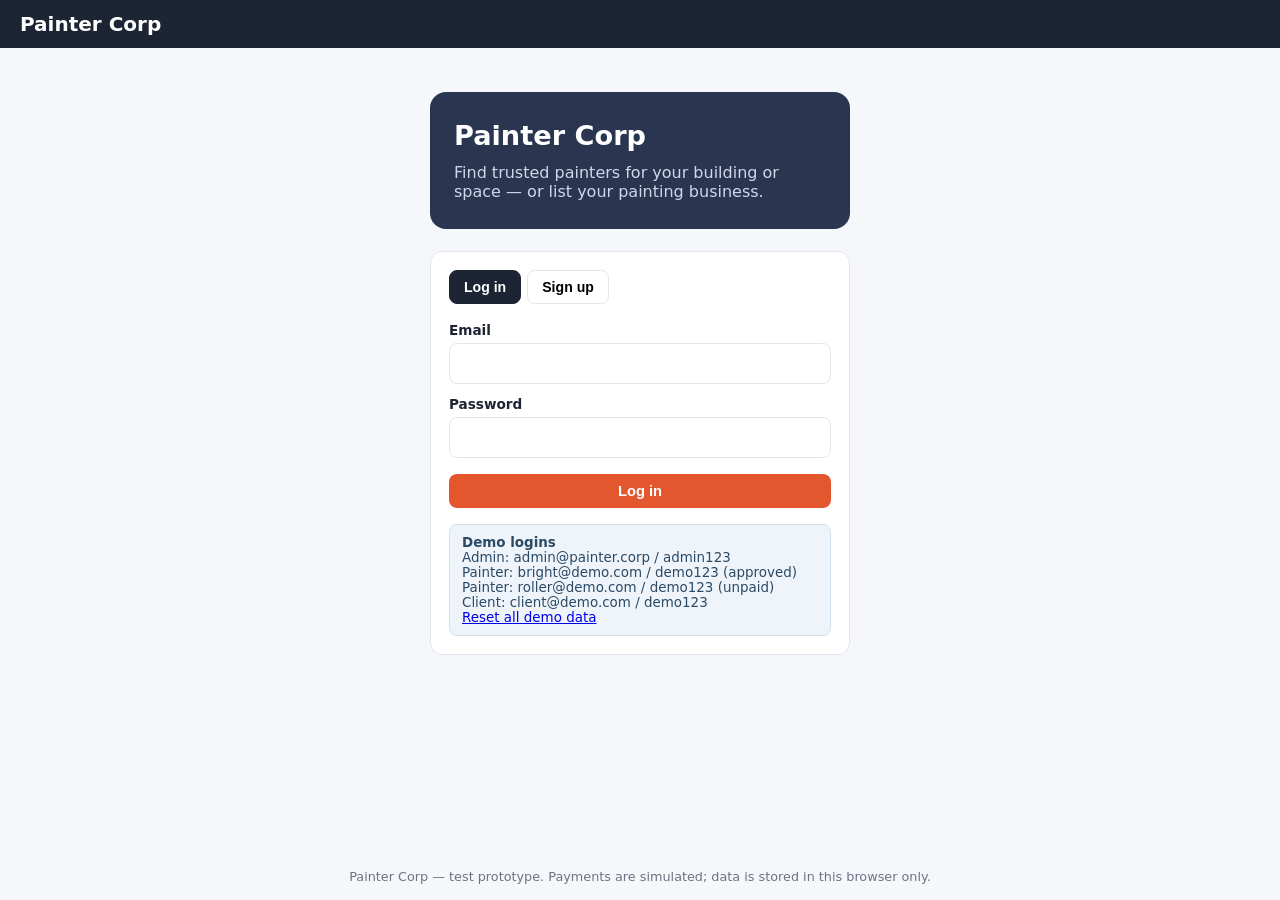
==== index.html @ 5ac4b5e0 "Added a demo project" ====
<!DOCTYPE html>
<html lang="en">
<head>
  <meta charset="UTF-8">
  <meta name="viewport" content="width=device-width, initial-scale=1">
  <link rel="stylesheet" href="https://cdnjs.cloudflare.com/ajax/libs/font-awesome/6.4.2/css/all.min.css" integrity="sha512-z3gLpd7yknf1YoNbCzqRKc4qyor8gaKU1qmn+CShxbuBusANI9QpRohGBreCFkKxLhei6S9CQXFEbbKuqLg0DA==" crossorigin="anonymous" referrerpolicy="no-referrer" />
  <title>Painter Corp</title>
  <style>
    :root {
  --bg: #f6f7fb;
  --card: #ffffff;
  --ink: #1d2433;
  --muted: #6b7385;
  --brand: #e4572e;
  --brand-dark: #c4431f;
  --accent: #2a6f97;
  --ok: #2e9d5b;
  --warn: #d9941a;
  --bad: #c93a3a;
  --line: #e3e6ee;
  --radius: 12px;
}
* { box-sizing: border-box; }
body {
  margin: 0;
  font-family: system-ui, -apple-system, "Segoe UI", Roboto, sans-serif;
  background: var(--bg);
  color: var(--ink);
  min-height: 100vh;
  display: flex;
  flex-direction: column;
}
.hidden { display: none !important; }

.topbar {
  background: var(--ink);
  color: #fff;
  display: flex;
  align-items: center;
  justify-content: space-between;
  padding: 12px 20px;
  flex-wrap: wrap;
  gap: 10px;
}
.brand { font-weight: 700; font-size: 1.25rem; cursor: pointer; }
nav { display: flex; gap: 8px; align-items: center; flex-wrap: wrap; }
nav button, nav span { font-size: .9rem; }
nav span { color: #c9cfdd; margin-right: 6px; }

main { flex: 1; width: 100%; max-width: 1100px; margin: 0 auto; padding: 24px 16px; }
.footer { text-align: center; color: var(--muted); font-size: .8rem; padding: 16px; }

h1, h2, h3 { margin: 0 0 12px; }
h1 { font-size: 1.7rem; }
p.lead { color: var(--muted); margin-top: 0; }

.btn {
  background: var(--brand);
  color: #fff;
  border: 0;
  padding: 9px 16px;
  border-radius: 8px;
  cursor: pointer;
  font-size: .92rem;
  font-weight: 600;
}
.btn:hover { background: var(--brand-dark); }
.btn.secondary { background: transparent; border: 1px solid var(--line); color: var(--ink); }
nav .btn.secondary { color: #fff; border-color: #4a5370; }
.btn.secondary:hover { background: rgba(120,130,160,.15); }
.btn.ok { background: var(--ok); }
.btn.bad { background: var(--bad); }
.btn.small { padding: 6px 11px; font-size: .82rem; }
.btn:disabled { opacity: .5; cursor: not-allowed; }

.card {
  background: var(--card);
  border: 1px solid var(--line);
  border-radius: var(--radius);
  padding: 18px;
  margin-bottom: 18px;
}
.grid { display: grid; grid-template-columns: repeat(auto-fill, minmax(260px, 1fr)); gap: 16px; }
.painter-card { padding: 0; overflow: hidden; display: flex; flex-direction: column; }
.painter-card .cover { height: 150px; background-color: #e4572e; background-size: cover; background-position: center; }
.painter-card .body { padding: 14px; display: flex; flex-direction: column; gap: 6px; flex: 1; }
.painter-card .name { font-weight: 700; font-size: 1.05rem; }

.badge {
  display: inline-block;
  padding: 2px 9px;
  border-radius: 999px;
  font-size: .75rem;
  font-weight: 600;
  background: #eceff6;
  color: var(--muted);
}
.badge.ok { background: #e1f4e8; color: var(--ok); }
.badge.warn { background: #fdf0d6; color: var(--warn); }
.badge.bad { background: #fbe3e3; color: var(--bad); }
.muted { color: var(--muted); font-size: .88rem; }

label { display: block; font-weight: 600; font-size: .85rem; margin: 12px 0 5px; }
input, select, textarea {
  width: 100%;
  padding: 10px 12px;
  border: 1px solid var(--line);
  border-radius: 8px;
  font: inherit;
  background: #fff;
}
textarea { min-height: 90px; resize: vertical; }
input:focus, select:focus, textarea:focus { outline: 2px solid #f1b9a6; border-color: var(--brand); }
.row { display: flex; gap: 12px; flex-wrap: wrap; }
.row > * { flex: 1; min-width: 160px; }

.auth-wrap { max-width: 420px; margin: 20px auto; }
.tabs { display: flex; gap: 6px; margin-bottom: 18px; flex-wrap: wrap; }
.tab { padding: 8px 14px; border-radius: 8px; border: 1px solid var(--line); background: #fff; cursor: pointer; font-weight: 600; font-size: .88rem; }
.tab.active { background: var(--ink); color: #fff; border-color: var(--ink); }

table { width: 100%; border-collapse: collapse; font-size: .9rem; }
th, td { text-align: left; padding: 10px 8px; border-bottom: 1px solid var(--line); vertical-align: middle; }
th { color: var(--muted); font-size: .78rem; text-transform: uppercase; letter-spacing: .04em; }
.table-wrap { overflow-x: auto; }

.stats { display: grid; grid-template-columns: repeat(auto-fit, minmax(170px, 1fr)); gap: 14px; margin-bottom: 18px; }
.stat { background: var(--card); border: 1px solid var(--line); border-radius: var(--radius); padding: 16px; }
.stat .num { font-size: 1.7rem; font-weight: 800; }
.stat .lbl { color: var(--muted); font-size: .82rem; }

.gallery { display: grid; grid-template-columns: repeat(auto-fill, minmax(150px, 1fr)); gap: 10px; }
.gallery .shot { position: relative; border-radius: 10px; overflow: hidden; border: 1px solid var(--line); background: #fff; }
.gallery img { width: 100%; height: 120px; object-fit: cover; display: block; }
.gallery .cap { padding: 6px 8px; font-size: .8rem; }
.gallery .del { position: absolute; top: 5px; right: 5px; }

.contact-box { background: #e9f6ee; border: 1px solid #bfe3cc; border-radius: 10px; padding: 14px; }
.locked-box { background: #fdf4e3; border: 1px dashed #e5b858; border-radius: 10px; padding: 14px; }

.pay-methods { display: flex; gap: 10px; margin: 8px 0; }
.pay-methods .tab { flex: 1; text-align: center; }

.modal { position: fixed; inset: 0; background: rgba(20,24,36,.55); display: flex; align-items: center; justify-content: center; padding: 16px; z-index: 50; overflow-y: auto; }
.modal-card { background: #fff; border-radius: 14px; padding: 22px; width: 100%; max-width: 520px; max-height: 92vh; overflow-y: auto; }
.toast { position: fixed; bottom: 22px; left: 50%; transform: translateX(-50%); background: var(--ink); color: #fff; padding: 11px 18px; border-radius: 10px; z-index: 99; font-size: .9rem; box-shadow: 0 6px 20px rgba(0,0,0,.25); }
.toast.error { background: var(--bad); }

.hint { background: #eef4fa; border: 1px solid #cfe0ef; color: #2a4a66; padding: 10px 12px; border-radius: 8px; font-size: .84rem; margin-top: 14px; }
.hero { background: #2a3550; color: #fff; border-radius: 16px; padding: 28px 24px; margin-bottom: 22px; }
.hero p { color: #d0d6ea; margin: 6px 0 0; }
.back { margin-bottom: 14px; }

@media (max-width: 600px) {
  h1 { font-size: 1.35rem; }
  .topbar { padding: 10px 12px; }
}
  </style>
</head>
<body>
  <header class="topbar">
    <div class="brand" id="brand">Painter Corp</div>
    <nav id="nav"></nav>
  </header>

  <main id="app"></main>

  <div id="toast" class="toast hidden"></div>
  <div id="modal" class="modal hidden">
    <div class="modal-card" id="modalCard"></div>
  </div>

  <footer class="footer">Painter Corp — test prototype. Payments are simulated; data is stored in this browser only.</footer>

  <script>
    (() => {
  'use strict';

  const DB_KEY = 'painterCorpDB_v1';
  const SESSION_KEY = 'painterCorpSession_v1';
  const $ = (s) => document.querySelector(s);
  const esc = (s) => String(s ?? '').replace(/[&<>"']/g, (c) => ({ '&': '&amp;', '<': '&lt;', '>': '&gt;', '"': '&quot;', "'": '&#39;' }[c]));
  const uid = () => Math.random().toString(36).slice(2, 10);
  const money = (n) => '$' + Number(n || 0).toFixed(2);
  const fmtDate = (t) => new Date(t).toLocaleString([], { dateStyle: 'medium', timeStyle: 'short' });

  function art(a, b, label) {
    const svg = `<svg xmlns='http://www.w3.org/2000/svg' width='600' height='400'><rect width='600' height='400' fill='${a}'/><rect x='170' y='150' width='260' height='170' fill='rgba(255,255,255,.88)'/><polygon points='150,150 300,70 450,150' fill='rgba(0,0,0,.3)'/><rect x='275' y='230' width='50' height='90' fill='${b}'/><text x='300' y='365' font-size='26' text-anchor='middle' fill='white' font-family='sans-serif'>${label}</text></svg>`;
    return 'data:image/svg+xml;utf8,' + encodeURIComponent(svg);
  }

  function seed() {
    const now = Date.now();
    const day = 86400000;
    const db = {
      settings: { painterFee: 30, bookingFee: 10 },
      users: [], works: [], payments: [], bookings: [],
    };
    db.users.push({ id: 'u_admin', role: 'admin', name: 'Owner', email: 'admin@painter.corp', password: 'admin123', phone: '' });
    db.users.push({ id: 'u_c1', role: 'client', name: 'Demo Client', email: 'client@demo.com', password: 'demo123', phone: '+000 700 100 200', joined: now - 6 * day });
    const painters = [
      { id: 'u_p1', name: 'Brightside Painters', email: 'bright@demo.com', phone: '+000 700 000 111', location: 'Downtown', specialties: 'Interior, Exterior', rate: 'From $15/hr', bio: 'Family-run team with 12 years of experience painting homes and small offices. Clean work, fair prices.', available: true, status: 'approved' },
      { id: 'u_p2', name: 'Color Masters Ltd', email: 'colors@demo.com', phone: '+000 700 000 222', location: 'North District', specialties: 'Commercial buildings, Exterior', rate: 'Quote per project', bio: 'We handle large commercial buildings, warehouses and apartment blocks with our own scaffolding crew.', available: true, status: 'approved' },
      { id: 'u_p3', name: 'Fresh Coat Studio', email: 'fresh@demo.com', phone: '+000 700 000 333', location: 'East Side', specialties: 'Interior, Decorative', rate: 'From $20/hr', bio: 'Decorative finishes, murals and accent walls.', available: false, status: 'pending' },
      { id: 'u_p4', name: 'Quick Roller', email: 'roller@demo.com', phone: '+000 700 000 444', location: 'West End', specialties: 'Fences, Gates', rate: 'From $10/hr', bio: 'Fast and affordable fence and gate painting.', available: true, status: 'unpaid' },
    ];
    painters.forEach((p, i) => db.users.push({ ...p, role: 'painter', password: 'demo123', joined: now - (10 - i) * day }));

    const mkWork = (pid, title, desc, a, b, ago) => db.works.push({ id: 'w_' + uid(), painterId: pid, title, desc, image: art(a, b, title), createdAt: now - ago * day });
    mkWork('u_p1', 'Family Home Exterior', 'Two-storey house, weather-proof finish.', '#e4572e', '#f2a65a', 4);
    mkWork('u_p1', 'Modern Living Room', 'Soft grey walls with a white ceiling.', '#5c6b8a', '#9fb1d1', 3);
    mkWork('u_p2', 'Apartment Block', '6-floor apartment building repaint.', '#2a6f97', '#61a5c2', 5);
    mkWork('u_p2', 'Warehouse Facade', 'Industrial coating, 1,200 m².', '#3d5a40', '#7fa37f', 2);
    mkWork('u_p3', 'Accent Wall Mural', 'Hand-painted botanical mural.', '#8e44ad', '#d2a4e8', 1);

    const pay = (type, payerId, painterId, amount, method, detail, ago) => {
      const p = { id: 'pay_' + uid(), type, payerId, painterId, amount, method, detail, ref: 'PC-' + uid().toUpperCase(), status: 'received', createdAt: now - ago * day };
      db.payments.push(p); return p;
    };
    ['u_p1', 'u_p2', 'u_p3'].forEach((id, i) => pay('painter_fee', id, id, 30, i % 2 ? 'mobile' : 'card', i % 2 ? 'Mobile money •••• 0222' : 'Visa •••• 4242', 8 - i));
    const bp = pay('booking', 'u_c1', 'u_p1', 10, 'card', 'Visa •••• 4242', 1);
    db.bookings.push({ id: 'b_' + uid(), clientId: 'u_c1', painterId: 'u_p1', jobType: 'Interior', location: 'Apartment 4B, Central Street', details: 'Two bedrooms and a hallway, about 90 m².', fee: 10, paymentId: bp.id, createdAt: now - day });
    return db;
  }

  let db = load();
  function load() {
    try {
      const raw = localStorage.getItem(DB_KEY);
      if (raw) return JSON.parse(raw);
    } catch (e) {}
    const fresh = seed();
    try { localStorage.setItem(DB_KEY, JSON.stringify(fresh)); } catch (e) {}
    return fresh;
  }
  function save() {
    try { localStorage.setItem(DB_KEY, JSON.stringify(db)); return true; }
    catch (e) { toast('Browser storage is full — try smaller or fewer images.', true); return false; }
  }
  const userById = (id) => db.users.find((u) => u.id === id);
  const sessionUser = () => userById(localStorage.getItem(SESSION_KEY));

  const S = { view: 'auth', param: null, authTab: 'login', ptab: 'overview', atab: 'overview', q: '', availOnly: false };

  function defaultView(u) {
    if (!u) return 'auth';
    return { admin: 'admin', painter: 'pdash', client: 'browse' }[u.role];
  }
  function go(view, param = null) {
    S.view = view; S.param = param; render(); window.scrollTo(0, 0);
  }

  let toastTimer;
  function toast(msg, isError = false) {
    const t = $('#toast');
    t.textContent = msg; t.classList.toggle('error', isError); t.classList.remove('hidden');
    clearTimeout(toastTimer); toastTimer = setTimeout(() => t.classList.add('hidden'), 3200);
  }
  function showModal(html) { $('#modalCard').innerHTML = html; $('#modal').classList.remove('hidden'); }
  function closeModal() { $('#modal').classList.add('hidden'); $('#modalCard').innerHTML = ''; payCtx = null; }

  function statusBadge(s) {
    const m = { approved: ['ok', 'Approved'], pending: ['warn', 'Pending approval'], unpaid: ['', 'Fee unpaid'], dismissed: ['bad', 'Dismissed'] };
    const [c, t] = m[s] || ['', s];
    return `<span class="badge ${c}">${t}</span>`;
  }
  const painterWorks = (pid) => db.works.filter((w) => w.painterId === pid).sort((a, b) => b.createdAt - a.createdAt);
  const hasBooked = (clientId, painterId) => db.bookings.some((b) => b.clientId === clientId && b.painterId === painterId);

  function viewAuth() {
    const login = `
      <form data-form="login">
        <label>Email</label><input name="email" type="email" required autocomplete="username">
        <label>Password</label><input name="password" type="password" required autocomplete="current-password">
        <p><button class="btn" style="width:100%">Log in</button></p>
      </form>`;
    const register = `
      <form data-form="register">
        <label>I want to…</label>
        <select name="role">
          <option value="client">Hire a painter</option>
          <option value="painter">List my painting business</option>
        </select>
        <label>Full name / business name</label><input name="name" required>
        <label>Email</label><input name="email" type="email" required>
        <label>Phone number</label><input name="phone" required placeholder="+000 700 000 000">
        <label>Password (min 6 characters)</label><input name="password" type="password" minlength="6" required>
        <p><button class="btn" style="width:100%">Create account</button></p>
      </form>`;
    return `
      <div class="auth-wrap">
        <div class="hero"><h1>Painter Corp</h1><p>Find trusted painters for your building or space — or list your painting business.</p></div>
        <div class="card">
          <div class="tabs">
            <button class="tab ${S.authTab === 'login' ? 'active' : ''}" data-act="auth-tab" data-v="login">Log in</button>
            <button class="tab ${S.authTab === 'register' ? 'active' : ''}" data-act="auth-tab" data-v="register">Sign up</button>
          </div>
          ${S.authTab === 'login' ? login : register}
          <div class="hint">
            <strong>Demo logins</strong><br>
            Admin: admin@painter.corp / admin123<br>
            Painter: bright@demo.com / demo123 (approved)<br>
            Painter: roller@demo.com / demo123 (unpaid)<br>
            Client: client@demo.com / demo123<br>
            <a href="#" data-act="reset">Reset all demo data</a>
          </div>
        </div>
      </div>`;
  }

  function painterCard(p) {
    const works = painterWorks(p.id);
    const cover = works[0] ? `style="background-image:url('${works[0].image}')"` : '';
    return `
      <div class="card painter-card">
        <div class="cover" ${cover}></div>
        <div class="body">
          <div class="name">${esc(p.name)}</div>
          <div class="muted"><i class="fa-solid fa-location-dot"></i> ${esc(p.location || 'Location not set')}</div>
          <div class="muted"><i class="fa-solid fa-paint-brush"></i> ${esc(p.specialties || '—')}</div>
          <div><span class="badge ${p.available ? 'ok' : 'warn'}">${p.available ? 'Available' : 'Busy'}</span> <span class="muted">${esc(p.rate || '')}</span></div>
          <div class="muted">${works.length} project${works.length === 1 ? '' : 's'} posted</div>
          <div style="margin-top:auto"><button class="btn small" data-act="open-painter" data-id="${p.id}">View work & hire</button></div>
        </div>
      </div>`;
  }

  function gridHTML() {
    const q = S.q.trim().toLowerCase();
    const list = db.users.filter((u) => u.role === 'painter' && u.status === 'approved')
      .filter((u) => !S.availOnly || u.available)
      .filter((u) => !q || [u.name, u.location, u.specialties].join(' ').toLowerCase().includes(q));
    return list.length ? list.map(painterCard).join('') : '<p class="muted">No painters match your search.</p>';
  }
  function renderGrid() { const g = $('#grid'); if (g) g.innerHTML = gridHTML(); }

  function viewBrowse() {
    return `
      <div class="hero"><h1>Find a painter</h1><p>Browse approved painters, check their past work, and hire the right one.</p></div>
      <div class="card row" style="align-items:end">
        <div><label style="margin-top:0">Search</label><input id="q" placeholder="Name, location or specialty" value="${esc(S.q)}"></div>
        <div style="flex:0 0 auto"><label style="margin-top:0"><input type="checkbox" id="availOnly" style="width:auto" ${S.availOnly ? 'checked' : ''}> Available only</label></div>
      </div>
      <div class="grid" id="grid">${gridHTML()}</div>`;
  }

  function viewPainter(id) {
    const me = sessionUser();
    const p = userById(id);
    if (!p) return '<p>Painter not found.</p>';
    const works = painterWorks(id);
    const unlocked = me.role === 'admin' || me.id === id || hasBooked(me.id, id);
    const fee = db.settings.bookingFee;

    let contactBlock;
    if (unlocked) {
      contactBlock = `
        <div class="contact-box"><strong><i class="fa-solid fa-circle-check"></i> Contact details</strong><br>
          📞 ${esc(p.phone)}<br>✉️ ${esc(p.email)}<br><i class="fa-solid fa-location-dot"></i> ${esc(p.location || '—')}</div>`;
    } else {
      contactBlock = `
        <div class="locked-box">🔒 Contact details are hidden. Tell us about your job and pay the ${money(fee)} service fee to unlock ${esc(p.name)}'s phone and email.</div>
        <form data-form="hire" data-id="${p.id}">
          <label>Type of job</label>
          <select name="jobType"><option>Interior</option><option>Exterior</option><option>Commercial building</option><option>Fence / gate</option><option>Other</option></select>
          <label>Building / place location</label><input name="location" required placeholder="Address or area">
          <label>Details</label><textarea name="details" required placeholder="Size, number of rooms, preferred dates…"></textarea>
          <p><button class="btn">Pay ${money(fee)} & unlock contact</button></p>
        </form>`;
    }

    const gallery = works.length
      ? `<div class="gallery">${works.map((w) => `
          <div class="shot"><img src="${w.image}" alt="${esc(w.title)}" data-act="zoom" data-id="${w.id}" style="cursor:zoom-in"><div class="cap"><strong>${esc(w.title)}</strong></div></div>`).join('')}</div>`
      : '<p class="muted">No work posted yet.</p>';

    return `
      <button class="btn secondary small back" data-act="back">← Back</button>
      <div class="card">
        <div style="display:flex;justify-content:space-between;gap:10px;flex-wrap:wrap">
          <div><h1>${esc(p.name)}</h1>
            <div class="muted"><i class="fa-solid fa-location-dot"></i> ${esc(p.location || '—')} · <i class="fa-solid fa-paint-brush"></i> ${esc(p.specialties || '—')} · ${esc(p.rate || '')}</div></div>
          <div>${statusBadge(p.status)} <span class="badge ${p.available ? 'ok' : 'warn'}">${p.available ? 'Available' : 'Busy'}</span></div>
        </div>
        <p>${esc(p.bio || '')}</p>
      </div>
      <div class="card"><h2>Past work</h2>${gallery}</div>
      <div class="card"><h2>Hire ${esc(p.name)}</h2>${contactBlock}</div>`;
  }

  function viewBookings() {
    const me = sessionUser();
    const mine = db.bookings.filter((b) => b.clientId === me.id).sort((a, b) => b.createdAt - a.createdAt);
    const rows = mine.map((b) => {
      const p = userById(b.painterId);
      return `<div class="card">
        <strong>${esc(p?.name || 'Painter')}</strong> <span class="muted">· ${fmtDate(b.createdAt)} · paid ${money(b.fee)}</span>
        <p class="muted" style="margin:6px 0">${esc(b.jobType)} — ${esc(b.location)}<br>${esc(b.details)}</p>
        <div class="contact-box"><i class="fa-solid fa-phone"></i> ${esc(p?.phone)} · <i class="fa-solid fa-envelope"></i> ${esc(p?.email)}</div>
      </div>`;
    }).join('');
    return `<h1>My bookings</h1><p class="lead">Painters you've paid to contact.</p>${rows || '<p class="muted">No bookings yet.</p>'}`;
  }

  function viewPainterDash() {
    const me = sessionUser();
    const tabs = [['overview', 'Overview & profile'], ['portfolio', 'My work'], ['leads', 'Job requests']];
    let body = '';

    if (S.ptab === 'overview') {
      let statusBox = '';
      if (me.status === 'unpaid') {
        statusBox = `<div class="locked-box"><strong>Get listed on Painter Corp</strong><br>Pay the one-time listing fee of <strong>${money(db.settings.painterFee)}</strong> (card or mobile money) to apply for a place. The admin will then review and approve your profile.<p><button class="btn" data-act="pay-listing">Pay ${money(db.settings.painterFee)} listing fee</button></p></div>`;
      } else if (me.status === 'pending') {
        statusBox = `<div class="locked-box"><i class="fa-solid fa-clock"></i> Fee received. Waiting for the admin to approve your profile. You can already prepare your profile and portfolio.</div>`;
      } else if (me.status === 'approved') {
        statusBox = `<div class="contact-box"><i class="fa-solid fa-circle-check"></i> You're live! Clients can find you and see your work.</div>`;
      } else {
        statusBox = `<div class="locked-box" style="background:#fbe3e3;border-color:#e8a5a5"><i class="fa-solid fa-times-circle"></i> The admin has dismissed your listing. Please contact Painter Corp support.</div>`;
      }
      body = `
        <div class="card"><h2>Status ${statusBadge(me.status)}</h2>${statusBox}</div>
        <div class="card"><h2>Profile</h2>
          <form data-form="profile">
            <div class="row">
              <div><label>Business name</label><input name="name" value="${esc(me.name)}" required></div>
              <div><label>Phone</label><input name="phone" value="${esc(me.phone)}" required></div>
            </div>
            <div class="row">
              <div><label>Location / area served</label><input name="location" value="${esc(me.location || '')}"></div>
              <div><label>Rate</label><input name="rate" value="${esc(me.rate || '')}" placeholder="e.g. From $15/hr"></div>
            </div>
            <label>Specialties</label><input name="specialties" value="${esc(me.specialties || '')}" placeholder="Interior, Exterior, Commercial…">
            <label>About you</label><textarea name="bio">${esc(me.bio || '')}</textarea>
            <label><input type="checkbox" name="available" style="width:auto" ${me.available ? 'checked' : ''}> I'm currently available for new jobs</label>
            <p><button class="btn">Save profile</button></p>
          </form>
        </div>`;
    } else if (S.ptab === 'portfolio') {
      const canPost = me.status === 'pending' || me.status === 'approved';
      const works = painterWorks(me.id);
      body = `
        <div class="card"><h2>Post new work</h2>
          ${canPost ? `
          <form data-form="work">
            <label>Title</label><input name="title" required placeholder="e.g. Hotel lobby repaint">
            <label>Description</label><textarea name="desc"></textarea>
            <label>Picture</label><input name="image" type="file" accept="image/*" required>
            <p><button class="btn">Post work</button></p>
          </form>` : '<p class="muted">Pay the listing fee first to post your work.</p>'}
        </div>
        <div class="card"><h2>My posted work (${works.length})</h2>
          ${works.length ? `<div class="gallery">${works.map((w) => `
            <div class="shot"><img src="${w.image}" alt=""><button class="btn bad small del" data-act="del-work" data-id="${w.id}">✕</button><div class="cap"><strong>${esc(w.title)}</strong></div></div>`).join('')}</div>` : '<p class="muted">Nothing posted yet.</p>'}
        </div>`;
    } else {
      const leads = db.bookings.filter((b) => b.painterId === me.id).sort((a, b) => b.createdAt - a.createdAt);
      body = `<div class="card"><h2>Job requests</h2>
        ${leads.length ? leads.map((b) => {
          const c = userById(b.clientId);
          return `<div style="border-bottom:1px solid var(--line);padding:10px 0">
            <strong>${esc(c?.name || 'Client')}</strong> <span class="muted">· ${fmtDate(b.createdAt)}</span><br>
            <span class="badge">${esc(b.jobType)}</span> ${esc(b.location)}<br>
            <span class="muted">${esc(b.details)}</span><br>
            <i class="fa-solid fa-phone"></i> ${esc(c?.phone || '—')} · <i class="fa-solid fa-envelope"></i> ${esc(c?.email || '—')}</div>`;
        }).join('') : '<p class="muted">No requests yet. Clients who pay to contact you will appear here.</p>'}
      </div>`;
    }

    return `
      <h1>Painter dashboard</h1>
      <div class="tabs">${tabs.map(([k, l]) => `<button class="tab ${S.ptab === k ? 'active' : ''}" data-act="ptab" data-v="${k}">${l}</button>`).join('')}</div>
      ${body}`;
  }

  function viewAdmin() {
    const tabs = [['overview', 'Overview'], ['painters', 'Painters'], ['clients', 'Clients'], ['payments', 'Payments'], ['bookings', 'Bookings'], ['settings', 'Settings']];
    const painters = db.users.filter((u) => u.role === 'painter');
    const clients = db.users.filter((u) => u.role === 'client');
    const total = (type) => db.payments.filter((p) => !type || p.type === type).reduce((s, p) => s + p.amount, 0);
    let body = '';

    if (S.atab === 'overview') {
      const pending = painters.filter((p) => p.status === 'pending');
      body = `
        <div class="stats">
          <div class="stat"><div class="num">${money(total())}</div><div class="lbl">Total money received</div></div>
          <div class="stat"><div class="num">${money(total('painter_fee'))}</div><div class="lbl">Painter listing fees</div></div>
          <div class="stat"><div class="num">${money(total('booking'))}</div><div class="lbl">Client booking fees</div></div>
          <div class="stat"><div class="num">${painters.length}</div><div class="lbl">Painters (${painters.filter((p) => p.status === 'approved').length} approved)</div></div>
          <div class="stat"><div class="num">${clients.length}</div><div class="lbl">Clients</div></div>
          <div class="stat"><div class="num">${db.bookings.length}</div><div class="lbl">Bookings</div></div>
        </div>
        <div class="card"><h2>Waiting for approval (${pending.length})</h2>
          ${pending.length ? pending.map((p) => `<div style="display:flex;justify-content:space-between;align-items:center;gap:10px;padding:8px 0;border-bottom:1px solid var(--line);flex-wrap:wrap">
            <div><strong>${esc(p.name)}</strong> <span class="muted">${esc(p.email)}</span></div>
            <div><button class="btn small secondary" data-act="open-painter" data-id="${p.id}">View</button>
            <button class="btn small ok" data-act="approve" data-id="${p.id}">Approve</button>
            <button class="btn small bad" data-act="dismiss" data-id="${p.id}">Dismiss</button></div></div>`).join('') : '<p class="muted">Nobody is waiting.</p>'}
        </div>`;
    } else if (S.atab === 'painters') {
      body = `<div class="card table-wrap"><h2>Painters</h2><table>
        <tr><th>Name</th><th>Contact</th><th>Fee paid</th><th>Status</th><th>Works</th><th>Actions</th></tr>
        ${painters.map((p) => {
          const paid = db.payments.some((x) => x.type === 'painter_fee' && x.painterId === p.id);
          const acts = [`<button class="btn small secondary" data-act="open-painter" data-id="${p.id}">View</button>`];
          if (p.status !== 'approved' && paid) acts.push(`<button class="btn small ok" data-act="approve" data-id="${p.id}">${p.status === 'dismissed' ? 'Reinstate' : 'Approve'}</button>`);
          if (p.status !== 'dismissed') acts.push(`<button class="btn small bad" data-act="dismiss" data-id="${p.id}">Dismiss</button>`);
          return `<tr><td><strong>${esc(p.name)}</strong></td><td>${esc(p.email)}<br><span class="muted">${esc(p.phone)}</span></td>
            <td>${paid ? '<span class="badge ok">Paid</span>' : '<span class="badge">Not paid</span>'}</td>
            <td>${statusBadge(p.status)}</td><td>${painterWorks(p.id).length}</td><td>${acts.join(' ')}</td></tr>`;
        }).join('')}
      </table></div>`;
    } else if (S.atab === 'clients') {
      body = `<div class="card table-wrap"><h2>Clients</h2><table>
        <tr><th>Name</th><th>Email</th><th>Phone</th><th>Joined</th><th>Bookings</th><th>Spent</th></tr>
        ${clients.map((c) => `<tr><td>${esc(c.name)}</td><td>${esc(c.email)}</td><td>${esc(c.phone)}</td><td>${c.joined ? fmtDate(c.joined) : '—'}</td>
          <td>${db.bookings.filter((b) => b.clientId === c.id).length}</td>
          <td>${money(db.payments.filter((p) => p.payerId === c.id).reduce((s, p) => s + p.amount, 0))}</td></tr>`).join('') || '<tr><td colspan="6" class="muted">No clients yet.</td></tr>'}
      </table></div>`;
    } else if (S.atab === 'payments') {
      const list = [...db.payments].sort((a, b) => b.createdAt - a.createdAt);
      body = `<div class="card table-wrap"><h2>Payments received — ${money(total())}</h2><table>
        <tr><th>Date</th><th>Type</th><th>Paid by</th><th>For painter</th><th>Amount</th><th>Method</th><th>Ref</th></tr>
        ${list.map((p) => `<tr><td>${fmtDate(p.createdAt)}</td>
          <td><span class="badge ${p.type === 'painter_fee' ? 'warn' : 'ok'}">${p.type === 'painter_fee' ? 'Listing fee' : 'Booking fee'}</span></td>
          <td>${esc(userById(p.payerId)?.name || '—')}</td><td>${esc(userById(p.painterId)?.name || '—')}</td>
          <td><strong>${money(p.amount)}</strong></td><td>${esc(p.detail)}</td><td class="muted">${esc(p.ref)}</td></tr>`).join('')}
      </table></div>`;
    } else if (S.atab === 'bookings') {
      const list = [...db.bookings].sort((a, b) => b.createdAt - a.createdAt);
      body = `<div class="card table-wrap"><h2>Bookings</h2><table>
        <tr><th>Date</th><th>Client</th><th>Painter</th><th>Job</th><th>Fee</th></tr>
        ${list.map((b) => `<tr><td>${fmtDate(b.createdAt)}</td><td>${esc(userById(b.clientId)?.name)}</td><td>${esc(userById(b.painterId)?.name)}</td>
          <td>${esc(b.jobType)} — ${esc(b.location)}</td><td>${money(b.fee)}</td></tr>`).join('') || '<tr><td colspan="5" class="muted">No bookings yet.</td></tr>'}
      </table></div>`;
    } else {
      body = `<div class="card"><h2>Settings</h2>
        <form data-form="settings">
          <div class="row">
            <div><label>Painter listing fee ($)</label><input name="painterFee" type="number" min="0" step="0.01" value="${db.settings.painterFee}"></div>
            <div><label>Client booking fee ($)</label><input name="bookingFee" type="number" min="0" step="0.01" value="${db.settings.bookingFee}"></div>
          </div>
          <p><button class="btn">Save settings</button> <button type="button" class="btn secondary" data-act="reset">Reset demo data</button></p>
        </form></div>`;
    }

    return `<h1>Admin panel</h1>
      <div class="tabs">${tabs.map(([k, l]) => `<button class="tab ${S.atab === k ? 'active' : ''}" data-act="atab" data-v="${k}">${l}</button>`).join('')}</div>
      ${body}`;
  }

  function renderNav(u) {
    const nav = $('#nav');
    if (!u) { nav.innerHTML = ''; return; }
    let links = '';
    if (u.role === 'client') links = `<button class="btn secondary small" data-act="go" data-v="browse">Find painters</button><button class="btn secondary small" data-act="go" data-v="bookings">My bookings</button>`;
    if (u.role === 'painter') links = `<button class="btn secondary small" data-act="go" data-v="pdash">Dashboard</button>`;
    if (u.role === 'admin') links = `<button class="btn secondary small" data-act="go" data-v="admin">Admin panel</button><button class="btn secondary small" data-act="go" data-v="browse">Browse as client</button>`;
    nav.innerHTML = `<span>${esc(u.name)} · ${u.role}</span>${links}<button class="btn secondary small" data-act="logout">Log out</button>`;
  }

  function render() {
    const u = sessionUser();
    if (!u) S.view = 'auth';
    else if (S.view === 'auth') S.view = defaultView(u);

    const allowed = { client: ['browse', 'painter', 'bookings'], painter: ['pdash', 'painter'], admin: ['admin', 'browse', 'painter'] };
    if (u && !allowed[u.role].includes(S.view)) S.view = defaultView(u);

    renderNav(u);
    let html = '';
    switch (S.view) {
      case 'auth': html = viewAuth(); break;
      case 'browse': html = viewBrowse(); break;
      case 'painter': html = viewPainter(S.param); break;
      case 'bookings': html = viewBookings(); break;
      case 'pdash': html = viewPainterDash(); break;
      case 'admin': html = viewAdmin(); break;
    }
    $('#app').innerHTML = html;
  }

  let payCtx = null;
  const luhn = (n) => { let s = 0, alt = false; for (let i = n.length - 1; i >= 0; i--) { let d = +n[i]; if (alt) { d *= 2; if (d > 9) d -= 9; } s += d; alt = !alt; } return s % 10 === 0; };

  function openPay(ctx) { payCtx = { ...ctx, method: 'card' }; renderPay(); }
  function renderPay() {
    const c = payCtx; if (!c) return;
    showModal(`
      <h2>Pay ${money(c.amount)}</h2>
      <p class="muted">${esc(c.title)}<br>Payment goes to Painter Corp (admin).</p>
      <div class="pay-methods">
        <button type="button" class="tab ${c.method === 'card' ? 'active' : ''}" data-act="pay-method" data-v="card">💳 Credit / debit card</button>
        <button type="button" class="tab ${c.method === 'mobile' ? 'active' : ''}" data-act="pay-method" data-v="mobile">📱 Mobile money</button>
      </div>
      <form data-form="pay">
        ${c.method === 'card' ? `
          <label>Name on card</label><input name="cardName" required autocomplete="off">
          <label>Card number</label><input name="cardNo" id="cc" inputmode="numeric" placeholder="4242 4242 4242 4242" required autocomplete="off">
          <div class="row">
            <div><label>Expiry (MM/YY)</label><input name="exp" id="exp" placeholder="12/29" required autocomplete="off"></div>
            <div><label>CVV</label><input name="cvv" inputmode="numeric" maxlength="4" placeholder="123" required autocomplete="off"></div>
          </div>
          <div class="hint">Test mode: use card 4242 4242 4242 4242, any future expiry, any 3-digit CVV. Card details are never saved.</div>`
        : `
          <label>Provider</label>
          <select name="provider"><option>MTN Mobile Money</option><option>Airtel Money</option><option>M-Pesa</option><option>Other mobile money</option></select>
          <label>Mobile money number</label><input name="momoNo" inputmode="tel" placeholder="0700 000 000" required>
          <div class="hint">Test mode: no real request is sent. In production, a prompt would appear on this phone to approve the payment.</div>`}
        <p style="display:flex;gap:8px;margin-top:16px"><button class="btn" id="payBtn" style="flex:1">Pay ${money(c.amount)}</button>
        <button type="button" class="btn secondary" data-act="close-modal">Cancel</button></p>
      </form>`);
  }

  function finishPay(f) {
    const c = payCtx; const d = Object.fromEntries(new FormData(f));
    let detail;
    if (c.method === 'card') {
      const num = (d.cardNo || '').replace(/\s+/g, '');
      if (!/^\d{13,19}$/.test(num) || !luhn(num)) return toast('Card number is not valid.', true);
      const m = (d.exp || '').match(/^(\d{2})\/(\d{2})$/);
      if (!m || +m[1] < 1 || +m[1] > 12) return toast('Expiry must look like MM/YY.', true);
      const expDate = new Date(2000 + +m[2], +m[1], 1);
      if (expDate <= new Date()) return toast('This card has expired.', true);
      if (!/^\d{3,4}$/.test(d.cvv || '')) return toast('CVV must be 3 or 4 digits.', true);
      const brand = num[0] === '4' ? 'Visa' : num[0] === '5' ? 'Mastercard' : 'Card';
      detail = `${brand} •••• ${num.slice(-4)}`;
    } else {
      const ph = (d.momoNo || '').replace(/[^\d]/g, '');
      if (ph.length < 9) return toast('Enter a valid mobile money number.', true);
      detail = `${d.provider} •••• ${ph.slice(-4)}`;
    }
    const btn = $('#payBtn'); btn.disabled = true; btn.textContent = 'Processing…';
    setTimeout(() => {
      const payment = { id: 'pay_' + uid(), type: c.type, payerId: sessionUser().id, painterId: c.painterId, amount: c.amount, method: c.method, detail, ref: 'PC-' + uid().toUpperCase(), status: 'received', createdAt: Date.now() };
      db.payments.push(payment);
      const done = c.onSuccess;
      closeModal();
      done(payment);
      save();
      render();
    }, 900);
  }

  const actions = {
    'auth-tab': (el) => { S.authTab = el.dataset.v; render(); },
    'go': (el) => go(el.dataset.v),
    'back': () => go(defaultView(sessionUser())),
    'logout': () => { localStorage.removeItem(SESSION_KEY); S.view = 'auth'; S.authTab = 'login'; render(); },
    'open-painter': (el) => go('painter', el.dataset.id),
    'ptab': (el) => { S.ptab = el.dataset.v; render(); },
    'atab': (el) => { S.atab = el.dataset.v; render(); },
    'approve': (el) => { const p = userById(el.dataset.id); p.status = 'approved'; save(); toast(`${p.name} approved.`); render(); },
    'dismiss': (el) => { const p = userById(el.dataset.id); if (!confirm(`Dismiss ${p.name}? They will be hidden from clients.`)) return; p.status = 'dismissed'; save(); toast(`${p.name} dismissed.`); render(); },
    'del-work': (el) => { if (!confirm('Delete this work?')) return; db.works = db.works.filter((w) => w.id !== el.dataset.id); save(); render(); },
    'zoom': (el) => { const w = db.works.find((x) => x.id === el.dataset.id); showModal(`<img src="${w.image}" style="width:100%;border-radius:10px"><h3 style="margin-top:12px">${esc(w.title)}</h3><p class="muted">${esc(w.desc)}</p><button class="btn secondary" data-act="close-modal">Close</button>`); },
    'close-modal': () => closeModal(),
    'pay-method': (el) => { payCtx.method = el.dataset.v; renderPay(); },
    'reset': (el, e) => { e.preventDefault(); if (!confirm('Reset ALL demo data in this browser?')) return; localStorage.removeItem(SESSION_KEY); db = seed(); save(); S.view = 'auth'; render(); toast('Demo data reset.'); },
    'pay-listing': () => {
      const me = sessionUser();
      openPay({
        title: 'Painter Corp listing fee', amount: db.settings.painterFee, type: 'painter_fee', painterId: me.id,
        onSuccess: () => { me.status = 'pending'; toast('Payment received! Waiting for admin approval.'); },
      });
    },
  };

  const forms = {
    login: (f) => {
      const d = Object.fromEntries(new FormData(f));
      const u = db.users.find((x) => x.email.toLowerCase() === d.email.trim().toLowerCase() && x.password === d.password);
      if (!u) return toast('Wrong email or password.', true);
      localStorage.setItem(SESSION_KEY, u.id);
      S.view = defaultView(u); S.ptab = 'overview'; S.atab = 'overview';
      render(); toast(`Welcome, ${u.name}!`);
    },
    register: (f) => {
      const d = Object.fromEntries(new FormData(f));
      if (db.users.some((x) => x.email.toLowerCase() === d.email.trim().toLowerCase())) return toast('That email is already registered.', true);
      const u = { id: 'u_' + uid(), role: d.role, name: d.name.trim(), email: d.email.trim(), phone: d.phone.trim(), password: d.password, joined: Date.now() };
      if (u.role === 'painter') Object.assign(u, { status: 'unpaid', available: true, location: '', specialties: '', rate: '', bio: '' });
      db.users.push(u); save();
      localStorage.setItem(SESSION_KEY, u.id);
      S.view = defaultView(u); S.ptab = 'overview';
      render(); toast('Account created!');
    },
    profile: (f) => {
      const me = sessionUser(); const d = new FormData(f);
      ['name', 'phone', 'location', 'rate', 'specialties', 'bio'].forEach((k) => { me[k] = String(d.get(k) || '').trim(); });
      me.available = d.get('available') === 'on';
      save(); toast('Profile saved.'); render();
    },
    work: async (f) => {
      const me = sessionUser(); const file = f.image.files[0];
      if (!file) return toast('Choose a picture.', true);
      try {
        const image = await resizeImage(file);
        db.works.push({ id: 'w_' + uid(), painterId: me.id, title: f.title.value.trim(), desc: f.desc.value.trim(), image, createdAt: Date.now() });
        if (save()) { toast('Work posted.'); render(); } else { db.works.pop(); }
      } catch (e) { toast('Could not read that image.', true); }
    },
    hire: (f) => {
      const me = sessionUser(); const painterId = f.dataset.id; const d = Object.fromEntries(new FormData(f));
      openPay({
        title: `Service fee to unlock ${userById(painterId).name}'s contact details`, amount: db.settings.bookingFee, type: 'booking', painterId,
        onSuccess: (payment) => {
          db.bookings.push({ id: 'b_' + uid(), clientId: me.id, painterId, jobType: d.jobType, location: d.location.trim(), details: d.details.trim(), fee: payment.amount, paymentId: payment.id, createdAt: Date.now() });
          toast('Payment received — contact details unlocked!');
        },
      });
    },
    pay: (f) => finishPay(f),
    settings: (f) => {
      const d = Object.fromEntries(new FormData(f));
      db.settings.painterFee = Math.max(0, +d.painterFee || 0);
      db.settings.bookingFee = Math.max(0, +d.bookingFee || 0);
      save(); toast('Settings saved.'); render();
    },
  };

  function resizeImage(file, max = 900) {
    return new Promise((resolve, reject) => {
      const r = new FileReader();
      r.onload = () => {
        const img = new Image();
        img.onload = () => {
          const k = Math.min(1, max / Math.max(img.width, img.height));
          const c = document.createElement('canvas');
          c.width = Math.round(img.width * k); c.height = Math.round(img.height * k);
          c.getContext('2d').drawImage(img, 0, 0, c.width, c.height);
          resolve(c.toDataURL('image/jpeg', 0.72));
        };
        img.onerror = reject; img.src = r.result;
      };
      r.onerror = reject; r.readAsDataURL(file);
    });
  }

  document.addEventListener('click', (e) => {
    if (e.target === $('#modal')) return closeModal();
    const el = e.target.closest('[data-act]');
    if (el && actions[el.dataset.act]) actions[el.dataset.act](el, e);
  });
  document.addEventListener('submit', (e) => {
    const f = e.target.closest('form[data-form]');
    if (!f) return;
    e.preventDefault();
    forms[f.dataset.form]?.(f);
  });
  document.addEventListener('input', (e) => {
    const t = e.target;
    if (t.id === 'q') { S.q = t.value; renderGrid(); }
    if (t.id === 'cc') { t.value = t.value.replace(/\D/g, '').slice(0, 19).replace(/(.{4})/g, '$1 ').trim(); }
    if (t.id === 'exp') {
      let v = t.value.replace(/\D/g, '').slice(0, 4);
      if (v.length > 2) v = v.slice(0, 2) + '/' + v.slice(2);
      t.value = v;
    }
  });
  document.addEventListener('change', (e) => {
    if (e.target.id === 'availOnly') { S.availOnly = e.target.checked; renderGrid(); }
  });
  $('#brand').addEventListener('click', () => { const u = sessionUser(); if (u) go(defaultView(u)); });

  render();
})();
  </script>
</body>
</html>
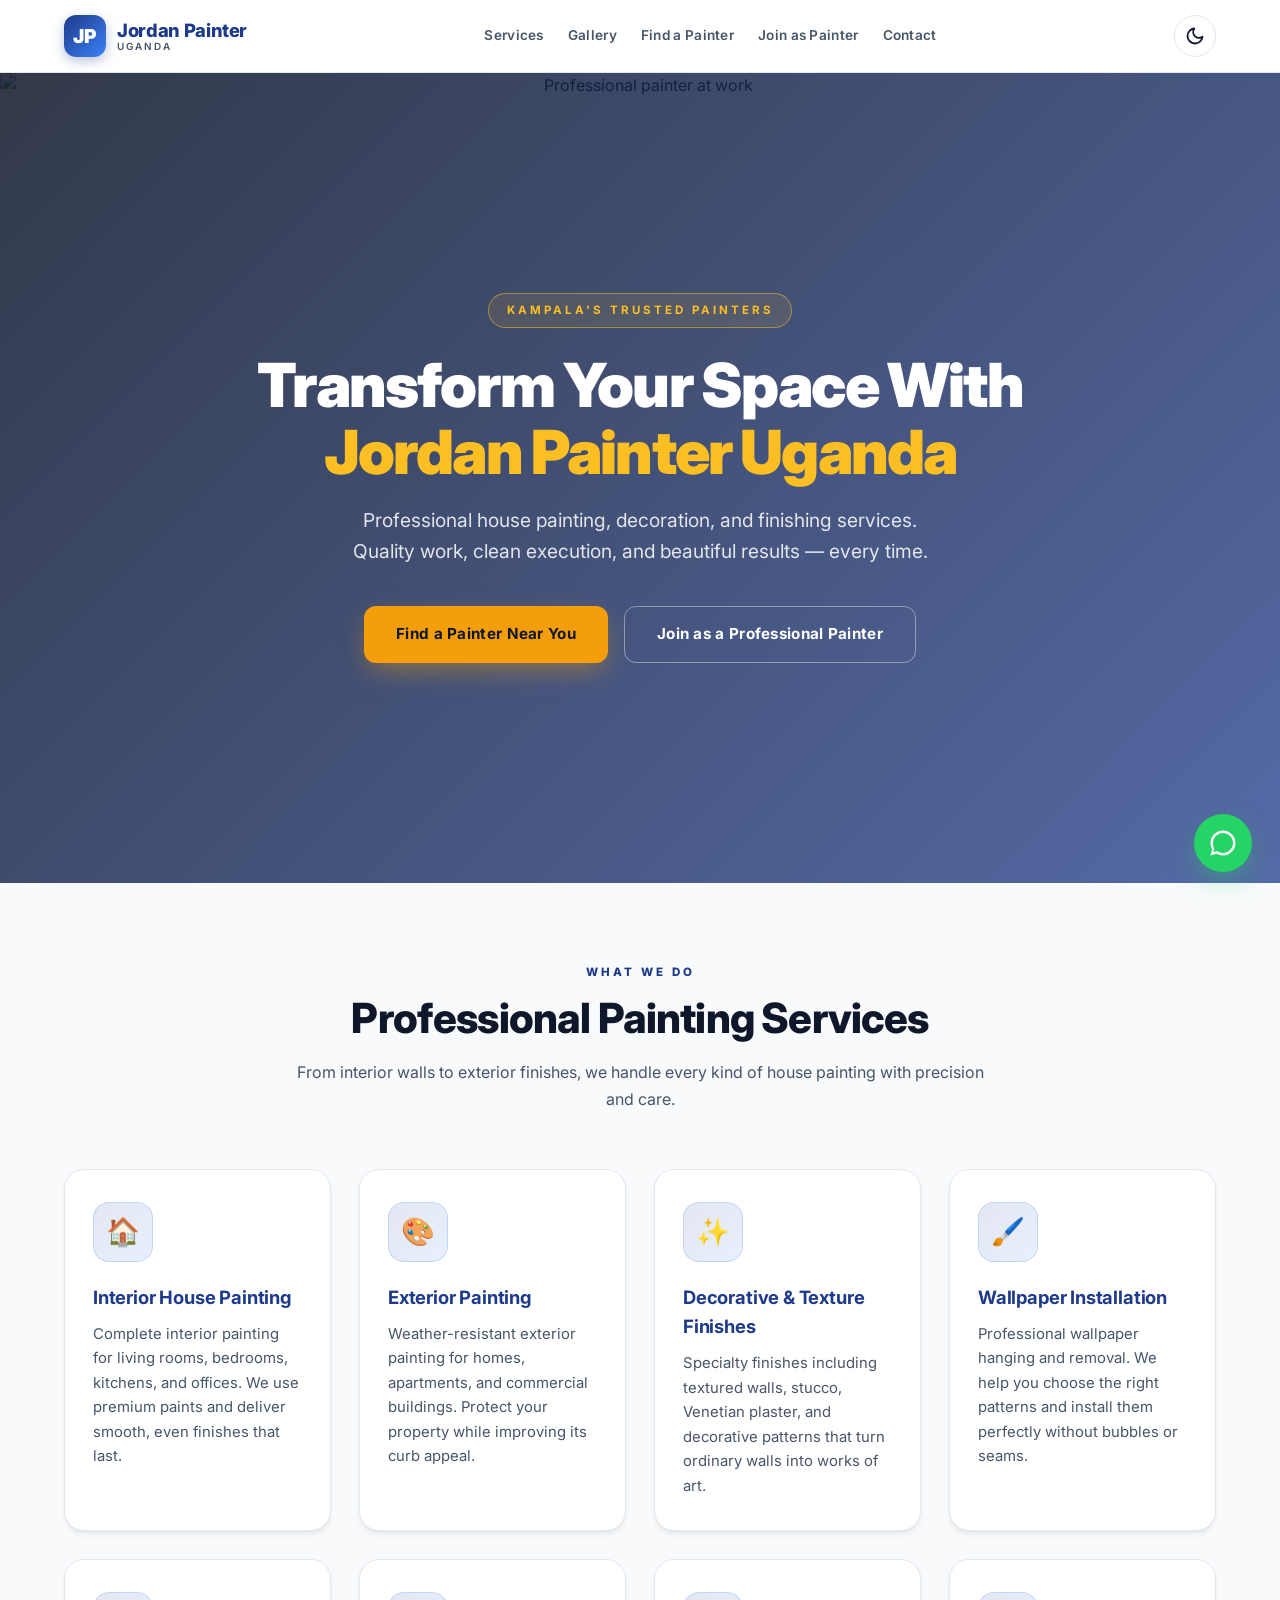
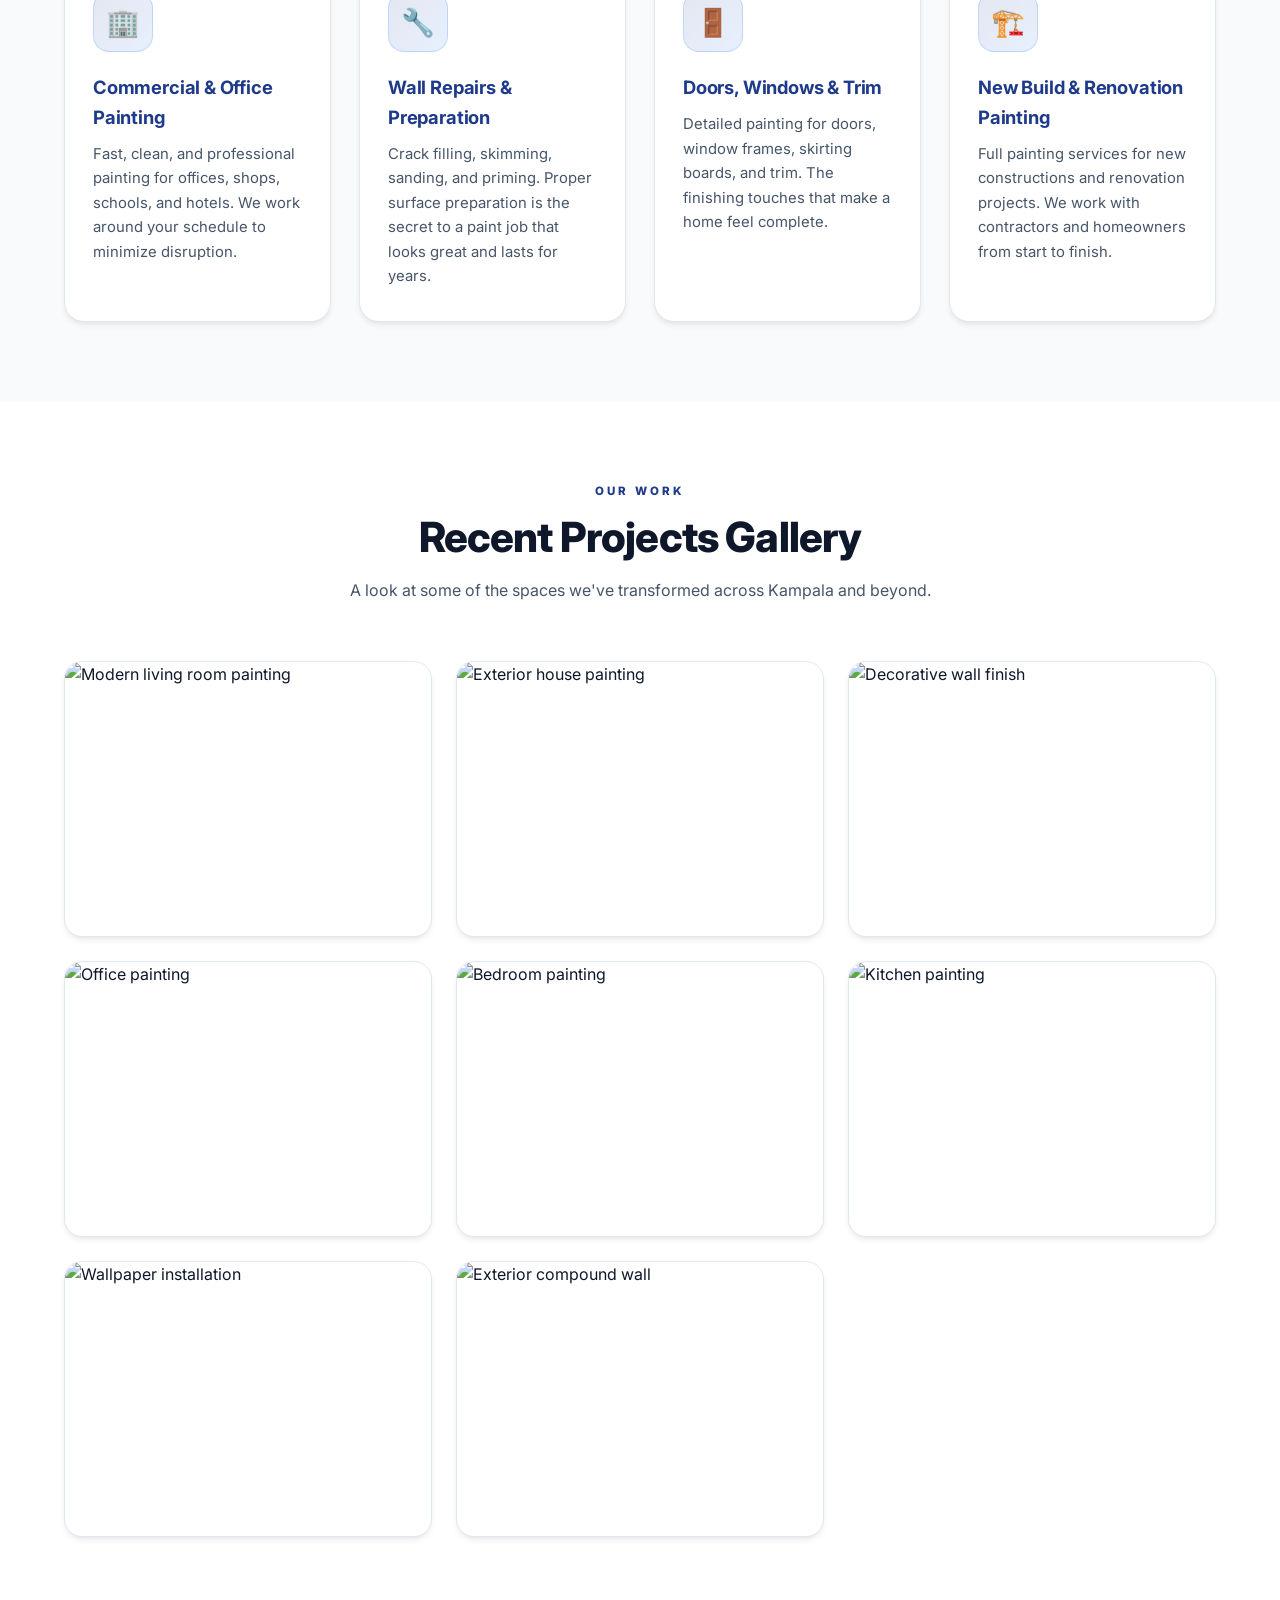
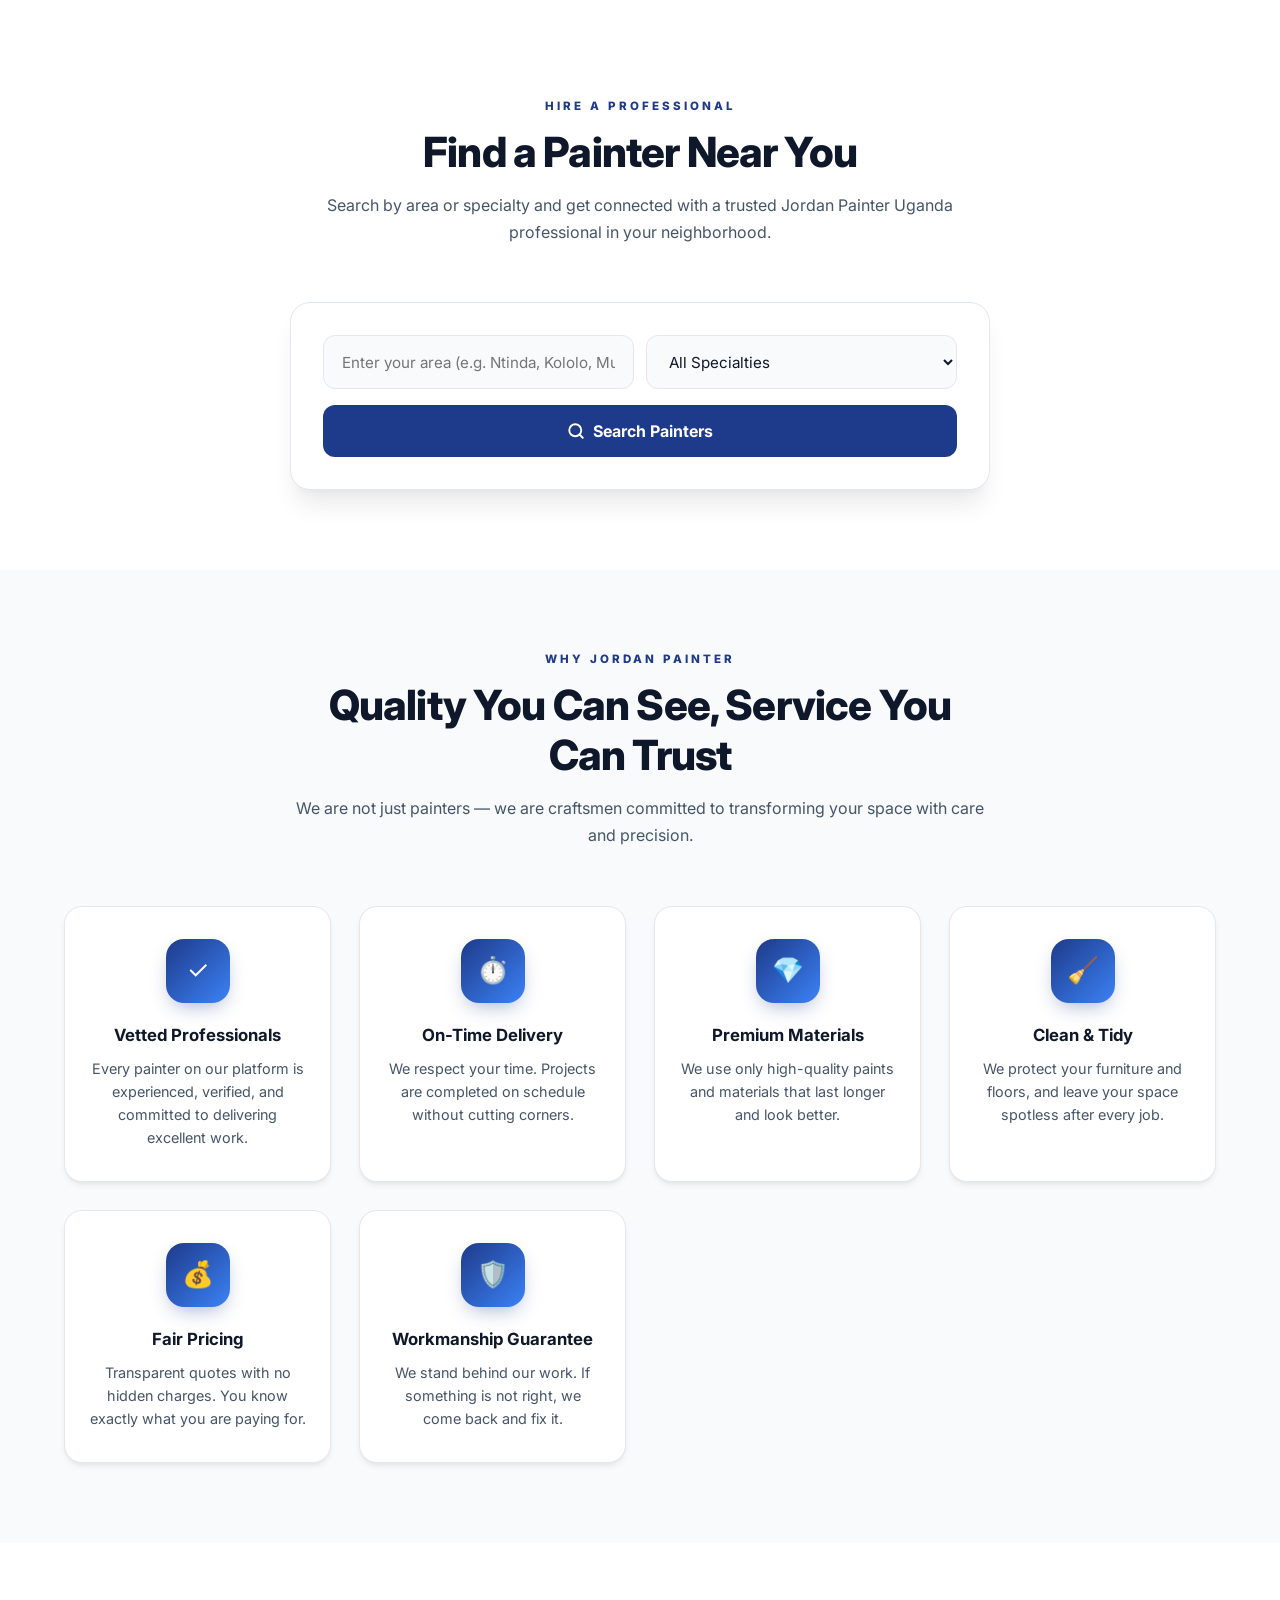
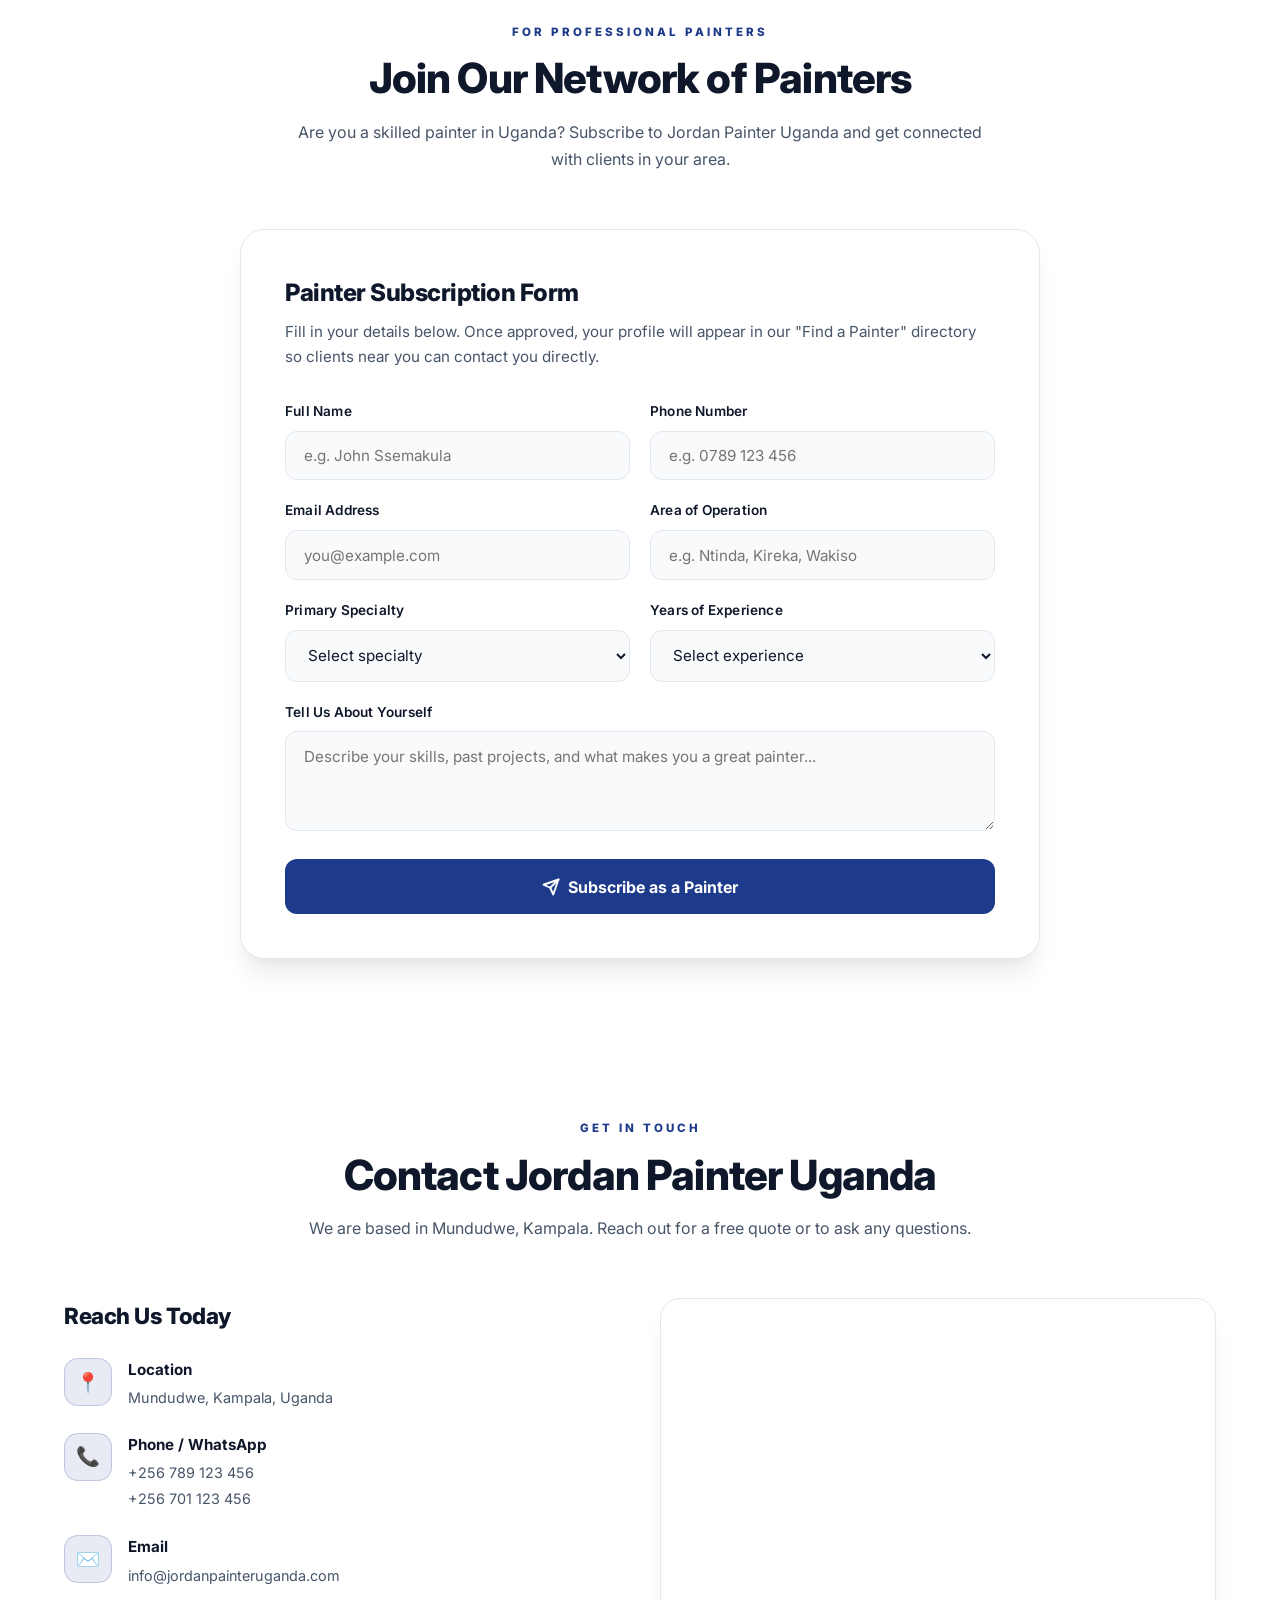
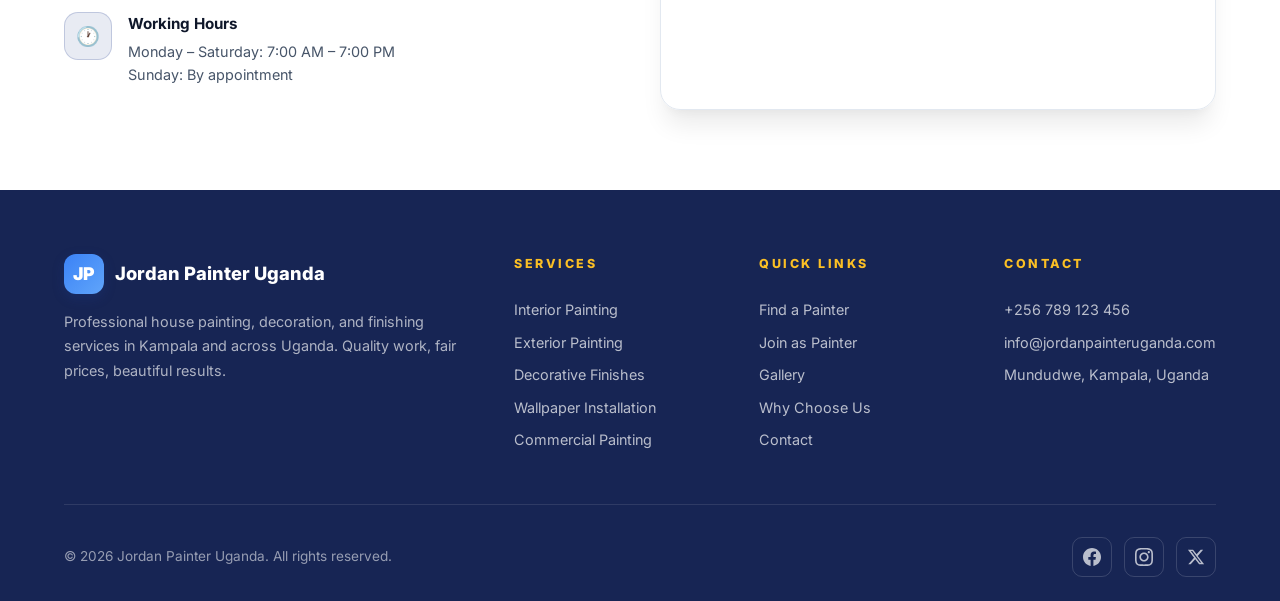
==== commit fa619063: "new commits" ====
--- a/index.html
+++ b/index.html
@@ -2,770 +2,1827 @@
 <html lang="en">
 <head>
   <meta charset="UTF-8">
-  <meta name="viewport" content="width=device-width, initial-scale=1">
-  <link rel="stylesheet" href="https://cdnjs.cloudflare.com/ajax/libs/font-awesome/6.4.2/css/all.min.css" integrity="sha512-z3gLpd7yknf1YoNbCzqRKc4qyor8gaKU1qmn+CShxbuBusANI9QpRohGBreCFkKxLhei6S9CQXFEbbKuqLg0DA==" crossorigin="anonymous" referrerpolicy="no-referrer" />
-  <title>Painter Corp</title>
+  <meta name="viewport" content="width=device-width, initial-scale=1.0">
+  <title>Jordan Painter Uganda | Professional Painting Services</title>
+  <meta name="description" content="Jordan Painter Uganda — Professional house painting, decoration, and finishing services in Kampala. Find trusted painters near you.">
+  <link rel="preconnect" href="https://fonts.googleapis.com">
+  <link rel="preconnect" href="https://fonts.gstatic.com" crossorigin>
+  <link href="https://fonts.googleapis.com/css2?family=Inter:wght@300;400;500;600;700;800;900&display=swap" rel="stylesheet">
   <style>
+    /* ============================================================
+       RESET & BASE
+       ============================================================ */
+    *, *::before, *::after {
+      margin: 0;
+      padding: 0;
+      box-sizing: border-box;
+    }
+
     :root {
-  --bg: #f6f7fb;
-  --card: #ffffff;
-  --ink: #1d2433;
-  --muted: #6b7385;
-  --brand: #e4572e;
-  --brand-dark: #c4431f;
-  --accent: #2a6f97;
-  --ok: #2e9d5b;
-  --warn: #d9941a;
-  --bad: #c93a3a;
-  --line: #e3e6ee;
-  --radius: 12px;
-}
-* { box-sizing: border-box; }
-body {
-  margin: 0;
-  font-family: system-ui, -apple-system, "Segoe UI", Roboto, sans-serif;
-  background: var(--bg);
-  color: var(--ink);
-  min-height: 100vh;
-  display: flex;
-  flex-direction: column;
-}
-.hidden { display: none !important; }
-
-.topbar {
-  background: var(--ink);
-  color: #fff;
-  display: flex;
-  align-items: center;
-  justify-content: space-between;
-  padding: 12px 20px;
-  flex-wrap: wrap;
-  gap: 10px;
-}
-.brand { font-weight: 700; font-size: 1.25rem; cursor: pointer; }
-nav { display: flex; gap: 8px; align-items: center; flex-wrap: wrap; }
-nav button, nav span { font-size: .9rem; }
-nav span { color: #c9cfdd; margin-right: 6px; }
-
-main { flex: 1; width: 100%; max-width: 1100px; margin: 0 auto; padding: 24px 16px; }
-.footer { text-align: center; color: var(--muted); font-size: .8rem; padding: 16px; }
-
-h1, h2, h3 { margin: 0 0 12px; }
-h1 { font-size: 1.7rem; }
-p.lead { color: var(--muted); margin-top: 0; }
-
-.btn {
-  background: var(--brand);
-  color: #fff;
-  border: 0;
-  padding: 9px 16px;
-  border-radius: 8px;
-  cursor: pointer;
-  font-size: .92rem;
-  font-weight: 600;
-}
-.btn:hover { background: var(--brand-dark); }
-.btn.secondary { background: transparent; border: 1px solid var(--line); color: var(--ink); }
-nav .btn.secondary { color: #fff; border-color: #4a5370; }
-.btn.secondary:hover { background: rgba(120,130,160,.15); }
-.btn.ok { background: var(--ok); }
-.btn.bad { background: var(--bad); }
-.btn.small { padding: 6px 11px; font-size: .82rem; }
-.btn:disabled { opacity: .5; cursor: not-allowed; }
-
-.card {
-  background: var(--card);
-  border: 1px solid var(--line);
-  border-radius: var(--radius);
-  padding: 18px;
-  margin-bottom: 18px;
-}
-.grid { display: grid; grid-template-columns: repeat(auto-fill, minmax(260px, 1fr)); gap: 16px; }
-.painter-card { padding: 0; overflow: hidden; display: flex; flex-direction: column; }
-.painter-card .cover { height: 150px; background-color: #e4572e; background-size: cover; background-position: center; }
-.painter-card .body { padding: 14px; display: flex; flex-direction: column; gap: 6px; flex: 1; }
-.painter-card .name { font-weight: 700; font-size: 1.05rem; }
-
-.badge {
-  display: inline-block;
-  padding: 2px 9px;
-  border-radius: 999px;
-  font-size: .75rem;
-  font-weight: 600;
-  background: #eceff6;
-  color: var(--muted);
-}
-.badge.ok { background: #e1f4e8; color: var(--ok); }
-.badge.warn { background: #fdf0d6; color: var(--warn); }
-.badge.bad { background: #fbe3e3; color: var(--bad); }
-.muted { color: var(--muted); font-size: .88rem; }
-
-label { display: block; font-weight: 600; font-size: .85rem; margin: 12px 0 5px; }
-input, select, textarea {
-  width: 100%;
-  padding: 10px 12px;
-  border: 1px solid var(--line);
-  border-radius: 8px;
-  font: inherit;
-  background: #fff;
-}
-textarea { min-height: 90px; resize: vertical; }
-input:focus, select:focus, textarea:focus { outline: 2px solid #f1b9a6; border-color: var(--brand); }
-.row { display: flex; gap: 12px; flex-wrap: wrap; }
-.row > * { flex: 1; min-width: 160px; }
-
-.auth-wrap { max-width: 420px; margin: 20px auto; }
-.tabs { display: flex; gap: 6px; margin-bottom: 18px; flex-wrap: wrap; }
-.tab { padding: 8px 14px; border-radius: 8px; border: 1px solid var(--line); background: #fff; cursor: pointer; font-weight: 600; font-size: .88rem; }
-.tab.active { background: var(--ink); color: #fff; border-color: var(--ink); }
-
-table { width: 100%; border-collapse: collapse; font-size: .9rem; }
-th, td { text-align: left; padding: 10px 8px; border-bottom: 1px solid var(--line); vertical-align: middle; }
-th { color: var(--muted); font-size: .78rem; text-transform: uppercase; letter-spacing: .04em; }
-.table-wrap { overflow-x: auto; }
-
-.stats { display: grid; grid-template-columns: repeat(auto-fit, minmax(170px, 1fr)); gap: 14px; margin-bottom: 18px; }
-.stat { background: var(--card); border: 1px solid var(--line); border-radius: var(--radius); padding: 16px; }
-.stat .num { font-size: 1.7rem; font-weight: 800; }
-.stat .lbl { color: var(--muted); font-size: .82rem; }
-
-.gallery { display: grid; grid-template-columns: repeat(auto-fill, minmax(150px, 1fr)); gap: 10px; }
-.gallery .shot { position: relative; border-radius: 10px; overflow: hidden; border: 1px solid var(--line); background: #fff; }
-.gallery img { width: 100%; height: 120px; object-fit: cover; display: block; }
-.gallery .cap { padding: 6px 8px; font-size: .8rem; }
-.gallery .del { position: absolute; top: 5px; right: 5px; }
-
-.contact-box { background: #e9f6ee; border: 1px solid #bfe3cc; border-radius: 10px; padding: 14px; }
-.locked-box { background: #fdf4e3; border: 1px dashed #e5b858; border-radius: 10px; padding: 14px; }
-
-.pay-methods { display: flex; gap: 10px; margin: 8px 0; }
-.pay-methods .tab { flex: 1; text-align: center; }
-
-.modal { position: fixed; inset: 0; background: rgba(20,24,36,.55); display: flex; align-items: center; justify-content: center; padding: 16px; z-index: 50; overflow-y: auto; }
-.modal-card { background: #fff; border-radius: 14px; padding: 22px; width: 100%; max-width: 520px; max-height: 92vh; overflow-y: auto; }
-.toast { position: fixed; bottom: 22px; left: 50%; transform: translateX(-50%); background: var(--ink); color: #fff; padding: 11px 18px; border-radius: 10px; z-index: 99; font-size: .9rem; box-shadow: 0 6px 20px rgba(0,0,0,.25); }
-.toast.error { background: var(--bad); }
-
-.hint { background: #eef4fa; border: 1px solid #cfe0ef; color: #2a4a66; padding: 10px 12px; border-radius: 8px; font-size: .84rem; margin-top: 14px; }
-.hero { background: #2a3550; color: #fff; border-radius: 16px; padding: 28px 24px; margin-bottom: 22px; }
-.hero p { color: #d0d6ea; margin: 6px 0 0; }
-.back { margin-bottom: 14px; }
-
-@media (max-width: 600px) {
-  h1 { font-size: 1.35rem; }
-  .topbar { padding: 10px 12px; }
-}
+      /* Light Mode Colors */
+      --bg: #f8fafc;
+      --bg-alt: #ffffff;
+      --bg-card: #ffffff;
+      --text: #0f172a;
+      --text-muted: #475569;
+      --text-light: #94a3b8;
+      --border: #e2e8f0;
+      --primary: #1e3a8a;
+      --primary-light: #3b82f6;
+      --primary-dark: #172554;
+      --accent: #f59e0b;
+      --accent-light: #fbbf24;
+      --shadow: 0 4px 6px -1px rgba(0, 0, 0, 0.07), 0 2px 4px -2px rgba(0, 0, 0, 0.05);
+      --shadow-lg: 0 20px 25px -5px rgba(0, 0, 0, 0.08), 0 8px 10px -6px rgba(0, 0, 0, 0.04);
+      --nav-bg: rgba(255, 255, 255, 0.92);
+      --hero-overlay: linear-gradient(135deg, rgba(15, 23, 42, 0.85) 0%, rgba(30, 58, 138, 0.75) 100%);
+    }
+
+    body.dark-mode {
+      --bg: #0a0e17;
+      --bg-alt: #111827;
+      --bg-card: #1a2234;
+      --text: #f1f5f9;
+      --text-muted: #94a3b8;
+      --text-light: #64748b;
+      --border: #1e293b;
+      --primary: #3b82f6;
+      --primary-light: #60a5fa;
+      --primary-dark: #1e3a8a;
+      --accent: #fbbf24;
+      --accent-light: #fcd34d;
+      --shadow: 0 4px 6px -1px rgba(0, 0, 0, 0.4), 0 2px 4px -2px rgba(0, 0, 0, 0.3);
+      --shadow-lg: 0 20px 25px -5px rgba(0, 0, 0, 0.5), 0 8px 10px -6px rgba(0, 0, 0, 0.4);
+      --nav-bg: rgba(10, 14, 23, 0.92);
+      --hero-overlay: linear-gradient(135deg, rgba(10, 14, 23, 0.9) 0%, rgba(30, 58, 138, 0.8) 100%);
+    }
+
+    html {
+      scroll-behavior: smooth;
+    }
+
+    body {
+      font-family: 'Inter', -apple-system, BlinkMacSystemFont, 'Segoe UI', sans-serif;
+      background: var(--bg);
+      color: var(--text);
+      line-height: 1.6;
+      transition: background 0.4s ease, color 0.4s ease;
+      -webkit-font-smoothing: antialiased;
+      overflow-x: hidden;
+    }
+
+    img {
+      max-width: 100%;
+      display: block;
+    }
+
+    a {
+      text-decoration: none;
+      color: inherit;
+    }
+
+    button {
+      font-family: inherit;
+      cursor: pointer;
+      border: none;
+      background: none;
+    }
+
+    input, select, textarea {
+      font-family: inherit;
+    }
+
+    .container {
+      width: 100%;
+      max-width: 1200px;
+      margin: 0 auto;
+      padding: 0 1.5rem;
+    }
+
+    /* ============================================================
+       NAVBAR
+       ============================================================ */
+    .navbar {
+      position: sticky;
+      top: 0;
+      z-index: 1000;
+      background: var(--nav-bg);
+      backdrop-filter: saturate(180%) blur(14px);
+      -webkit-backdrop-filter: saturate(180%) blur(14px);
+      border-bottom: 1px solid var(--border);
+      transition: background 0.4s ease, border-color 0.4s ease;
+    }
+
+    .nav-inner {
+      display: flex;
+      align-items: center;
+      justify-content: space-between;
+      height: 72px;
+      gap: 1rem;
+    }
+
+    .brand {
+      display: flex;
+      align-items: center;
+      gap: 0.7rem;
+      font-weight: 800;
+      font-size: 1.15rem;
+      color: var(--primary);
+      letter-spacing: -0.02em;
+    }
+
+    .brand-icon {
+      width: 42px;
+      height: 42px;
+      border-radius: 12px;
+      background: linear-gradient(135deg, var(--primary), var(--primary-light));
+      display: flex;
+      align-items: center;
+      justify-content: center;
+      color: #fff;
+      font-size: 1.2rem;
+      font-weight: 900;
+      box-shadow: 0 4px 12px rgba(30, 58, 138, 0.3);
+      flex-shrink: 0;
+    }
+
+    .brand-text {
+      display: flex;
+      flex-direction: column;
+      line-height: 1.15;
+    }
+
+    .brand-text small {
+      font-size: 0.62rem;
+      letter-spacing: 2px;
+      color: var(--text-muted);
+      font-weight: 600;
+      text-transform: uppercase;
+    }
+
+    .nav-menu {
+      display: flex;
+      align-items: center;
+      gap: 1.5rem;
+    }
+
+    .nav-menu a {
+      font-size: 0.85rem;
+      font-weight: 600;
+      color: var(--text-muted);
+      transition: color 0.25s ease;
+      position: relative;
+      letter-spacing: 0.3px;
+    }
+
+    .nav-menu a::after {
+      content: "";
+      position: absolute;
+      left: 0;
+      bottom: -6px;
+      width: 0;
+      height: 2px;
+      background: var(--primary);
+      transition: width 0.3s ease;
+    }
+
+    .nav-menu a:hover {
+      color: var(--primary);
+    }
+
+    .nav-menu a:hover::after {
+      width: 100%;
+    }
+
+    .nav-actions {
+      display: flex;
+      align-items: center;
+      gap: 0.6rem;
+    }
+
+    .theme-toggle {
+      width: 42px;
+      height: 42px;
+      border-radius: 50%;
+      border: 1.5px solid var(--border);
+      background: var(--bg-alt);
+      color: var(--text);
+      display: inline-flex;
+      align-items: center;
+      justify-content: center;
+      position: relative;
+      overflow: hidden;
+      transition: all 0.3s ease;
+    }
+
+    .theme-toggle:hover {
+      border-color: var(--primary);
+      background: var(--bg);
+      transform: rotate(15deg) scale(1.05);
+    }
+
+    .theme-toggle svg {
+      position: absolute;
+      transition: transform 0.4s ease, opacity 0.4s ease;
+      width: 20px;
+      height: 20px;
+    }
+
+    .icon-sun {
+      opacity: 0;
+      transform: translateY(20px) rotate(-45deg);
+    }
+
+    .icon-moon {
+      opacity: 1;
+      transform: translateY(0) rotate(0);
+    }
+
+    body.dark-mode .icon-sun {
+      opacity: 1;
+      transform: translateY(0) rotate(0);
+    }
+
+    body.dark-mode .icon-moon {
+      opacity: 0;
+      transform: translateY(-20px) rotate(45deg);
+    }
+
+    .menu-btn {
+      display: none;
+      width: 42px;
+      height: 42px;
+      border-radius: 10px;
+      border: 1.5px solid var(--border);
+      background: var(--bg-alt);
+      color: var(--text);
+      align-items: center;
+      justify-content: center;
+    }
+
+    /* ============================================================
+       HERO
+       ============================================================ */
+    .hero {
+      position: relative;
+      min-height: 90vh;
+      display: flex;
+      align-items: center;
+      justify-content: center;
+      text-align: center;
+      padding: 4rem 1.5rem;
+      overflow: hidden;
+    }
+
+    .hero-bg {
+      position: absolute;
+      inset: 0;
+      z-index: 0;
+    }
+
+    .hero-bg img {
+      width: 100%;
+      height: 100%;
+      object-fit: cover;
+    }
+
+    .hero-overlay {
+      position: absolute;
+      inset: 0;
+      background: var(--hero-overlay);
+      z-index: 1;
+    }
+
+    .hero-content {
+      position: relative;
+      z-index: 2;
+      max-width: 820px;
+      color: #ffffff;
+    }
+
+    .hero-badge {
+      display: inline-block;
+      font-size: 0.72rem;
+      font-weight: 700;
+      letter-spacing: 3px;
+      text-transform: uppercase;
+      color: var(--accent-light);
+      padding: 0.45rem 1.1rem;
+      border: 1px solid rgba(251, 191, 36, 0.5);
+      border-radius: 100px;
+      background: rgba(251, 191, 36, 0.1);
+      margin-bottom: 1.5rem;
+    }
+
+    .hero h1 {
+      font-size: clamp(2.2rem, 6vw, 3.8rem);
+      font-weight: 900;
+      letter-spacing: -0.03em;
+      line-height: 1.1;
+      margin-bottom: 1.2rem;
+    }
+
+    .hero h1 span {
+      color: var(--accent-light);
+    }
+
+    .hero p {
+      font-size: clamp(1rem, 2vw, 1.2rem);
+      color: rgba(255, 255, 255, 0.85);
+      margin-bottom: 2.5rem;
+      max-width: 600px;
+      margin-left: auto;
+      margin-right: auto;
+    }
+
+    .hero-buttons {
+      display: flex;
+      flex-wrap: wrap;
+      gap: 1rem;
+      justify-content: center;
+    }
+
+    .btn {
+      display: inline-flex;
+      align-items: center;
+      justify-content: center;
+      gap: 0.5rem;
+      padding: 0.95rem 2rem;
+      border-radius: 12px;
+      font-weight: 700;
+      font-size: 0.95rem;
+      letter-spacing: 0.3px;
+      transition: all 0.3s ease;
+      cursor: pointer;
+    }
+
+    .btn-primary {
+      background: var(--accent);
+      color: #0f172a;
+      box-shadow: 0 10px 28px -6px rgba(245, 158, 11, 0.5);
+    }
+
+    .btn-primary:hover {
+      background: var(--accent-light);
+      transform: translateY(-3px);
+      box-shadow: 0 14px 32px -6px rgba(245, 158, 11, 0.6);
+    }
+
+    .btn-outline {
+      background: transparent;
+      color: #ffffff;
+      border: 1.5px solid rgba(255, 255, 255, 0.4);
+    }
+
+    .btn-outline:hover {
+      background: rgba(255, 255, 255, 0.1);
+      border-color: #ffffff;
+      transform: translateY(-3px);
+    }
+
+    /* ============================================================
+       SECTION SHELL
+       ============================================================ */
+    section {
+      padding: 5rem 0;
+    }
+
+    .section-head {
+      text-align: center;
+      max-width: 700px;
+      margin: 0 auto 3.5rem;
+    }
+
+    .section-kicker {
+      font-size: 0.72rem;
+      font-weight: 800;
+      letter-spacing: 3px;
+      text-transform: uppercase;
+      color: var(--primary);
+      margin-bottom: 0.8rem;
+    }
+
+    .section-title {
+      font-size: clamp(1.8rem, 4vw, 2.6rem);
+      font-weight: 800;
+      letter-spacing: -0.02em;
+      color: var(--text);
+      margin-bottom: 0.9rem;
+      line-height: 1.2;
+    }
+
+    .section-sub {
+      color: var(--text-muted);
+      font-size: 1rem;
+      line-height: 1.7;
+    }
+
+    /* ============================================================
+       SERVICES
+       ============================================================ */
+    .services-grid {
+      display: grid;
+      grid-template-columns: repeat(auto-fit, minmax(260px, 1fr));
+      gap: 1.75rem;
+    }
+
+    .service-card {
+      background: var(--bg-card);
+      border: 1px solid var(--border);
+      border-radius: 20px;
+      padding: 2rem 1.75rem;
+      transition: all 0.35s ease;
+      display: flex;
+      flex-direction: column;
+      height: 100%;
+      box-shadow: var(--shadow);
+    }
+
+    .service-card:hover {
+      transform: translateY(-6px);
+      border-color: var(--primary);
+      box-shadow: var(--shadow-lg);
+    }
+
+    .service-icon {
+      width: 60px;
+      height: 60px;
+      border-radius: 16px;
+      background: linear-gradient(135deg, rgba(30, 58, 138, 0.12), rgba(59, 130, 246, 0.12));
+      border: 1px solid rgba(59, 130, 246, 0.2);
+      display: flex;
+      align-items: center;
+      justify-content: center;
+      font-size: 1.7rem;
+      margin-bottom: 1.3rem;
+      flex-shrink: 0;
+    }
+
+    .service-card h3 {
+      font-size: 1.15rem;
+      font-weight: 700;
+      color: var(--primary);
+      margin-bottom: 0.6rem;
+      letter-spacing: -0.01em;
+    }
+
+    .service-card p {
+      color: var(--text-muted);
+      font-size: 0.93rem;
+      line-height: 1.65;
+      flex-grow: 1;
+    }
+
+    /* ============================================================
+       GALLERY
+       ============================================================ */
+    .gallery-grid {
+      display: grid;
+      grid-template-columns: repeat(auto-fit, minmax(280px, 1fr));
+      gap: 1.5rem;
+    }
+
+    .gallery-item {
+      position: relative;
+      border-radius: 18px;
+      overflow: hidden;
+      aspect-ratio: 4 / 3;
+      background: var(--bg-card);
+      border: 1px solid var(--border);
+      transition: all 0.35s ease;
+      cursor: pointer;
+      box-shadow: var(--shadow);
+    }
+
+    .gallery-item:hover {
+      transform: translateY(-6px);
+      box-shadow: var(--shadow-lg);
+      border-color: var(--primary);
+    }
+
+    .gallery-item img {
+      width: 100%;
+      height: 100%;
+      object-fit: cover;
+      transition: transform 0.5s ease;
+    }
+
+    .gallery-item:hover img {
+      transform: scale(1.08);
+    }
+
+    .gallery-overlay {
+      position: absolute;
+      inset: 0;
+      background: linear-gradient(180deg, transparent 40%, rgba(15, 23, 42, 0.9) 100%);
+      display: flex;
+      align-items: flex-end;
+      padding: 1.5rem;
+      opacity: 0;
+      transition: opacity 0.35s ease;
+    }
+
+    .gallery-item:hover .gallery-overlay {
+      opacity: 1;
+    }
+
+    .gallery-overlay h4 {
+      color: #ffffff;
+      font-size: 1.05rem;
+      font-weight: 700;
+    }
+
+    .gallery-overlay p {
+      color: rgba(255, 255, 255, 0.8);
+      font-size: 0.82rem;
+      margin-top: 0.2rem;
+    }
+
+    /* ============================================================
+       FIND A PAINTER / SEARCH
+       ============================================================ */
+    .search-section {
+      background: var(--bg-alt);
+    }
+
+    .search-box {
+      max-width: 700px;
+      margin: 0 auto;
+      background: var(--bg-card);
+      border: 1px solid var(--border);
+      border-radius: 20px;
+      padding: 2rem;
+      box-shadow: var(--shadow-lg);
+    }
+
+    .search-row {
+      display: flex;
+      flex-wrap: wrap;
+      gap: 0.75rem;
+      margin-bottom: 1rem;
+    }
+
+    .search-row input,
+    .search-row select {
+      flex: 1 1 180px;
+      padding: 0.95rem 1.1rem;
+      border: 1.5px solid var(--border);
+      border-radius: 12px;
+      background: var(--bg);
+      color: var(--text);
+      font-size: 0.95rem;
+      transition: border-color 0.25s ease, box-shadow 0.25s ease;
+      outline: none;
+    }
+
+    .search-row input:focus,
+    .search-row select:focus {
+      border-color: var(--primary);
+      box-shadow: 0 0 0 4px rgba(59, 130, 246, 0.15);
+    }
+
+    .search-btn {
+      width: 100%;
+      padding: 1rem;
+      background: var(--primary);
+      color: #ffffff;
+      border-radius: 12px;
+      font-weight: 700;
+      font-size: 1rem;
+      transition: background 0.3s ease, transform 0.2s ease;
+      display: inline-flex;
+      align-items: center;
+      justify-content: center;
+      gap: 0.5rem;
+    }
+
+    .search-btn:hover {
+      background: var(--primary-light);
+      transform: translateY(-2px);
+    }
+
+    .search-results {
+      margin-top: 1.5rem;
+      display: none;
+    }
+
+    .search-results.show {
+      display: block;
+    }
+
+    .result-item {
+      display: flex;
+      align-items: center;
+      gap: 1rem;
+      padding: 1rem;
+      border: 1px solid var(--border);
+      border-radius: 14px;
+      margin-bottom: 0.75rem;
+      background: var(--bg);
+      transition: all 0.25s ease;
+    }
+
+    .result-item:hover {
+      border-color: var(--primary);
+      transform: translateX(4px);
+    }
+
+    .result-avatar {
+      width: 52px;
+      height: 52px;
+      border-radius: 50%;
+      background: linear-gradient(135deg, var(--primary), var(--primary-light));
+      display: flex;
+      align-items: center;
+      justify-content: center;
+      color: #fff;
+      font-weight: 800;
+      font-size: 1.1rem;
+      flex-shrink: 0;
+    }
+
+    .result-info {
+      flex-grow: 1;
+      min-width: 0;
+    }
+
+    .result-info h4 {
+      font-size: 0.98rem;
+      font-weight: 700;
+      color: var(--text);
+      margin-bottom: 0.15rem;
+    }
+
+    .result-info p {
+      font-size: 0.82rem;
+      color: var(--text-muted);
+    }
+
+    .result-contact {
+      padding: 0.55rem 1.1rem;
+      background: var(--primary);
+      color: #ffffff;
+      border-radius: 10px;
+      font-size: 0.82rem;
+      font-weight: 700;
+      transition: background 0.25s ease;
+      white-space: nowrap;
+    }
+
+    .result-contact:hover {
+      background: var(--primary-light);
+    }
+
+    .no-results {
+      text-align: center;
+      padding: 1.5rem;
+      color: var(--text-muted);
+      font-size: 0.93rem;
+    }
+
+    /* ============================================================
+       JOIN AS PAINTER (SUBSCRIPTION)
+       ============================================================ */
+    .join-section {
+      background: var(--bg-alt);
+    }
+
+    .join-card {
+      max-width: 800px;
+      margin: 0 auto;
+      background: var(--bg-card);
+      border: 1px solid var(--border);
+      border-radius: 24px;
+      padding: clamp(1.75rem, 4vw, 2.75rem);
+      box-shadow: var(--shadow-lg);
+    }
+
+    .join-card h3 {
+      font-size: 1.5rem;
+      font-weight: 800;
+      color: var(--text);
+      margin-bottom: 0.5rem;
+      letter-spacing: -0.02em;
+    }
+
+    .join-card > p {
+      color: var(--text-muted);
+      font-size: 0.95rem;
+      margin-bottom: 2rem;
+    }
+
+    .form-grid {
+      display: grid;
+      grid-template-columns: 1fr 1fr;
+      gap: 1.25rem;
+    }
+
+    .form-group {
+      display: flex;
+      flex-direction: column;
+      gap: 0.5rem;
+    }
+
+    .form-group.full-width {
+      grid-column: 1 / -1;
+    }
+
+    .form-group label {
+      font-size: 0.85rem;
+      font-weight: 600;
+      color: var(--text);
+      letter-spacing: 0.2px;
+    }
+
+    .form-group input,
+    .form-group select,
+    .form-group textarea {
+      width: 100%;
+      padding: 0.9rem 1.1rem;
+      border: 1.5px solid var(--border);
+      border-radius: 12px;
+      background: var(--bg);
+      color: var(--text);
+      font-size: 0.95rem;
+      transition: border-color 0.25s ease, box-shadow 0.25s ease;
+      outline: none;
+    }
+
+    .form-group input:focus,
+    .form-group select:focus,
+    .form-group textarea:focus {
+      border-color: var(--primary);
+      box-shadow: 0 0 0 4px rgba(59, 130, 246, 0.15);
+    }
+
+    .form-group textarea {
+      resize: vertical;
+      min-height: 100px;
+    }
+
+    .form-submit {
+      grid-column: 1 / -1;
+      padding: 1.1rem;
+      background: var(--primary);
+      color: #ffffff;
+      border-radius: 12px;
+      font-weight: 700;
+      font-size: 1rem;
+      transition: all 0.3s ease;
+      margin-top: 0.5rem;
+      display: inline-flex;
+      align-items: center;
+      justify-content: center;
+      gap: 0.5rem;
+    }
+
+    .form-submit:hover {
+      background: var(--primary-light);
+      transform: translateY(-2px);
+      box-shadow: 0 12px 28px -8px rgba(30, 58, 138, 0.5);
+    }
+
+    .form-submit:disabled {
+      opacity: 0.6;
+      cursor: not-allowed;
+      transform: none;
+    }
+
+    /* ============================================================
+       WHY CHOOSE US
+       ============================================================ */
+    .features-grid {
+      display: grid;
+      grid-template-columns: repeat(auto-fit, minmax(240px, 1fr));
+      gap: 1.75rem;
+    }
+
+    .feature-item {
+      text-align: center;
+      padding: 2rem 1.5rem;
+      background: var(--bg-card);
+      border: 1px solid var(--border);
+      border-radius: 18px;
+      transition: all 0.35s ease;
+      box-shadow: var(--shadow);
+    }
+
+    .feature-item:hover {
+      transform: translateY(-5px);
+      border-color: var(--primary);
+      box-shadow: var(--shadow-lg);
+    }
+
+    .feature-icon {
+      width: 64px;
+      height: 64px;
+      margin: 0 auto 1.2rem;
+      border-radius: 18px;
+      background: linear-gradient(135deg, var(--primary), var(--primary-light));
+      display: flex;
+      align-items: center;
+      justify-content: center;
+      font-size: 1.6rem;
+      color: #ffffff;
+      box-shadow: 0 8px 20px -6px rgba(30, 58, 138, 0.4);
+    }
+
+    .feature-item h3 {
+      font-size: 1.05rem;
+      font-weight: 700;
+      color: var(--text);
+      margin-bottom: 0.5rem;
+    }
+
+    .feature-item p {
+      color: var(--text-muted);
+      font-size: 0.9rem;
+      line-height: 1.6;
+    }
+
+    /* ============================================================
+       CONTACT / LOCATION
+       ============================================================ */
+    .contact-section {
+      background: var(--bg-alt);
+    }
+
+    .contact-grid {
+      display: grid;
+      grid-template-columns: 1fr 1fr;
+      gap: 2.5rem;
+      align-items: start;
+    }
+
+    .contact-info h3 {
+      font-size: 1.4rem;
+      font-weight: 800;
+      color: var(--text);
+      margin-bottom: 1.5rem;
+      letter-spacing: -0.02em;
+    }
+
+    .contact-item {
+      display: flex;
+      gap: 1rem;
+      margin-bottom: 1.5rem;
+      align-items: flex-start;
+    }
+
+    .contact-icon {
+      width: 48px;
+      height: 48px;
+      border-radius: 14px;
+      background: rgba(30, 58, 138, 0.1);
+      border: 1px solid rgba(30, 58, 138, 0.2);
+      display: flex;
+      align-items: center;
+      justify-content: center;
+      color: var(--primary);
+      font-size: 1.2rem;
+      flex-shrink: 0;
+    }
+
+    body.dark-mode .contact-icon {
+      background: rgba(59, 130, 246, 0.15);
+      border-color: rgba(59, 130, 246, 0.3);
+      color: var(--primary-light);
+    }
+
+    .contact-item h4 {
+      font-size: 0.95rem;
+      font-weight: 700;
+      color: var(--text);
+      margin-bottom: 0.2rem;
+    }
+
+    .contact-item p,
+    .contact-item a {
+      color: var(--text-muted);
+      font-size: 0.9rem;
+      transition: color 0.25s ease;
+    }
+
+    .contact-item a:hover {
+      color: var(--primary);
+    }
+
+    .map-wrapper {
+      border-radius: 20px;
+      overflow: hidden;
+      border: 1px solid var(--border);
+      box-shadow: var(--shadow-lg);
+      height: 100%;
+      min-height: 340px;
+    }
+
+    .map-wrapper iframe {
+      width: 100%;
+      height: 100%;
+      min-height: 340px;
+      border: none;
+      display: block;
+    }
+
+    /* ============================================================
+       FOOTER
+       ============================================================ */
+    .footer {
+      background: var(--primary-dark);
+      color: rgba(255, 255, 255, 0.85);
+      padding: 4rem 0 1.5rem;
+    }
+
+    body.dark-mode .footer {
+      background: #050810;
+    }
+
+    .footer-grid {
+      display: grid;
+      grid-template-columns: 2fr 1fr 1fr 1fr;
+      gap: 2.5rem;
+      margin-bottom: 3rem;
+    }
+
+    .footer-brand {
+      display: flex;
+      align-items: center;
+      gap: 0.7rem;
+      font-weight: 800;
+      font-size: 1.15rem;
+      color: #ffffff;
+      margin-bottom: 1rem;
+    }
+
+    .footer-brand .brand-icon {
+      width: 40px;
+      height: 40px;
+      font-size: 1.1rem;
+    }
+
+    .footer-col p {
+      font-size: 0.9rem;
+      line-height: 1.7;
+      color: rgba(255, 255, 255, 0.65);
+      margin-bottom: 1rem;
+    }
+
+    .footer-col h5 {
+      font-size: 0.78rem;
+      letter-spacing: 2.5px;
+      text-transform: uppercase;
+      color: var(--accent-light);
+      margin-bottom: 1.2rem;
+      font-weight: 800;
+    }
+
+    .footer-col a {
+      display: block;
+      color: rgba(255, 255, 255, 0.7);
+      font-size: 0.9rem;
+      padding: 0.3rem 0;
+      transition: color 0.2s ease, padding 0.2s ease;
+    }
+
+    .footer-col a:hover {
+      color: #ffffff;
+      padding-left: 0.3rem;
+    }
+
+    .footer-bottom {
+      display: flex;
+      flex-wrap: wrap;
+      justify-content: space-between;
+      align-items: center;
+      gap: 1rem;
+      padding-top: 2rem;
+      border-top: 1px solid rgba(255, 255, 255, 0.1);
+      font-size: 0.85rem;
+      color: rgba(255, 255, 255, 0.55);
+    }
+
+    .footer-socials {
+      display: flex;
+      gap: 0.75rem;
+    }
+
+    .footer-socials a {
+      width: 40px;
+      height: 40px;
+      border-radius: 10px;
+      border: 1px solid rgba(255, 255, 255, 0.15);
+      display: inline-flex;
+      align-items: center;
+      justify-content: center;
+      color: rgba(255, 255, 255, 0.7);
+      transition: all 0.25s ease;
+    }
+
+    .footer-socials a:hover {
+      color: #ffffff;
+      border-color: var(--accent-light);
+      background: rgba(251, 191, 36, 0.15);
+      transform: translateY(-2px);
+    }
+
+    /* ============================================================
+       FLOATING WHATSAPP
+       ============================================================ */
+    .whatsapp-float {
+      position: fixed;
+      bottom: 1.75rem;
+      right: 1.75rem;
+      z-index: 1500;
+      width: 58px;
+      height: 58px;
+      border-radius: 50%;
+      background: #25d366;
+      display: flex;
+      align-items: center;
+      justify-content: center;
+      color: #ffffff;
+      box-shadow: 0 10px 28px -6px rgba(37, 211, 102, 0.55);
+      transition: transform 0.25s ease, box-shadow 0.25s ease;
+    }
+
+    .whatsapp-float:hover {
+      transform: translateY(-4px) scale(1.05);
+      box-shadow: 0 16px 36px -8px rgba(37, 211, 102, 0.7);
+    }
+
+    .whatsapp-float svg {
+      width: 30px;
+      height: 30px;
+    }
+
+    /* ============================================================
+       RESPONSIVE
+       ============================================================ */
+    @media (max-width: 900px) {
+      .nav-menu {
+        position: absolute;
+        top: 100%;
+        left: 0;
+        right: 0;
+        flex-direction: column;
+        align-items: stretch;
+        gap: 0;
+        background: var(--nav-bg);
+        backdrop-filter: blur(14px);
+        border-bottom: 1px solid var(--border);
+        max-height: 0;
+        overflow: hidden;
+        transition: max-height 0.35s ease;
+      }
+
+      .nav-menu.open {
+        max-height: 500px;
+      }
+
+      .nav-menu a {
+        padding: 1rem 1.5rem;
+        border-bottom: 1px solid var(--border);
+        font-size: 0.9rem;
+      }
+
+      .nav-menu a::after {
+        display: none;
+      }
+
+      .menu-btn {
+        display: inline-flex;
+      }
+
+      .form-grid {
+        grid-template-columns: 1fr;
+      }
+
+      .contact-grid {
+        grid-template-columns: 1fr;
+      }
+
+      .footer-grid {
+        grid-template-columns: 1fr 1fr;
+        gap: 2rem;
+      }
+    }
+
+    @media (max-width: 600px) {
+      .container {
+        padding: 0 1.1rem;
+      }
+
+      .nav-inner {
+        height: 64px;
+      }
+
+      .brand {
+        font-size: 1rem;
+      }
+
+      .brand-icon {
+        width: 36px;
+        height: 36px;
+        font-size: 1rem;
+      }
+
+      section {
+        padding: 3.5rem 0;
+      }
+
+      .hero {
+        min-height: 85vh;
+        padding: 3rem 1.1rem;
+      }
+
+      .hero-buttons {
+        flex-direction: column;
+      }
+
+      .hero-buttons .btn {
+        width: 100%;
+      }
+
+      .search-box {
+        padding: 1.5rem;
+      }
+
+      .search-row {
+        flex-direction: column;
+      }
+
+      .search-row input,
+      .search-row select {
+        flex: 1 1 auto;
+        width: 100%;
+      }
+
+      .result-item {
+        flex-wrap: wrap;
+      }
+
+      .result-contact {
+        width: 100%;
+        text-align: center;
+      }
+
+      .footer-grid {
+        grid-template-columns: 1fr;
+      }
+
+      .footer-bottom {
+        flex-direction: column;
+        text-align: center;
+      }
+
+      .whatsapp-float {
+        bottom: 1.1rem;
+        right: 1.1rem;
+        width: 52px;
+        height: 52px;
+      }
+
+      .whatsapp-float svg {
+        width: 26px;
+        height: 26px;
+      }
+    }
   </style>
 </head>
 <body>
-  <header class="topbar">
-    <div class="brand" id="brand">Painter Corp</div>
-    <nav id="nav"></nav>
+
+  <!-- ============================================================
+       NAVBAR
+       ============================================================ -->
+  <header class="navbar">
+    <div class="container nav-inner">
+      <a href="#" class="brand">
+        <div class="brand-icon">JP</div>
+        <div class="brand-text">
+          Jordan Painter
+          <small>Uganda</small>
+        </div>
+      </a>
+
+      <nav class="nav-menu" id="navMenu">
+        <a href="#services">Services</a>
+        <a href="#gallery">Gallery</a>
+        <a href="#find">Find a Painter</a>
+        <a href="#join">Join as Painter</a>
+        <a href="#contact">Contact</a>
+      </nav>
+
+      <div class="nav-actions">
+        <button class="theme-toggle" id="themeToggle" aria-label="Toggle dark/light mode">
+          <svg class="icon-sun" viewBox="0 0 24 24" fill="none" stroke="currentColor" stroke-width="2.2" stroke-linecap="round">
+            <circle cx="12" cy="12" r="4"/>
+            <path d="M12 2v2M12 20v2M4.93 4.93l1.41 1.41M17.66 17.66l1.41 1.41M2 12h2M20 12h2M4.93 19.07l1.41-1.41M17.66 6.34l1.41-1.41"/>
+          </svg>
+          <svg class="icon-moon" viewBox="0 0 24 24" fill="none" stroke="currentColor" stroke-width="2.2" stroke-linecap="round" stroke-linejoin="round">
+            <path d="M21 12.79A9 9 0 1111.21 3 7 7 0 0021 12.79z"/>
+          </svg>
+        </button>
+        <button class="menu-btn" id="menuBtn" aria-label="Open menu">
+          <svg width="20" height="20" viewBox="0 0 24 24" fill="none" stroke="currentColor" stroke-width="2" stroke-linecap="round">
+            <line x1="3" y1="6" x2="21" y2="6"/>
+            <line x1="3" y1="12" x2="21" y2="12"/>
+            <line x1="3" y1="18" x2="21" y2="18"/>
+          </svg>
+        </button>
+      </div>
+    </div>
   </header>
 
-  <main id="app"></main>
-
-  <div id="toast" class="toast hidden"></div>
-  <div id="modal" class="modal hidden">
-    <div class="modal-card" id="modalCard"></div>
-  </div>
-
-  <footer class="footer">Painter Corp — test prototype. Payments are simulated; data is stored in this browser only.</footer>
-
+  <!-- ============================================================
+       HERO
+       ============================================================ -->
+  <section class="hero">
+    <div class="hero-bg">
+      <img src="https://images.unsplash.com/photo-1589939705384-5185137a7f0f?auto=format&fit=crop&w=1920&q=80" alt="Professional painter at work">
+    </div>
+    <div class="hero-overlay"></div>
+    <div class="hero-content">
+      <span class="hero-badge">Kampala's Trusted Painters</span>
+      <h1>Transform Your Space With <span>Jordan Painter Uganda</span></h1>
+      <p>Professional house painting, decoration, and finishing services. Quality work, clean execution, and beautiful results — every time.</p>
+      <div class="hero-buttons">
+        <a href="#find" class="btn btn-primary">
+          Find a Painter Near You
+        </a>
+        <a href="#join" class="btn btn-outline">
+          Join as a Professional Painter
+        </a>
+      </div>
+    </div>
+  </section>
+
+  <!-- ============================================================
+       SERVICES
+       ============================================================ -->
+  <section id="services">
+    <div class="container">
+      <div class="section-head">
+        <div class="section-kicker">What We Do</div>
+        <h2 class="section-title">Professional Painting Services</h2>
+        <p class="section-sub">From interior walls to exterior finishes, we handle every kind of house painting with precision and care.</p>
+      </div>
+
+      <div class="services-grid">
+        <div class="service-card">
+          <div class="service-icon">🏠</div>
+          <h3>Interior House Painting</h3>
+          <p>Complete interior painting for living rooms, bedrooms, kitchens, and offices. We use premium paints and deliver smooth, even finishes that last.</p>
+        </div>
+        <div class="service-card">
+          <div class="service-icon">🎨</div>
+          <h3>Exterior Painting</h3>
+          <p>Weather-resistant exterior painting for homes, apartments, and commercial buildings. Protect your property while improving its curb appeal.</p>
+        </div>
+        <div class="service-card">
+          <div class="service-icon">✨</div>
+          <h3>Decorative & Texture Finishes</h3>
+          <p>Specialty finishes including textured walls, stucco, Venetian plaster, and decorative patterns that turn ordinary walls into works of art.</p>
+        </div>
+        <div class="service-card">
+          <div class="service-icon">🖌️</div>
+          <h3>Wallpaper Installation</h3>
+          <p>Professional wallpaper hanging and removal. We help you choose the right patterns and install them perfectly without bubbles or seams.</p>
+        </div>
+        <div class="service-card">
+          <div class="service-icon">🏢</div>
+          <h3>Commercial & Office Painting</h3>
+          <p>Fast, clean, and professional painting for offices, shops, schools, and hotels. We work around your schedule to minimize disruption.</p>
+        </div>
+        <div class="service-card">
+          <div class="service-icon">🔧</div>
+          <h3>Wall Repairs & Preparation</h3>
+          <p>Crack filling, skimming, sanding, and priming. Proper surface preparation is the secret to a paint job that looks great and lasts for years.</p>
+        </div>
+        <div class="service-card">
+          <div class="service-icon">🚪</div>
+          <h3>Doors, Windows & Trim</h3>
+          <p>Detailed painting for doors, window frames, skirting boards, and trim. The finishing touches that make a home feel complete.</p>
+        </div>
+        <div class="service-card">
+          <div class="service-icon">🏗️</div>
+          <h3>New Build & Renovation Painting</h3>
+          <p>Full painting services for new constructions and renovation projects. We work with contractors and homeowners from start to finish.</p>
+        </div>
+      </div>
+    </div>
+  </section>
+
+  <!-- ============================================================
+       GALLERY
+       ============================================================ -->
+  <section id="gallery" style="background: var(--bg-alt);">
+    <div class="container">
+      <div class="section-head">
+        <div class="section-kicker">Our Work</div>
+        <h2 class="section-title">Recent Projects Gallery</h2>
+        <p class="section-sub">A look at some of the spaces we've transformed across Kampala and beyond.</p>
+      </div>
+
+      <div class="gallery-grid">
+        <div class="gallery-item">
+          <img src="https://images.unsplash.com/photo-1562259949-e8e7689d7828?auto=format&fit=crop&w=800&q=80" alt="Modern living room painting">
+          <div class="gallery-overlay">
+            <div>
+              <h4>Modern Living Room</h4>
+              <p>Interior Painting — Kololo</p>
+            </div>
+          </div>
+        </div>
+        <div class="gallery-item">
+          <img src="https://images.unsplash.com/photo-1595814433015-e6f5ce69614e?auto=format&fit=crop&w=800&q=80" alt="Exterior house painting">
+          <div class="gallery-overlay">
+            <div>
+              <h4>Residential Exterior</h4>
+              <p>Exterior Painting — Muyenga</p>
+            </div>
+          </div>
+        </div>
+        <div class="gallery-item">
+          <img src="https://images.unsplash.com/photo-1615529182904-14819c35db37?auto=format&fit=crop&w=800&q=80" alt="Decorative wall finish">
+          <div class="gallery-overlay">
+            <div>
+              <h4>Decorative Texture Wall</h4>
+              <p>Specialty Finish — Naguru</p>
+            </div>
+          </div>
+        </div>
+        <div class="gallery-item">
+          <img src="https://images.unsplash.com/photo-1600607687939-ce8a6c25118c?auto=format&fit=crop&w=800&q=80" alt="Office painting">
+          <div class="gallery-overlay">
+            <div>
+              <h4>Corporate Office Space</h4>
+              <p>Commercial Painting — Nakasero</p>
+            </div>
+          </div>
+        </div>
+        <div class="gallery-item">
+          <img src="https://images.unsplash.com/photo-1616486338812-3dadae4b4ace?auto=format&fit=crop&w=800&q=80" alt="Bedroom painting">
+          <div class="gallery-overlay">
+            <div>
+              <h4>Master Bedroom</h4>
+              <p>Interior Painting — Ntinda</p>
+            </div>
+          </div>
+        </div>
+        <div class="gallery-item">
+          <img src="https://images.unsplash.com/photo-1600585154340-be6161a56a0c?auto=format&fit=crop&w=800&q=80" alt="Kitchen painting">
+          <div class="gallery-overlay">
+            <div>
+              <h4>Modern Kitchen</h4>
+              <p>Interior Painting — Bugolobi</p>
+            </div>
+          </div>
+        </div>
+        <div class="gallery-item">
+          <img src="https://images.unsplash.com/photo-1600566753086-00f18fb6b3ea?auto=format&fit=crop&w=800&q=80" alt="Wallpaper installation">
+          <div class="gallery-overlay">
+            <div>
+              <h4>Wallpaper Feature Wall</h4>
+              <p>Wallpaper Installation — Munyonyo</p>
+            </div>
+          </div>
+        </div>
+        <div class="gallery-item">
+          <img src="https://images.unsplash.com/photo-1600210492486-724fe5c67fb0?auto=format&fit=crop&w=800&q=80" alt="Exterior compound wall">
+          <div class="gallery-overlay">
+            <div>
+              <h4>Compound Perimeter Wall</h4>
+              <p>Exterior Painting — Najjera</p>
+            </div>
+          </div>
+        </div>
+      </div>
+    </div>
+  </section>
+
+  <!-- ============================================================
+       FIND A PAINTER (SEARCH)
+       ============================================================ -->
+  <section id="find" class="search-section">
+    <div class="container">
+      <div class="section-head">
+        <div class="section-kicker">Hire a Professional</div>
+        <h2 class="section-title">Find a Painter Near You</h2>
+        <p class="section-sub">Search by area or specialty and get connected with a trusted Jordan Painter Uganda professional in your neighborhood.</p>
+      </div>
+
+      <div class="search-box">
+        <div class="search-row">
+          <input type="text" id="searchArea" placeholder="Enter your area (e.g. Ntinda, Kololo, Muyenga)">
+          <select id="searchSpecialty">
+            <option value="">All Specialties</option>
+            <option value="Interior Painting">Interior Painting</option>
+            <option value="Exterior Painting">Exterior Painting</option>
+            <option value="Decorative Finishes">Decorative Finishes</option>
+            <option value="Wallpaper Installation">Wallpaper Installation</option>
+            <option value="Commercial Painting">Commercial Painting</option>
+            <option value="Wall Repairs">Wall Repairs</option>
+          </select>
+        </div>
+        <button class="search-btn" id="searchBtn">
+          <svg width="18" height="18" viewBox="0 0 24 24" fill="none" stroke="currentColor" stroke-width="2.5" stroke-linecap="round">
+            <circle cx="11" cy="11" r="8"/>
+            <line x1="21" y1="21" x2="16.65" y2="16.65"/>
+          </svg>
+          Search Painters
+        </button>
+
+        <div class="search-results" id="searchResults"></div>
+      </div>
+    </div>
+  </section>
+
+  <!-- ============================================================
+       WHY CHOOSE US
+       ============================================================ -->
+  <section id="why">
+    <div class="container">
+      <div class="section-head">
+        <div class="section-kicker">Why Jordan Painter</div>
+        <h2 class="section-title">Quality You Can See, Service You Can Trust</h2>
+        <p class="section-sub">We are not just painters — we are craftsmen committed to transforming your space with care and precision.</p>
+      </div>
+
+      <div class="features-grid">
+        <div class="feature-item">
+          <div class="feature-icon">✓</div>
+          <h3>Vetted Professionals</h3>
+          <p>Every painter on our platform is experienced, verified, and committed to delivering excellent work.</p>
+        </div>
+        <div class="feature-item">
+          <div class="feature-icon">⏱️</div>
+          <h3>On-Time Delivery</h3>
+          <p>We respect your time. Projects are completed on schedule without cutting corners.</p>
+        </div>
+        <div class="feature-item">
+          <div class="feature-icon">💎</div>
+          <h3>Premium Materials</h3>
+          <p>We use only high-quality paints and materials that last longer and look better.</p>
+        </div>
+        <div class="feature-item">
+          <div class="feature-icon">🧹</div>
+          <h3>Clean & Tidy</h3>
+          <p>We protect your furniture and floors, and leave your space spotless after every job.</p>
+        </div>
+        <div class="feature-item">
+          <div class="feature-icon">💰</div>
+          <h3>Fair Pricing</h3>
+          <p>Transparent quotes with no hidden charges. You know exactly what you are paying for.</p>
+        </div>
+        <div class="feature-item">
+          <div class="feature-icon">🛡️</div>
+          <h3>Workmanship Guarantee</h3>
+          <p>We stand behind our work. If something is not right, we come back and fix it.</p>
+        </div>
+      </div>
+    </div>
+  </section>
+
+  <!-- ============================================================
+       JOIN AS PAINTER (SUBSCRIPTION FORM)
+       ============================================================ -->
+  <section id="join" class="join-section">
+    <div class="container">
+      <div class="section-head">
+        <div class="section-kicker">For Professional Painters</div>
+        <h2 class="section-title">Join Our Network of Painters</h2>
+        <p class="section-sub">Are you a skilled painter in Uganda? Subscribe to Jordan Painter Uganda and get connected with clients in your area.</p>
+      </div>
+
+      <div class="join-card">
+        <h3>Painter Subscription Form</h3>
+        <p>Fill in your details below. Once approved, your profile will appear in our "Find a Painter" directory so clients near you can contact you directly.</p>
+
+        <form id="painterForm" action="https://formspree.io/f/mnpngrzg" method="POST">
+          <div class="form-grid">
+            <div class="form-group">
+              <label for="painterName">Full Name</label>
+              <input type="text" id="painterName" name="name" placeholder="e.g. John Ssemakula" required>
+            </div>
+
+            <div class="form-group">
+              <label for="painterPhone">Phone Number</label>
+              <input type="tel" id="painterPhone" name="phone" placeholder="e.g. 0789 123 456" required>
+            </div>
+
+            <div class="form-group">
+              <label for="painterEmail">Email Address</label>
+              <input type="email" id="painterEmail" name="email" placeholder="you@example.com" required>
+            </div>
+
+            <div class="form-group">
+              <label for="painterArea">Area of Operation</label>
+              <input type="text" id="painterArea" name="area" placeholder="e.g. Ntinda, Kireka, Wakiso" required>
+            </div>
+
+            <div class="form-group">
+              <label for="painterSpecialty">Primary Specialty</label>
+              <select id="painterSpecialty" name="specialty" required>
+                <option value="">Select specialty</option>
+                <option>Interior Painting</option>
+                <option>Exterior Painting</option>
+                <option>Decorative Finishes</option>
+                <option>Wallpaper Installation</option>
+                <option>Commercial Painting</option>
+                <option>Wall Repairs</option>
+              </select>
+            </div>
+
+            <div class="form-group">
+              <label for="painterExperience">Years of Experience</label>
+              <select id="painterExperience" name="experience" required>
+                <option value="">Select experience</option>
+                <option>1–2 years</option>
+                <option>3–5 years</option>
+                <option>6–10 years</option>
+                <option>10+ years</option>
+              </select>
+            </div>
+
+            <div class="form-group full-width">
+              <label for="painterAbout">Tell Us About Yourself</label>
+              <textarea id="painterAbout" name="about" placeholder="Describe your skills, past projects, and what makes you a great painter..." required></textarea>
+            </div>
+
+            <button type="submit" class="form-submit" id="painterSubmit">
+              <svg width="18" height="18" viewBox="0 0 24 24" fill="none" stroke="currentColor" stroke-width="2.5" stroke-linecap="round" stroke-linejoin="round">
+                <line x1="22" y1="2" x2="11" y2="13"/>
+                <polygon points="22 2 15 22 11 13 2 9 22 2"/>
+              </svg>
+              <span>Subscribe as a Painter</span>
+            </button>
+          </div>
+        </form>
+      </div>
+    </div>
+  </section>
+
+  <!-- ============================================================
+       CONTACT / LOCATION
+       ============================================================ -->
+  <section id="contact" class="contact-section">
+    <div class="container">
+      <div class="section-head">
+        <div class="section-kicker">Get in Touch</div>
+        <h2 class="section-title">Contact Jordan Painter Uganda</h2>
+        <p class="section-sub">We are based in Mundudwe, Kampala. Reach out for a free quote or to ask any questions.</p>
+      </div>
+
+      <div class="contact-grid">
+        <div class="contact-info">
+          <h3>Reach Us Today</h3>
+
+          <div class="contact-item">
+            <div class="contact-icon">📍</div>
+            <div>
+              <h4>Location</h4>
+              <p>Mundudwe, Kampala, Uganda</p>
+            </div>
+          </div>
+
+          <div class="contact-item">
+            <div class="contact-icon">📞</div>
+            <div>
+              <h4>Phone / WhatsApp</h4>
+              <a href="tel:+256789123456">+256 789 123 456</a><br>
+              <a href="tel:+256701123456">+256 701 123 456</a>
+            </div>
+          </div>
+
+          <div class="contact-item">
+            <div class="contact-icon">✉️</div>
+            <div>
+              <h4>Email</h4>
+              <a href="mailto:info@jordanpainteruganda.com">info@jordanpainteruganda.com</a>
+            </div>
+          </div>
+
+          <div class="contact-item">
+            <div class="contact-icon">🕐</div>
+            <div>
+              <h4>Working Hours</h4>
+              <p>Monday – Saturday: 7:00 AM – 7:00 PM<br>Sunday: By appointment</p>
+            </div>
+          </div>
+        </div>
+
+        <div class="map-wrapper">
+          <iframe src="https://www.google.com/maps/embed?pb=!1m18!1m12!1m3!1d3989.7576!2d32.5825!3d0.3476!2m3!1f0!2f0!3f0!3m2!1i1024!2i768!4f13.1!3m3!1m2!1s0x0%3A0x0!2zMMKwMjAnNTEuNCJOIDMywrAzNCc1Ny4wIkU!5e0!3m2!1sen!2sug!4v1234567890" allowfullscreen="" loading="lazy" referrerpolicy="no-referrer-when-downgrade" title="Jordan Painter Uganda Location"></iframe>
+        </div>
+      </div>
+    </div>
+  </section>
+
+  <!-- ============================================================
+       FOOTER
+       ============================================================ -->
+  <footer class="footer">
+    <div class="container">
+      <div class="footer-grid">
+        <div class="footer-col">
+          <div class="footer-brand">
+            <div class="brand-icon" style="background: linear-gradient(135deg, #3b82f6, #60a5fa);">JP</div>
+            <span>Jordan Painter Uganda</span>
+          </div>
+          <p>Professional house painting, decoration, and finishing services in Kampala and across Uganda. Quality work, fair prices, beautiful results.</p>
+        </div>
+
+        <div class="footer-col">
+          <h5>Services</h5>
+          <a href="#services">Interior Painting</a>
+          <a href="#services">Exterior Painting</a>
+          <a href="#services">Decorative Finishes</a>
+          <a href="#services">Wallpaper Installation</a>
+          <a href="#services">Commercial Painting</a>
+        </div>
+
+        <div class="footer-col">
+          <h5>Quick Links</h5>
+          <a href="#find">Find a Painter</a>
+          <a href="#join">Join as Painter</a>
+          <a href="#gallery">Gallery</a>
+          <a href="#why">Why Choose Us</a>
+          <a href="#contact">Contact</a>
+        </div>
+
+        <div class="footer-col">
+          <h5>Contact</h5>
+          <a href="tel:+256789123456">+256 789 123 456</a>
+          <a href="mailto:info@jordanpainteruganda.com">info@jordanpainteruganda.com</a>
+          <a href="#contact">Mundudwe, Kampala, Uganda</a>
+        </div>
+      </div>
+
+      <div class="footer-bottom">
+        <span>© 2026 Jordan Painter Uganda. All rights reserved.</span>
+        <div class="footer-socials">
+          <a href="#" aria-label="Facebook">
+            <svg width="18" height="18" viewBox="0 0 24 24" fill="currentColor"><path d="M24 12.073c0-6.627-5.373-12-12-12s-12 5.373-12 12c0 5.99 4.388 10.954 10.125 11.854v-8.385H7.078v-3.47h3.047V9.43c0-3.007 1.792-4.669 4.533-4.669 1.312 0 2.686.235 2.686.235v2.953H15.83c-1.491 0-1.956.925-1.956 1.874v2.25h3.328l-.532 3.47h-2.796v8.385C19.612 23.027 24 18.062 24 12.073z"/></svg>
+          </a>
+          <a href="#" aria-label="Instagram">
+            <svg width="18" height="18" viewBox="0 0 24 24" fill="currentColor"><path d="M12 2.163c3.204 0 3.584.012 4.85.07 3.252.148 4.771 1.691 4.919 4.919.058 1.265.069 1.645.069 4.849 0 3.205-.012 3.584-.069 4.849-.149 3.225-1.664 4.771-4.919 4.919-1.266.058-1.644.07-4.85.07-3.204 0-3.584-.012-4.849-.07-3.26-.149-4.771-1.699-4.919-4.92-.058-1.265-.07-1.644-.07-4.849 0-3.204.013-3.583.07-4.849.149-3.227 1.664-4.771 4.919-4.919 1.266-.057 1.645-.069 4.849-.069zm0-2.163c-3.259 0-3.667.014-4.947.072-4.358.2-6.78 2.618-6.98 6.98-.059 1.281-.073 1.689-.073 4.948 0 3.259.014 3.668.072 4.948.2 4.358 2.618 6.78 6.98 6.98 1.281.058 1.689.072 4.948.072 3.259 0 3.668-.014 4.948-.072 4.354-.2 6.782-2.618 6.979-6.98.059-1.28.073-1.689.073-4.948 0-3.259-.014-3.667-.072-4.947-.196-4.354-2.617-6.78-6.979-6.98-1.281-.059-1.69-.073-4.949-.073zm0 5.838c-3.403 0-6.162 2.759-6.162 6.162s2.759 6.163 6.162 6.163 6.162-2.759 6.162-6.163c0-3.403-2.759-6.162-6.162-6.162zm0 10.162c-2.209 0-4-1.79-4-4 0-2.209 1.791-4 4-4s4 1.791 4 4c0 2.21-1.791 4-4 4zm6.406-11.845c-.796 0-1.441.645-1.441 1.44s.645 1.44 1.441 1.44c.795 0 1.439-.645 1.439-1.44s-.644-1.44-1.439-1.44z"/></svg>
+          </a>
+          <a href="#" aria-label="Twitter">
+            <svg width="18" height="18" viewBox="0 0 24 24" fill="currentColor"><path d="M18.244 2.25h3.308l-7.227 8.26 8.502 11.24H16.17l-5.214-6.817L4.99 21.75H1.68l7.73-8.835L1.254 2.25H8.08l4.713 6.231zm-1.161 17.52h1.833L7.084 4.126H5.117z"/></svg>
+          </a>
+        </div>
+      </div>
+    </div>
+  </footer>
+
+  <!-- ============================================================
+       FLOATING WHATSAPP BUTTON
+       ============================================================ -->
+  <a href="https://wa.me/256789123456" class="whatsapp-float" target="_blank" rel="noopener" aria-label="Chat on WhatsApp">
+    <svg viewBox="0 0 24 24" fill="currentColor">
+      <path d="M12 2C6.48 2 2 6.48 2 12c0 1.85.5 3.58 1.36 5.07L2 22l5.06-1.33A9.94 9.94 0 0012 22c5.52 0 10-4.48 10-10S17.52 2 12 2zm0 18c-1.68 0-3.24-.5-4.55-1.36l-.32-.2-3.01.79.8-2.93-.21-.32A7.93 7.93 0 014 12c0-4.41 3.59-8 8-8s8 3.59 8 8-3.59 8-8 8z"/>
+    </svg>
+  </a>
+
+  <!-- ============================================================
+       JAVASCRIPT
+       ============================================================ -->
   <script>
-    (() => {
-  'use strict';
-
-  const DB_KEY = 'painterCorpDB_v1';
-  const SESSION_KEY = 'painterCorpSession_v1';
-  const $ = (s) => document.querySelector(s);
-  const esc = (s) => String(s ?? '').replace(/[&<>"']/g, (c) => ({ '&': '&amp;', '<': '&lt;', '>': '&gt;', '"': '&quot;', "'": '&#39;' }[c]));
-  const uid = () => Math.random().toString(36).slice(2, 10);
-  const money = (n) => '$' + Number(n || 0).toFixed(2);
-  const fmtDate = (t) => new Date(t).toLocaleString([], { dateStyle: 'medium', timeStyle: 'short' });
-
-  function art(a, b, label) {
-    const svg = `<svg xmlns='http://www.w3.org/2000/svg' width='600' height='400'><rect width='600' height='400' fill='${a}'/><rect x='170' y='150' width='260' height='170' fill='rgba(255,255,255,.88)'/><polygon points='150,150 300,70 450,150' fill='rgba(0,0,0,.3)'/><rect x='275' y='230' width='50' height='90' fill='${b}'/><text x='300' y='365' font-size='26' text-anchor='middle' fill='white' font-family='sans-serif'>${label}</text></svg>`;
-    return 'data:image/svg+xml;utf8,' + encodeURIComponent(svg);
-  }
-
-  function seed() {
-    const now = Date.now();
-    const day = 86400000;
-    const db = {
-      settings: { painterFee: 30, bookingFee: 10 },
-      users: [], works: [], payments: [], bookings: [],
-    };
-    db.users.push({ id: 'u_admin', role: 'admin', name: 'Owner', email: 'admin@painter.corp', password: 'admin123', phone: '' });
-    db.users.push({ id: 'u_c1', role: 'client', name: 'Demo Client', email: 'client@demo.com', password: 'demo123', phone: '+000 700 100 200', joined: now - 6 * day });
+    /* ============================================================
+       THEME TOGGLE (Dark / Light Mode)
+       ============================================================ */
+    (function initTheme() {
+      const saved = localStorage.getItem('jp-theme');
+      const prefersLight = window.matchMedia && window.matchMedia('(prefers-color-scheme: light)').matches;
+      if (saved === 'dark-mode' || (!saved && !prefersLight)) {
+        document.body.classList.add('dark-mode');
+      }
+    })();
+
+    const themeToggle = document.getElementById('themeToggle');
+    themeToggle.addEventListener('click', () => {
+      document.body.classList.toggle('dark-mode');
+      const isDark = document.body.classList.contains('dark-mode');
+      localStorage.setItem('jp-theme', isDark ? 'dark-mode' : 'light-mode');
+    });
+
+    /* ============================================================
+       MOBILE MENU TOGGLE
+       ============================================================ */
+    const menuBtn = document.getElementById('menuBtn');
+    const navMenu = document.getElementById('navMenu');
+
+    menuBtn.addEventListener('click', () => {
+      navMenu.classList.toggle('open');
+    });
+
+    document.querySelectorAll('#navMenu a').forEach(link => {
+      link.addEventListener('click', () => {
+        navMenu.classList.remove('open');
+      });
+    });
+
+    /* ============================================================
+       PAINTER DIRECTORY DATA (Demo)
+       ============================================================ */
     const painters = [
-      { id: 'u_p1', name: 'Brightside Painters', email: 'bright@demo.com', phone: '+000 700 000 111', location: 'Downtown', specialties: 'Interior, Exterior', rate: 'From $15/hr', bio: 'Family-run team with 12 years of experience painting homes and small offices. Clean work, fair prices.', available: true, status: 'approved' },
-      { id: 'u_p2', name: 'Color Masters Ltd', email: 'colors@demo.com', phone: '+000 700 000 222', location: 'North District', specialties: 'Commercial buildings, Exterior', rate: 'Quote per project', bio: 'We handle large commercial buildings, warehouses and apartment blocks with our own scaffolding crew.', available: true, status: 'approved' },
-      { id: 'u_p3', name: 'Fresh Coat Studio', email: 'fresh@demo.com', phone: '+000 700 000 333', location: 'East Side', specialties: 'Interior, Decorative', rate: 'From $20/hr', bio: 'Decorative finishes, murals and accent walls.', available: false, status: 'pending' },
-      { id: 'u_p4', name: 'Quick Roller', email: 'roller@demo.com', phone: '+000 700 000 444', location: 'West End', specialties: 'Fences, Gates', rate: 'From $10/hr', bio: 'Fast and affordable fence and gate painting.', available: true, status: 'unpaid' },
+      { name: 'John Ssemakula', area: 'Ntinda', specialty: 'Interior Painting', phone: '+256789111222' },
+      { name: 'Moses Kigongo', area: 'Kololo', specialty: 'Exterior Painting', phone: '+256789222333' },
+      { name: 'Sarah Nakato', area: 'Muyenga', specialty: 'Decorative Finishes', phone: '+256789333444' },
+      { name: 'David Ochieng', area: 'Bugolobi', specialty: 'Wallpaper Installation', phone: '+256789444555' },
+      { name: 'Grace Auma', area: 'Najjera', specialty: 'Commercial Painting', phone: '+256789555666' },
+      { name: 'Peter Mubiru', area: 'Nakasero', specialty: 'Wall Repairs', phone: '+256789666777' },
+      { name: 'Ronald Ssekandi', area: 'Mundudwe', specialty: 'Interior Painting', phone: '+256789777888' },
+      { name: 'Josephine Nalubega', area: 'Kireka', specialty: 'Exterior Painting', phone: '+256789888999' },
+      { name: 'Ibrahim Kakooza', area: 'Ntinda', specialty: 'Decorative Finishes', phone: '+256789999000' },
+      { name: 'Alice Nabirye', area: 'Wakiso', specialty: 'Wallpaper Installation', phone: '+256789000111' }
     ];
-    painters.forEach((p, i) => db.users.push({ ...p, role: 'painter', password: 'demo123', joined: now - (10 - i) * day }));
-
-    const mkWork = (pid, title, desc, a, b, ago) => db.works.push({ id: 'w_' + uid(), painterId: pid, title, desc, image: art(a, b, title), createdAt: now - ago * day });
-    mkWork('u_p1', 'Family Home Exterior', 'Two-storey house, weather-proof finish.', '#e4572e', '#f2a65a', 4);
-    mkWork('u_p1', 'Modern Living Room', 'Soft grey walls with a white ceiling.', '#5c6b8a', '#9fb1d1', 3);
-    mkWork('u_p2', 'Apartment Block', '6-floor apartment building repaint.', '#2a6f97', '#61a5c2', 5);
-    mkWork('u_p2', 'Warehouse Facade', 'Industrial coating, 1,200 m².', '#3d5a40', '#7fa37f', 2);
-    mkWork('u_p3', 'Accent Wall Mural', 'Hand-painted botanical mural.', '#8e44ad', '#d2a4e8', 1);
-
-    const pay = (type, payerId, painterId, amount, method, detail, ago) => {
-      const p = { id: 'pay_' + uid(), type, payerId, painterId, amount, method, detail, ref: 'PC-' + uid().toUpperCase(), status: 'received', createdAt: now - ago * day };
-      db.payments.push(p); return p;
-    };
-    ['u_p1', 'u_p2', 'u_p3'].forEach((id, i) => pay('painter_fee', id, id, 30, i % 2 ? 'mobile' : 'card', i % 2 ? 'Mobile money •••• 0222' : 'Visa •••• 4242', 8 - i));
-    const bp = pay('booking', 'u_c1', 'u_p1', 10, 'card', 'Visa •••• 4242', 1);
-    db.bookings.push({ id: 'b_' + uid(), clientId: 'u_c1', painterId: 'u_p1', jobType: 'Interior', location: 'Apartment 4B, Central Street', details: 'Two bedrooms and a hallway, about 90 m².', fee: 10, paymentId: bp.id, createdAt: now - day });
-    return db;
-  }
-
-  let db = load();
-  function load() {
-    try {
-      const raw = localStorage.getItem(DB_KEY);
-      if (raw) return JSON.parse(raw);
-    } catch (e) {}
-    const fresh = seed();
-    try { localStorage.setItem(DB_KEY, JSON.stringify(fresh)); } catch (e) {}
-    return fresh;
-  }
-  function save() {
-    try { localStorage.setItem(DB_KEY, JSON.stringify(db)); return true; }
-    catch (e) { toast('Browser storage is full — try smaller or fewer images.', true); return false; }
-  }
-  const userById = (id) => db.users.find((u) => u.id === id);
-  const sessionUser = () => userById(localStorage.getItem(SESSION_KEY));
-
-  const S = { view: 'auth', param: null, authTab: 'login', ptab: 'overview', atab: 'overview', q: '', availOnly: false };
-
-  function defaultView(u) {
-    if (!u) return 'auth';
-    return { admin: 'admin', painter: 'pdash', client: 'browse' }[u.role];
-  }
-  function go(view, param = null) {
-    S.view = view; S.param = param; render(); window.scrollTo(0, 0);
-  }
-
-  let toastTimer;
-  function toast(msg, isError = false) {
-    const t = $('#toast');
-    t.textContent = msg; t.classList.toggle('error', isError); t.classList.remove('hidden');
-    clearTimeout(toastTimer); toastTimer = setTimeout(() => t.classList.add('hidden'), 3200);
-  }
-  function showModal(html) { $('#modalCard').innerHTML = html; $('#modal').classList.remove('hidden'); }
-  function closeModal() { $('#modal').classList.add('hidden'); $('#modalCard').innerHTML = ''; payCtx = null; }
-
-  function statusBadge(s) {
-    const m = { approved: ['ok', 'Approved'], pending: ['warn', 'Pending approval'], unpaid: ['', 'Fee unpaid'], dismissed: ['bad', 'Dismissed'] };
-    const [c, t] = m[s] || ['', s];
-    return `<span class="badge ${c}">${t}</span>`;
-  }
-  const painterWorks = (pid) => db.works.filter((w) => w.painterId === pid).sort((a, b) => b.createdAt - a.createdAt);
-  const hasBooked = (clientId, painterId) => db.bookings.some((b) => b.clientId === clientId && b.painterId === painterId);
-
-  function viewAuth() {
-    const login = `
-      <form data-form="login">
-        <label>Email</label><input name="email" type="email" required autocomplete="username">
-        <label>Password</label><input name="password" type="password" required autocomplete="current-password">
-        <p><button class="btn" style="width:100%">Log in</button></p>
-      </form>`;
-    const register = `
-      <form data-form="register">
-        <label>I want to…</label>
-        <select name="role">
-          <option value="client">Hire a painter</option>
-          <option value="painter">List my painting business</option>
-        </select>
-        <label>Full name / business name</label><input name="name" required>
-        <label>Email</label><input name="email" type="email" required>
-        <label>Phone number</label><input name="phone" required placeholder="+000 700 000 000">
-        <label>Password (min 6 characters)</label><input name="password" type="password" minlength="6" required>
-        <p><button class="btn" style="width:100%">Create account</button></p>
-      </form>`;
-    return `
-      <div class="auth-wrap">
-        <div class="hero"><h1>Painter Corp</h1><p>Find trusted painters for your building or space — or list your painting business.</p></div>
-        <div class="card">
-          <div class="tabs">
-            <button class="tab ${S.authTab === 'login' ? 'active' : ''}" data-act="auth-tab" data-v="login">Log in</button>
-            <button class="tab ${S.authTab === 'register' ? 'active' : ''}" data-act="auth-tab" data-v="register">Sign up</button>
+
+    /* ============================================================
+       SEARCH PAINTERS
+       ============================================================ */
+    const searchBtn = document.getElementById('searchBtn');
+    const searchArea = document.getElementById('searchArea');
+    const searchSpecialty = document.getElementById('searchSpecialty');
+    const searchResults = document.getElementById('searchResults');
+
+    searchBtn.addEventListener('click', () => {
+      const areaQuery = searchArea.value.trim().toLowerCase();
+      const specialtyQuery = searchSpecialty.value;
+
+      const matches = painters.filter(p => {
+        const areaMatch = !areaQuery || p.area.toLowerCase().includes(areaQuery);
+        const specialtyMatch = !specialtyQuery || p.specialty === specialtyQuery;
+        return areaMatch && specialtyMatch;
+      });
+
+      searchResults.classList.add('show');
+
+      if (matches.length === 0) {
+        searchResults.innerHTML = `
+          <div class="no-results">
+            <p>No painters found matching your search.</p>
+            <p style="font-size:0.85rem;margin-top:0.5rem;">Try a different area or specialty, or <a href="#join" style="color:var(--primary);font-weight:700;">join as a painter</a>.</p>
           </div>
-          ${S.authTab === 'login' ? login : register}
-          <div class="hint">
-            <strong>Demo logins</strong><br>
-            Admin: admin@painter.corp / admin123<br>
-            Painter: bright@demo.com / demo123 (approved)<br>
-            Painter: roller@demo.com / demo123 (unpaid)<br>
-            Client: client@demo.com / demo123<br>
-            <a href="#" data-act="reset">Reset all demo data</a>
+        `;
+        return;
+      }
+
+      searchResults.innerHTML = matches.map(p => `
+        <div class="result-item">
+          <div class="result-avatar">${p.name.split(' ').map(n => n[0]).join('').slice(0, 2)}</div>
+          <div class="result-info">
+            <h4>${p.name}</h4>
+            <p>${p.specialty} • ${p.area}, Kampala</p>
           </div>
-        </div>
-      </div>`;
-  }
-
-  function painterCard(p) {
-    const works = painterWorks(p.id);
-    const cover = works[0] ? `style="background-image:url('${works[0].image}')"` : '';
-    return `
-      <div class="card painter-card">
-        <div class="cover" ${cover}></div>
-        <div class="body">
-          <div class="name">${esc(p.name)}</div>
-          <div class="muted"><i class="fa-solid fa-location-dot"></i> ${esc(p.location || 'Location not set')}</div>
-          <div class="muted"><i class="fa-solid fa-paint-brush"></i> ${esc(p.specialties || '—')}</div>
-          <div><span class="badge ${p.available ? 'ok' : 'warn'}">${p.available ? 'Available' : 'Busy'}</span> <span class="muted">${esc(p.rate || '')}</span></div>
-          <div class="muted">${works.length} project${works.length === 1 ? '' : 's'} posted</div>
-          <div style="margin-top:auto"><button class="btn small" data-act="open-painter" data-id="${p.id}">View work & hire</button></div>
-        </div>
-      </div>`;
-  }
-
-  function gridHTML() {
-    const q = S.q.trim().toLowerCase();
-    const list = db.users.filter((u) => u.role === 'painter' && u.status === 'approved')
-      .filter((u) => !S.availOnly || u.available)
-      .filter((u) => !q || [u.name, u.location, u.specialties].join(' ').toLowerCase().includes(q));
-    return list.length ? list.map(painterCard).join('') : '<p class="muted">No painters match your search.</p>';
-  }
-  function renderGrid() { const g = $('#grid'); if (g) g.innerHTML = gridHTML(); }
-
-  function viewBrowse() {
-    return `
-      <div class="hero"><h1>Find a painter</h1><p>Browse approved painters, check their past work, and hire the right one.</p></div>
-      <div class="card row" style="align-items:end">
-        <div><label style="margin-top:0">Search</label><input id="q" placeholder="Name, location or specialty" value="${esc(S.q)}"></div>
-        <div style="flex:0 0 auto"><label style="margin-top:0"><input type="checkbox" id="availOnly" style="width:auto" ${S.availOnly ? 'checked' : ''}> Available only</label></div>
-      </div>
-      <div class="grid" id="grid">${gridHTML()}</div>`;
-  }
-
-  function viewPainter(id) {
-    const me = sessionUser();
-    const p = userById(id);
-    if (!p) return '<p>Painter not found.</p>';
-    const works = painterWorks(id);
-    const unlocked = me.role === 'admin' || me.id === id || hasBooked(me.id, id);
-    const fee = db.settings.bookingFee;
-
-    let contactBlock;
-    if (unlocked) {
-      contactBlock = `
-        <div class="contact-box"><strong><i class="fa-solid fa-circle-check"></i> Contact details</strong><br>
-          📞 ${esc(p.phone)}<br>✉️ ${esc(p.email)}<br><i class="fa-solid fa-location-dot"></i> ${esc(p.location || '—')}</div>`;
-    } else {
-      contactBlock = `
-        <div class="locked-box">🔒 Contact details are hidden. Tell us about your job and pay the ${money(fee)} service fee to unlock ${esc(p.name)}'s phone and email.</div>
-        <form data-form="hire" data-id="${p.id}">
-          <label>Type of job</label>
-          <select name="jobType"><option>Interior</option><option>Exterior</option><option>Commercial building</option><option>Fence / gate</option><option>Other</option></select>
-          <label>Building / place location</label><input name="location" required placeholder="Address or area">
-          <label>Details</label><textarea name="details" required placeholder="Size, number of rooms, preferred dates…"></textarea>
-          <p><button class="btn">Pay ${money(fee)} & unlock contact</button></p>
-        </form>`;
-    }
-
-    const gallery = works.length
-      ? `<div class="gallery">${works.map((w) => `
-          <div class="shot"><img src="${w.image}" alt="${esc(w.title)}" data-act="zoom" data-id="${w.id}" style="cursor:zoom-in"><div class="cap"><strong>${esc(w.title)}</strong></div></div>`).join('')}</div>`
-      : '<p class="muted">No work posted yet.</p>';
-
-    return `
-      <button class="btn secondary small back" data-act="back">← Back</button>
-      <div class="card">
-        <div style="display:flex;justify-content:space-between;gap:10px;flex-wrap:wrap">
-          <div><h1>${esc(p.name)}</h1>
-            <div class="muted"><i class="fa-solid fa-location-dot"></i> ${esc(p.location || '—')} · <i class="fa-solid fa-paint-brush"></i> ${esc(p.specialties || '—')} · ${esc(p.rate || '')}</div></div>
-          <div>${statusBadge(p.status)} <span class="badge ${p.available ? 'ok' : 'warn'}">${p.available ? 'Available' : 'Busy'}</span></div>
-        </div>
-        <p>${esc(p.bio || '')}</p>
-      </div>
-      <div class="card"><h2>Past work</h2>${gallery}</div>
-      <div class="card"><h2>Hire ${esc(p.name)}</h2>${contactBlock}</div>`;
-  }
-
-  function viewBookings() {
-    const me = sessionUser();
-    const mine = db.bookings.filter((b) => b.clientId === me.id).sort((a, b) => b.createdAt - a.createdAt);
-    const rows = mine.map((b) => {
-      const p = userById(b.painterId);
-      return `<div class="card">
-        <strong>${esc(p?.name || 'Painter')}</strong> <span class="muted">· ${fmtDate(b.createdAt)} · paid ${money(b.fee)}</span>
-        <p class="muted" style="margin:6px 0">${esc(b.jobType)} — ${esc(b.location)}<br>${esc(b.details)}</p>
-        <div class="contact-box"><i class="fa-solid fa-phone"></i> ${esc(p?.phone)} · <i class="fa-solid fa-envelope"></i> ${esc(p?.email)}</div>
-      </div>`;
-    }).join('');
-    return `<h1>My bookings</h1><p class="lead">Painters you've paid to contact.</p>${rows || '<p class="muted">No bookings yet.</p>'}`;
-  }
-
-  function viewPainterDash() {
-    const me = sessionUser();
-    const tabs = [['overview', 'Overview & profile'], ['portfolio', 'My work'], ['leads', 'Job requests']];
-    let body = '';
-
-    if (S.ptab === 'overview') {
-      let statusBox = '';
-      if (me.status === 'unpaid') {
-        statusBox = `<div class="locked-box"><strong>Get listed on Painter Corp</strong><br>Pay the one-time listing fee of <strong>${money(db.settings.painterFee)}</strong> (card or mobile money) to apply for a place. The admin will then review and approve your profile.<p><button class="btn" data-act="pay-listing">Pay ${money(db.settings.painterFee)} listing fee</button></p></div>`;
-      } else if (me.status === 'pending') {
-        statusBox = `<div class="locked-box"><i class="fa-solid fa-clock"></i> Fee received. Waiting for the admin to approve your profile. You can already prepare your profile and portfolio.</div>`;
-      } else if (me.status === 'approved') {
-        statusBox = `<div class="contact-box"><i class="fa-solid fa-circle-check"></i> You're live! Clients can find you and see your work.</div>`;
-      } else {
-        statusBox = `<div class="locked-box" style="background:#fbe3e3;border-color:#e8a5a5"><i class="fa-solid fa-times-circle"></i> The admin has dismissed your listing. Please contact Painter Corp support.</div>`;
-      }
-      body = `
-        <div class="card"><h2>Status ${statusBadge(me.status)}</h2>${statusBox}</div>
-        <div class="card"><h2>Profile</h2>
-          <form data-form="profile">
-            <div class="row">
-              <div><label>Business name</label><input name="name" value="${esc(me.name)}" required></div>
-              <div><label>Phone</label><input name="phone" value="${esc(me.phone)}" required></div>
-            </div>
-            <div class="row">
-              <div><label>Location / area served</label><input name="location" value="${esc(me.location || '')}"></div>
-              <div><label>Rate</label><input name="rate" value="${esc(me.rate || '')}" placeholder="e.g. From $15/hr"></div>
-            </div>
-            <label>Specialties</label><input name="specialties" value="${esc(me.specialties || '')}" placeholder="Interior, Exterior, Commercial…">
-            <label>About you</label><textarea name="bio">${esc(me.bio || '')}</textarea>
-            <label><input type="checkbox" name="available" style="width:auto" ${me.available ? 'checked' : ''}> I'm currently available for new jobs</label>
-            <p><button class="btn">Save profile</button></p>
-          </form>
-        </div>`;
-    } else if (S.ptab === 'portfolio') {
-      const canPost = me.status === 'pending' || me.status === 'approved';
-      const works = painterWorks(me.id);
-      body = `
-        <div class="card"><h2>Post new work</h2>
-          ${canPost ? `
-          <form data-form="work">
-            <label>Title</label><input name="title" required placeholder="e.g. Hotel lobby repaint">
-            <label>Description</label><textarea name="desc"></textarea>
-            <label>Picture</label><input name="image" type="file" accept="image/*" required>
-            <p><button class="btn">Post work</button></p>
-          </form>` : '<p class="muted">Pay the listing fee first to post your work.</p>'}
-        </div>
-        <div class="card"><h2>My posted work (${works.length})</h2>
-          ${works.length ? `<div class="gallery">${works.map((w) => `
-            <div class="shot"><img src="${w.image}" alt=""><button class="btn bad small del" data-act="del-work" data-id="${w.id}">✕</button><div class="cap"><strong>${esc(w.title)}</strong></div></div>`).join('')}</div>` : '<p class="muted">Nothing posted yet.</p>'}
-        </div>`;
-    } else {
-      const leads = db.bookings.filter((b) => b.painterId === me.id).sort((a, b) => b.createdAt - a.createdAt);
-      body = `<div class="card"><h2>Job requests</h2>
-        ${leads.length ? leads.map((b) => {
-          const c = userById(b.clientId);
-          return `<div style="border-bottom:1px solid var(--line);padding:10px 0">
-            <strong>${esc(c?.name || 'Client')}</strong> <span class="muted">· ${fmtDate(b.createdAt)}</span><br>
-            <span class="badge">${esc(b.jobType)}</span> ${esc(b.location)}<br>
-            <span class="muted">${esc(b.details)}</span><br>
-            <i class="fa-solid fa-phone"></i> ${esc(c?.phone || '—')} · <i class="fa-solid fa-envelope"></i> ${esc(c?.email || '—')}</div>`;
-        }).join('') : '<p class="muted">No requests yet. Clients who pay to contact you will appear here.</p>'}
-      </div>`;
-    }
-
-    return `
-      <h1>Painter dashboard</h1>
-      <div class="tabs">${tabs.map(([k, l]) => `<button class="tab ${S.ptab === k ? 'active' : ''}" data-act="ptab" data-v="${k}">${l}</button>`).join('')}</div>
-      ${body}`;
-  }
-
-  function viewAdmin() {
-    const tabs = [['overview', 'Overview'], ['painters', 'Painters'], ['clients', 'Clients'], ['payments', 'Payments'], ['bookings', 'Bookings'], ['settings', 'Settings']];
-    const painters = db.users.filter((u) => u.role === 'painter');
-    const clients = db.users.filter((u) => u.role === 'client');
-    const total = (type) => db.payments.filter((p) => !type || p.type === type).reduce((s, p) => s + p.amount, 0);
-    let body = '';
-
-    if (S.atab === 'overview') {
-      const pending = painters.filter((p) => p.status === 'pending');
-      body = `
-        <div class="stats">
-          <div class="stat"><div class="num">${money(total())}</div><div class="lbl">Total money received</div></div>
-          <div class="stat"><div class="num">${money(total('painter_fee'))}</div><div class="lbl">Painter listing fees</div></div>
-          <div class="stat"><div class="num">${money(total('booking'))}</div><div class="lbl">Client booking fees</div></div>
-          <div class="stat"><div class="num">${painters.length}</div><div class="lbl">Painters (${painters.filter((p) => p.status === 'approved').length} approved)</div></div>
-          <div class="stat"><div class="num">${clients.length}</div><div class="lbl">Clients</div></div>
-          <div class="stat"><div class="num">${db.bookings.length}</div><div class="lbl">Bookings</div></div>
-        </div>
-        <div class="card"><h2>Waiting for approval (${pending.length})</h2>
-          ${pending.length ? pending.map((p) => `<div style="display:flex;justify-content:space-between;align-items:center;gap:10px;padding:8px 0;border-bottom:1px solid var(--line);flex-wrap:wrap">
-            <div><strong>${esc(p.name)}</strong> <span class="muted">${esc(p.email)}</span></div>
-            <div><button class="btn small secondary" data-act="open-painter" data-id="${p.id}">View</button>
-            <button class="btn small ok" data-act="approve" data-id="${p.id}">Approve</button>
-            <button class="btn small bad" data-act="dismiss" data-id="${p.id}">Dismiss</button></div></div>`).join('') : '<p class="muted">Nobody is waiting.</p>'}
-        </div>`;
-    } else if (S.atab === 'painters') {
-      body = `<div class="card table-wrap"><h2>Painters</h2><table>
-        <tr><th>Name</th><th>Contact</th><th>Fee paid</th><th>Status</th><th>Works</th><th>Actions</th></tr>
-        ${painters.map((p) => {
-          const paid = db.payments.some((x) => x.type === 'painter_fee' && x.painterId === p.id);
-          const acts = [`<button class="btn small secondary" data-act="open-painter" data-id="${p.id}">View</button>`];
-          if (p.status !== 'approved' && paid) acts.push(`<button class="btn small ok" data-act="approve" data-id="${p.id}">${p.status === 'dismissed' ? 'Reinstate' : 'Approve'}</button>`);
-          if (p.status !== 'dismissed') acts.push(`<button class="btn small bad" data-act="dismiss" data-id="${p.id}">Dismiss</button>`);
-          return `<tr><td><strong>${esc(p.name)}</strong></td><td>${esc(p.email)}<br><span class="muted">${esc(p.phone)}</span></td>
-            <td>${paid ? '<span class="badge ok">Paid</span>' : '<span class="badge">Not paid</span>'}</td>
-            <td>${statusBadge(p.status)}</td><td>${painterWorks(p.id).length}</td><td>${acts.join(' ')}</td></tr>`;
-        }).join('')}
-      </table></div>`;
-    } else if (S.atab === 'clients') {
-      body = `<div class="card table-wrap"><h2>Clients</h2><table>
-        <tr><th>Name</th><th>Email</th><th>Phone</th><th>Joined</th><th>Bookings</th><th>Spent</th></tr>
-        ${clients.map((c) => `<tr><td>${esc(c.name)}</td><td>${esc(c.email)}</td><td>${esc(c.phone)}</td><td>${c.joined ? fmtDate(c.joined) : '—'}</td>
-          <td>${db.bookings.filter((b) => b.clientId === c.id).length}</td>
-          <td>${money(db.payments.filter((p) => p.payerId === c.id).reduce((s, p) => s + p.amount, 0))}</td></tr>`).join('') || '<tr><td colspan="6" class="muted">No clients yet.</td></tr>'}
-      </table></div>`;
-    } else if (S.atab === 'payments') {
-      const list = [...db.payments].sort((a, b) => b.createdAt - a.createdAt);
-      body = `<div class="card table-wrap"><h2>Payments received — ${money(total())}</h2><table>
-        <tr><th>Date</th><th>Type</th><th>Paid by</th><th>For painter</th><th>Amount</th><th>Method</th><th>Ref</th></tr>
-        ${list.map((p) => `<tr><td>${fmtDate(p.createdAt)}</td>
-          <td><span class="badge ${p.type === 'painter_fee' ? 'warn' : 'ok'}">${p.type === 'painter_fee' ? 'Listing fee' : 'Booking fee'}</span></td>
-          <td>${esc(userById(p.payerId)?.name || '—')}</td><td>${esc(userById(p.painterId)?.name || '—')}</td>
-          <td><strong>${money(p.amount)}</strong></td><td>${esc(p.detail)}</td><td class="muted">${esc(p.ref)}</td></tr>`).join('')}
-      </table></div>`;
-    } else if (S.atab === 'bookings') {
-      const list = [...db.bookings].sort((a, b) => b.createdAt - a.createdAt);
-      body = `<div class="card table-wrap"><h2>Bookings</h2><table>
-        <tr><th>Date</th><th>Client</th><th>Painter</th><th>Job</th><th>Fee</th></tr>
-        ${list.map((b) => `<tr><td>${fmtDate(b.createdAt)}</td><td>${esc(userById(b.clientId)?.name)}</td><td>${esc(userById(b.painterId)?.name)}</td>
-          <td>${esc(b.jobType)} — ${esc(b.location)}</td><td>${money(b.fee)}</td></tr>`).join('') || '<tr><td colspan="5" class="muted">No bookings yet.</td></tr>'}
-      </table></div>`;
-    } else {
-      body = `<div class="card"><h2>Settings</h2>
-        <form data-form="settings">
-          <div class="row">
-            <div><label>Painter listing fee ($)</label><input name="painterFee" type="number" min="0" step="0.01" value="${db.settings.painterFee}"></div>
-            <div><label>Client booking fee ($)</label><input name="bookingFee" type="number" min="0" step="0.01" value="${db.settings.bookingFee}"></div>
-          </div>
-          <p><button class="btn">Save settings</button> <button type="button" class="btn secondary" data-act="reset">Reset demo data</button></p>
-        </form></div>`;
-    }
-
-    return `<h1>Admin panel</h1>
-      <div class="tabs">${tabs.map(([k, l]) => `<button class="tab ${S.atab === k ? 'active' : ''}" data-act="atab" data-v="${k}">${l}</button>`).join('')}</div>
-      ${body}`;
-  }
-
-  function renderNav(u) {
-    const nav = $('#nav');
-    if (!u) { nav.innerHTML = ''; return; }
-    let links = '';
-    if (u.role === 'client') links = `<button class="btn secondary small" data-act="go" data-v="browse">Find painters</button><button class="btn secondary small" data-act="go" data-v="bookings">My bookings</button>`;
-    if (u.role === 'painter') links = `<button class="btn secondary small" data-act="go" data-v="pdash">Dashboard</button>`;
-    if (u.role === 'admin') links = `<button class="btn secondary small" data-act="go" data-v="admin">Admin panel</button><button class="btn secondary small" data-act="go" data-v="browse">Browse as client</button>`;
-    nav.innerHTML = `<span>${esc(u.name)} · ${u.role}</span>${links}<button class="btn secondary small" data-act="logout">Log out</button>`;
-  }
-
-  function render() {
-    const u = sessionUser();
-    if (!u) S.view = 'auth';
-    else if (S.view === 'auth') S.view = defaultView(u);
-
-    const allowed = { client: ['browse', 'painter', 'bookings'], painter: ['pdash', 'painter'], admin: ['admin', 'browse', 'painter'] };
-    if (u && !allowed[u.role].includes(S.view)) S.view = defaultView(u);
-
-    renderNav(u);
-    let html = '';
-    switch (S.view) {
-      case 'auth': html = viewAuth(); break;
-      case 'browse': html = viewBrowse(); break;
-      case 'painter': html = viewPainter(S.param); break;
-      case 'bookings': html = viewBookings(); break;
-      case 'pdash': html = viewPainterDash(); break;
-      case 'admin': html = viewAdmin(); break;
-    }
-    $('#app').innerHTML = html;
-  }
-
-  let payCtx = null;
-  const luhn = (n) => { let s = 0, alt = false; for (let i = n.length - 1; i >= 0; i--) { let d = +n[i]; if (alt) { d *= 2; if (d > 9) d -= 9; } s += d; alt = !alt; } return s % 10 === 0; };
-
-  function openPay(ctx) { payCtx = { ...ctx, method: 'card' }; renderPay(); }
-  function renderPay() {
-    const c = payCtx; if (!c) return;
-    showModal(`
-      <h2>Pay ${money(c.amount)}</h2>
-      <p class="muted">${esc(c.title)}<br>Payment goes to Painter Corp (admin).</p>
-      <div class="pay-methods">
-        <button type="button" class="tab ${c.method === 'card' ? 'active' : ''}" data-act="pay-method" data-v="card">💳 Credit / debit card</button>
-        <button type="button" class="tab ${c.method === 'mobile' ? 'active' : ''}" data-act="pay-method" data-v="mobile">📱 Mobile money</button>
-      </div>
-      <form data-form="pay">
-        ${c.method === 'card' ? `
-          <label>Name on card</label><input name="cardName" required autocomplete="off">
-          <label>Card number</label><input name="cardNo" id="cc" inputmode="numeric" placeholder="4242 4242 4242 4242" required autocomplete="off">
-          <div class="row">
-            <div><label>Expiry (MM/YY)</label><input name="exp" id="exp" placeholder="12/29" required autocomplete="off"></div>
-            <div><label>CVV</label><input name="cvv" inputmode="numeric" maxlength="4" placeholder="123" required autocomplete="off"></div>
-          </div>
-          <div class="hint">Test mode: use card 4242 4242 4242 4242, any future expiry, any 3-digit CVV. Card details are never saved.</div>`
-        : `
-          <label>Provider</label>
-          <select name="provider"><option>MTN Mobile Money</option><option>Airtel Money</option><option>M-Pesa</option><option>Other mobile money</option></select>
-          <label>Mobile money number</label><input name="momoNo" inputmode="tel" placeholder="0700 000 000" required>
-          <div class="hint">Test mode: no real request is sent. In production, a prompt would appear on this phone to approve the payment.</div>`}
-        <p style="display:flex;gap:8px;margin-top:16px"><button class="btn" id="payBtn" style="flex:1">Pay ${money(c.amount)}</button>
-        <button type="button" class="btn secondary" data-act="close-modal">Cancel</button></p>
-      </form>`);
-  }
-
-  function finishPay(f) {
-    const c = payCtx; const d = Object.fromEntries(new FormData(f));
-    let detail;
-    if (c.method === 'card') {
-      const num = (d.cardNo || '').replace(/\s+/g, '');
-      if (!/^\d{13,19}$/.test(num) || !luhn(num)) return toast('Card number is not valid.', true);
-      const m = (d.exp || '').match(/^(\d{2})\/(\d{2})$/);
-      if (!m || +m[1] < 1 || +m[1] > 12) return toast('Expiry must look like MM/YY.', true);
-      const expDate = new Date(2000 + +m[2], +m[1], 1);
-      if (expDate <= new Date()) return toast('This card has expired.', true);
-      if (!/^\d{3,4}$/.test(d.cvv || '')) return toast('CVV must be 3 or 4 digits.', true);
-      const brand = num[0] === '4' ? 'Visa' : num[0] === '5' ? 'Mastercard' : 'Card';
-      detail = `${brand} •••• ${num.slice(-4)}`;
-    } else {
-      const ph = (d.momoNo || '').replace(/[^\d]/g, '');
-      if (ph.length < 9) return toast('Enter a valid mobile money number.', true);
-      detail = `${d.provider} •••• ${ph.slice(-4)}`;
-    }
-    const btn = $('#payBtn'); btn.disabled = true; btn.textContent = 'Processing…';
-    setTimeout(() => {
-      const payment = { id: 'pay_' + uid(), type: c.type, payerId: sessionUser().id, painterId: c.painterId, amount: c.amount, method: c.method, detail, ref: 'PC-' + uid().toUpperCase(), status: 'received', createdAt: Date.now() };
-      db.payments.push(payment);
-      const done = c.onSuccess;
-      closeModal();
-      done(payment);
-      save();
-      render();
-    }, 900);
-  }
-
-  const actions = {
-    'auth-tab': (el) => { S.authTab = el.dataset.v; render(); },
-    'go': (el) => go(el.dataset.v),
-    'back': () => go(defaultView(sessionUser())),
-    'logout': () => { localStorage.removeItem(SESSION_KEY); S.view = 'auth'; S.authTab = 'login'; render(); },
-    'open-painter': (el) => go('painter', el.dataset.id),
-    'ptab': (el) => { S.ptab = el.dataset.v; render(); },
-    'atab': (el) => { S.atab = el.dataset.v; render(); },
-    'approve': (el) => { const p = userById(el.dataset.id); p.status = 'approved'; save(); toast(`${p.name} approved.`); render(); },
-    'dismiss': (el) => { const p = userById(el.dataset.id); if (!confirm(`Dismiss ${p.name}? They will be hidden from clients.`)) return; p.status = 'dismissed'; save(); toast(`${p.name} dismissed.`); render(); },
-    'del-work': (el) => { if (!confirm('Delete this work?')) return; db.works = db.works.filter((w) => w.id !== el.dataset.id); save(); render(); },
-    'zoom': (el) => { const w = db.works.find((x) => x.id === el.dataset.id); showModal(`<img src="${w.image}" style="width:100%;border-radius:10px"><h3 style="margin-top:12px">${esc(w.title)}</h3><p class="muted">${esc(w.desc)}</p><button class="btn secondary" data-act="close-modal">Close</button>`); },
-    'close-modal': () => closeModal(),
-    'pay-method': (el) => { payCtx.method = el.dataset.v; renderPay(); },
-    'reset': (el, e) => { e.preventDefault(); if (!confirm('Reset ALL demo data in this browser?')) return; localStorage.removeItem(SESSION_KEY); db = seed(); save(); S.view = 'auth'; render(); toast('Demo data reset.'); },
-    'pay-listing': () => {
-      const me = sessionUser();
-      openPay({
-        title: 'Painter Corp listing fee', amount: db.settings.painterFee, type: 'painter_fee', painterId: me.id,
-        onSuccess: () => { me.status = 'pending'; toast('Payment received! Waiting for admin approval.'); },
-      });
-    },
-  };
-
-  const forms = {
-    login: (f) => {
-      const d = Object.fromEntries(new FormData(f));
-      const u = db.users.find((x) => x.email.toLowerCase() === d.email.trim().toLowerCase() && x.password === d.password);
-      if (!u) return toast('Wrong email or password.', true);
-      localStorage.setItem(SESSION_KEY, u.id);
-      S.view = defaultView(u); S.ptab = 'overview'; S.atab = 'overview';
-      render(); toast(`Welcome, ${u.name}!`);
-    },
-    register: (f) => {
-      const d = Object.fromEntries(new FormData(f));
-      if (db.users.some((x) => x.email.toLowerCase() === d.email.trim().toLowerCase())) return toast('That email is already registered.', true);
-      const u = { id: 'u_' + uid(), role: d.role, name: d.name.trim(), email: d.email.trim(), phone: d.phone.trim(), password: d.password, joined: Date.now() };
-      if (u.role === 'painter') Object.assign(u, { status: 'unpaid', available: true, location: '', specialties: '', rate: '', bio: '' });
-      db.users.push(u); save();
-      localStorage.setItem(SESSION_KEY, u.id);
-      S.view = defaultView(u); S.ptab = 'overview';
-      render(); toast('Account created!');
-    },
-    profile: (f) => {
-      const me = sessionUser(); const d = new FormData(f);
-      ['name', 'phone', 'location', 'rate', 'specialties', 'bio'].forEach((k) => { me[k] = String(d.get(k) || '').trim(); });
-      me.available = d.get('available') === 'on';
-      save(); toast('Profile saved.'); render();
-    },
-    work: async (f) => {
-      const me = sessionUser(); const file = f.image.files[0];
-      if (!file) return toast('Choose a picture.', true);
+          <a href="tel:${p.phone}" class="result-contact">Contact</a>
+        </div>
+      `).join('');
+    });
+
+    // Allow pressing Enter in the area input
+    searchArea.addEventListener('keypress', (e) => {
+      if (e.key === 'Enter') searchBtn.click();
+    });
+
+    /* ============================================================
+       PAINTER SUBSCRIPTION FORM (Formspree)
+       ============================================================ */
+    const painterForm = document.getElementById('painterForm');
+    const painterSubmit = document.getElementById('painterSubmit');
+
+    painterForm.addEventListener('submit', async (e) => {
+      e.preventDefault();
+
+      const btnLabel = painterSubmit.querySelector('span');
+      const originalText = btnLabel.textContent;
+
+      painterSubmit.disabled = true;
+      btnLabel.textContent = 'Submitting...';
+
+      const formData = new FormData(painterForm);
+
       try {
-        const image = await resizeImage(file);
-        db.works.push({ id: 'w_' + uid(), painterId: me.id, title: f.title.value.trim(), desc: f.desc.value.trim(), image, createdAt: Date.now() });
-        if (save()) { toast('Work posted.'); render(); } else { db.works.pop(); }
-      } catch (e) { toast('Could not read that image.', true); }
-    },
-    hire: (f) => {
-      const me = sessionUser(); const painterId = f.dataset.id; const d = Object.fromEntries(new FormData(f));
-      openPay({
-        title: `Service fee to unlock ${userById(painterId).name}'s contact details`, amount: db.settings.bookingFee, type: 'booking', painterId,
-        onSuccess: (payment) => {
-          db.bookings.push({ id: 'b_' + uid(), clientId: me.id, painterId, jobType: d.jobType, location: d.location.trim(), details: d.details.trim(), fee: payment.amount, paymentId: payment.id, createdAt: Date.now() });
-          toast('Payment received — contact details unlocked!');
-        },
-      });
-    },
-    pay: (f) => finishPay(f),
-    settings: (f) => {
-      const d = Object.fromEntries(new FormData(f));
-      db.settings.painterFee = Math.max(0, +d.painterFee || 0);
-      db.settings.bookingFee = Math.max(0, +d.bookingFee || 0);
-      save(); toast('Settings saved.'); render();
-    },
-  };
-
-  function resizeImage(file, max = 900) {
-    return new Promise((resolve, reject) => {
-      const r = new FileReader();
-      r.onload = () => {
-        const img = new Image();
-        img.onload = () => {
-          const k = Math.min(1, max / Math.max(img.width, img.height));
-          const c = document.createElement('canvas');
-          c.width = Math.round(img.width * k); c.height = Math.round(img.height * k);
-          c.getContext('2d').drawImage(img, 0, 0, c.width, c.height);
-          resolve(c.toDataURL('image/jpeg', 0.72));
-        };
-        img.onerror = reject; img.src = r.result;
-      };
-      r.onerror = reject; r.readAsDataURL(file);
+        const response = await fetch(painterForm.action, {
+          method: 'POST',
+          body: formData,
+          headers: { 'Accept': 'application/json' }
+        });
+
+        if (response.ok) {
+          alert('Thank you! Your painter subscription has been received. We will review your profile and add you to our directory shortly.');
+          painterForm.reset();
+        } else {
+          const errorData = await response.json();
+          alert('Oops! Something went wrong: ' + (errorData.error || 'Please try again.'));
+        }
+      } catch (error) {
+        alert('Network error. Please check your connection and try again.');
+      } finally {
+        painterSubmit.disabled = false;
+        btnLabel.textContent = originalText;
+      }
     });
-  }
-
-  document.addEventListener('click', (e) => {
-    if (e.target === $('#modal')) return closeModal();
-    const el = e.target.closest('[data-act]');
-    if (el && actions[el.dataset.act]) actions[el.dataset.act](el, e);
-  });
-  document.addEventListener('submit', (e) => {
-    const f = e.target.closest('form[data-form]');
-    if (!f) return;
-    e.preventDefault();
-    forms[f.dataset.form]?.(f);
-  });
-  document.addEventListener('input', (e) => {
-    const t = e.target;
-    if (t.id === 'q') { S.q = t.value; renderGrid(); }
-    if (t.id === 'cc') { t.value = t.value.replace(/\D/g, '').slice(0, 19).replace(/(.{4})/g, '$1 ').trim(); }
-    if (t.id === 'exp') {
-      let v = t.value.replace(/\D/g, '').slice(0, 4);
-      if (v.length > 2) v = v.slice(0, 2) + '/' + v.slice(2);
-      t.value = v;
-    }
-  });
-  document.addEventListener('change', (e) => {
-    if (e.target.id === 'availOnly') { S.availOnly = e.target.checked; renderGrid(); }
-  });
-  $('#brand').addEventListener('click', () => { const u = sessionUser(); if (u) go(defaultView(u)); });
-
-  render();
-})();
   </script>
 </body>
 </html>
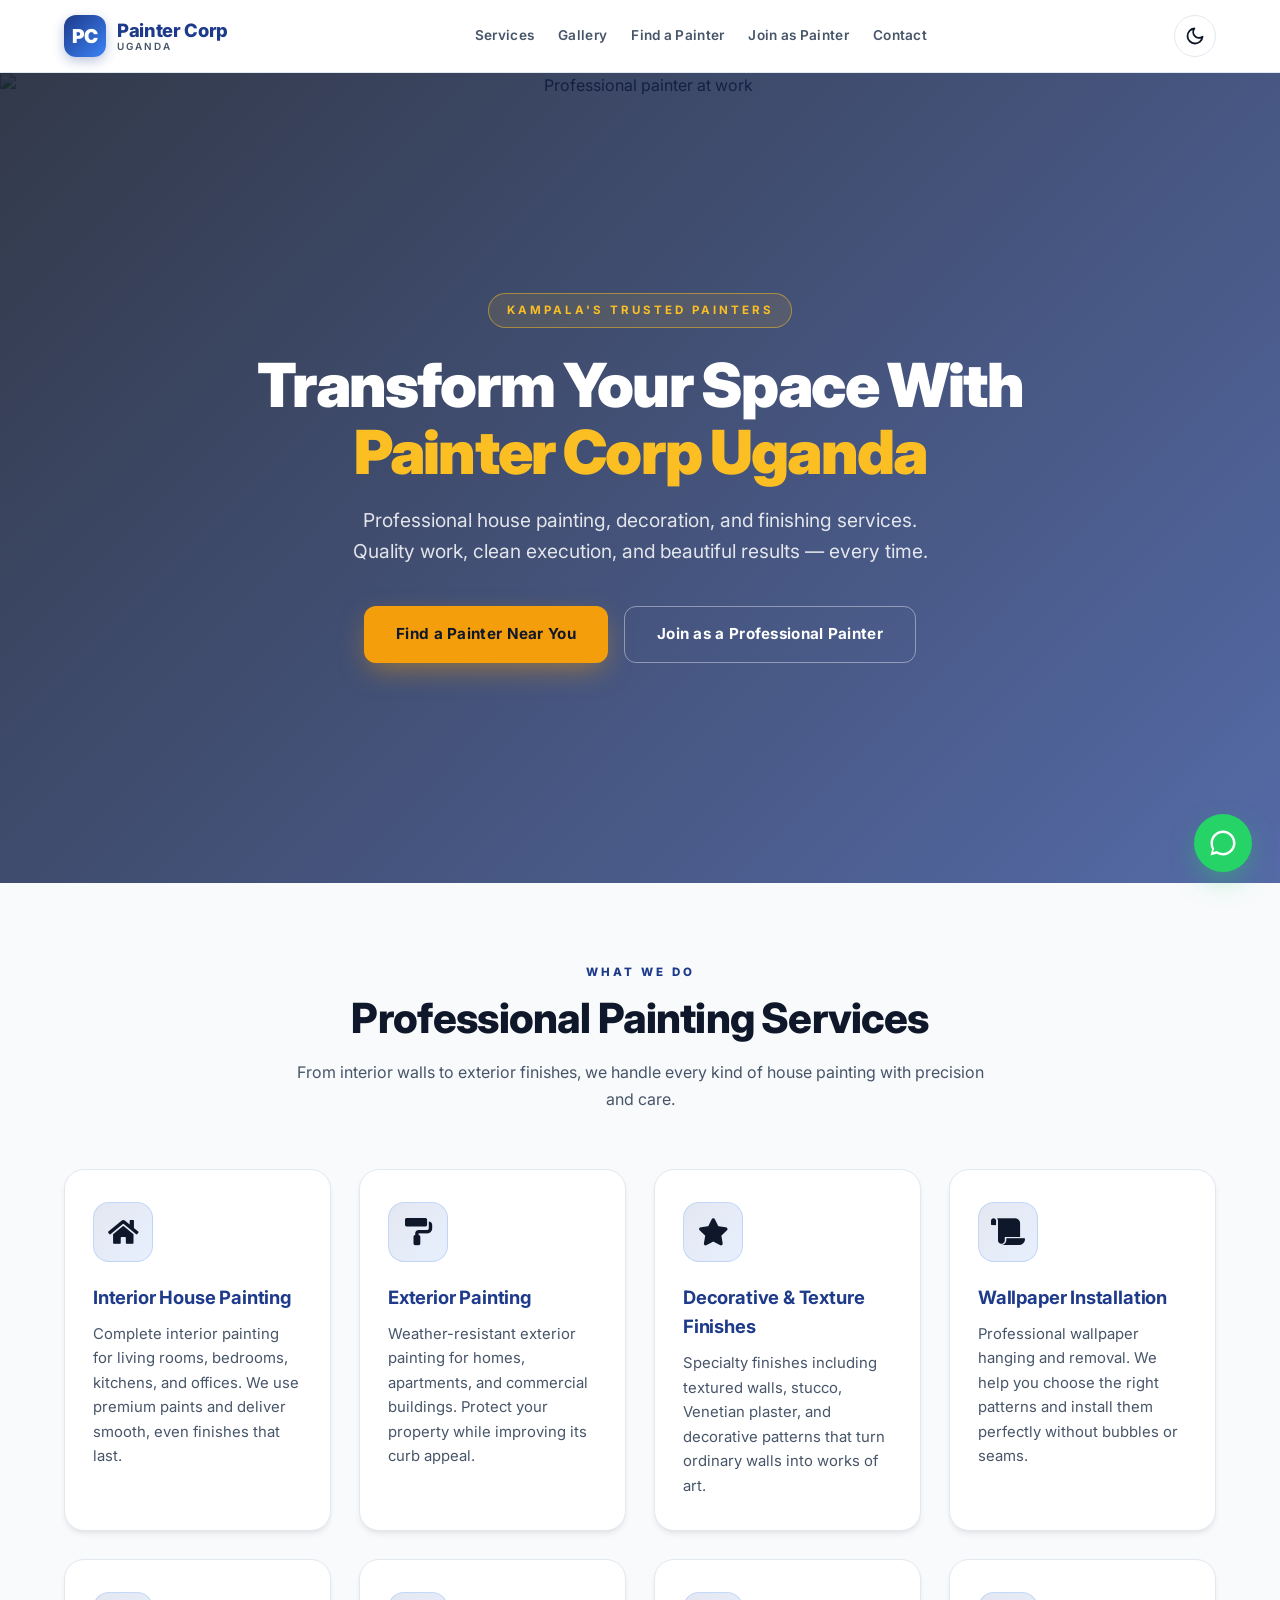
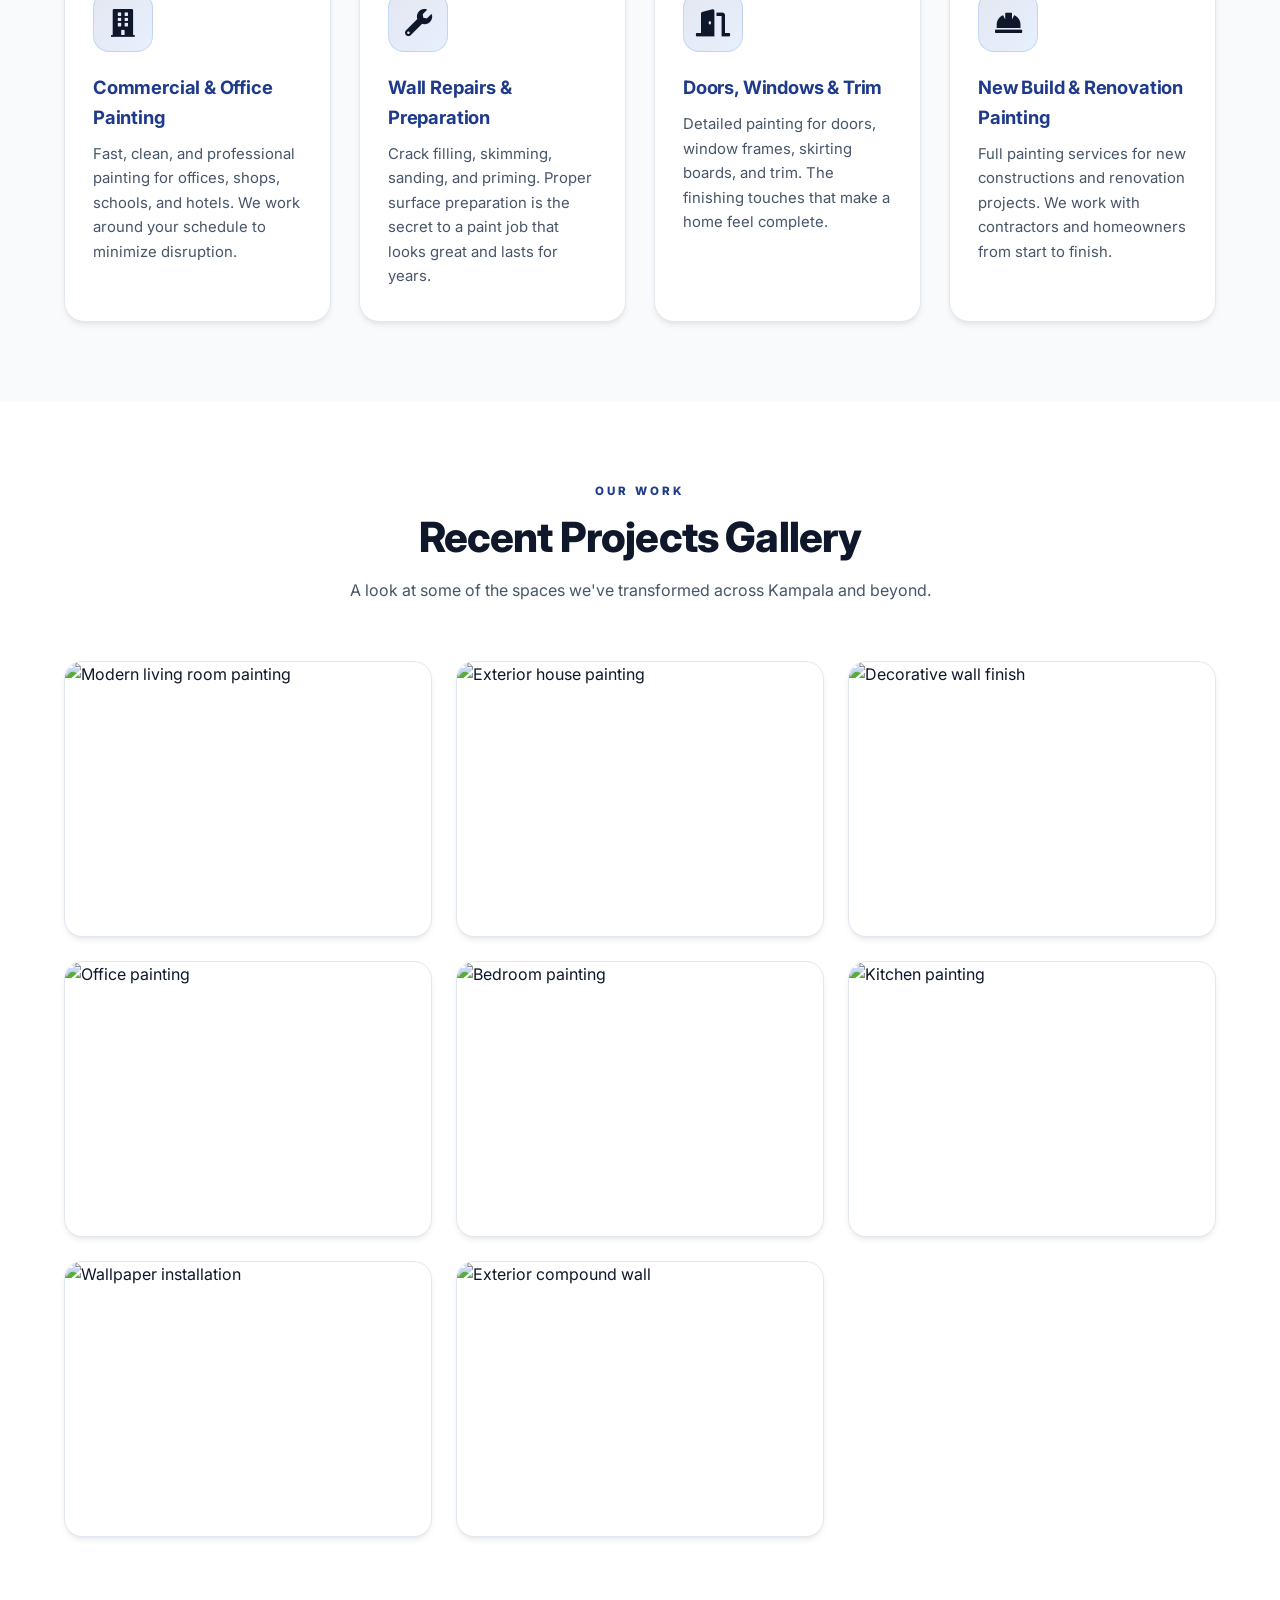
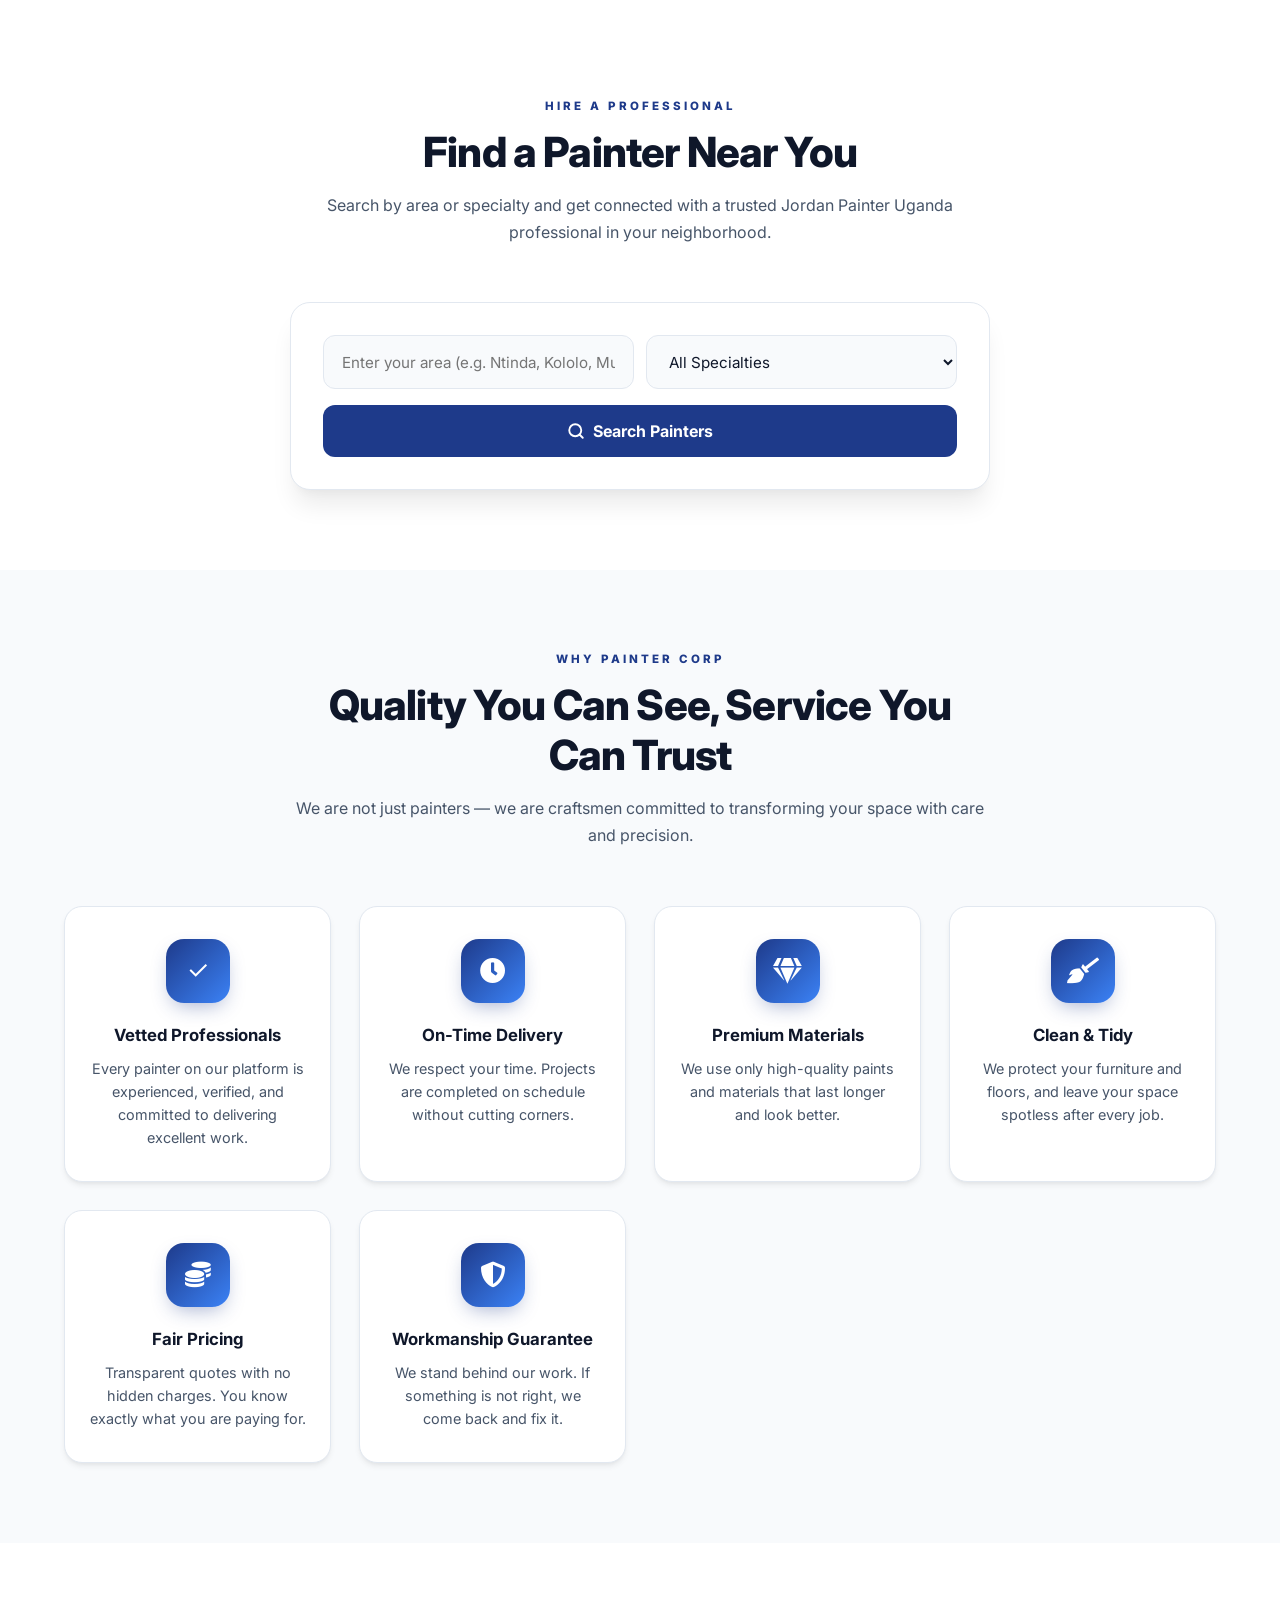
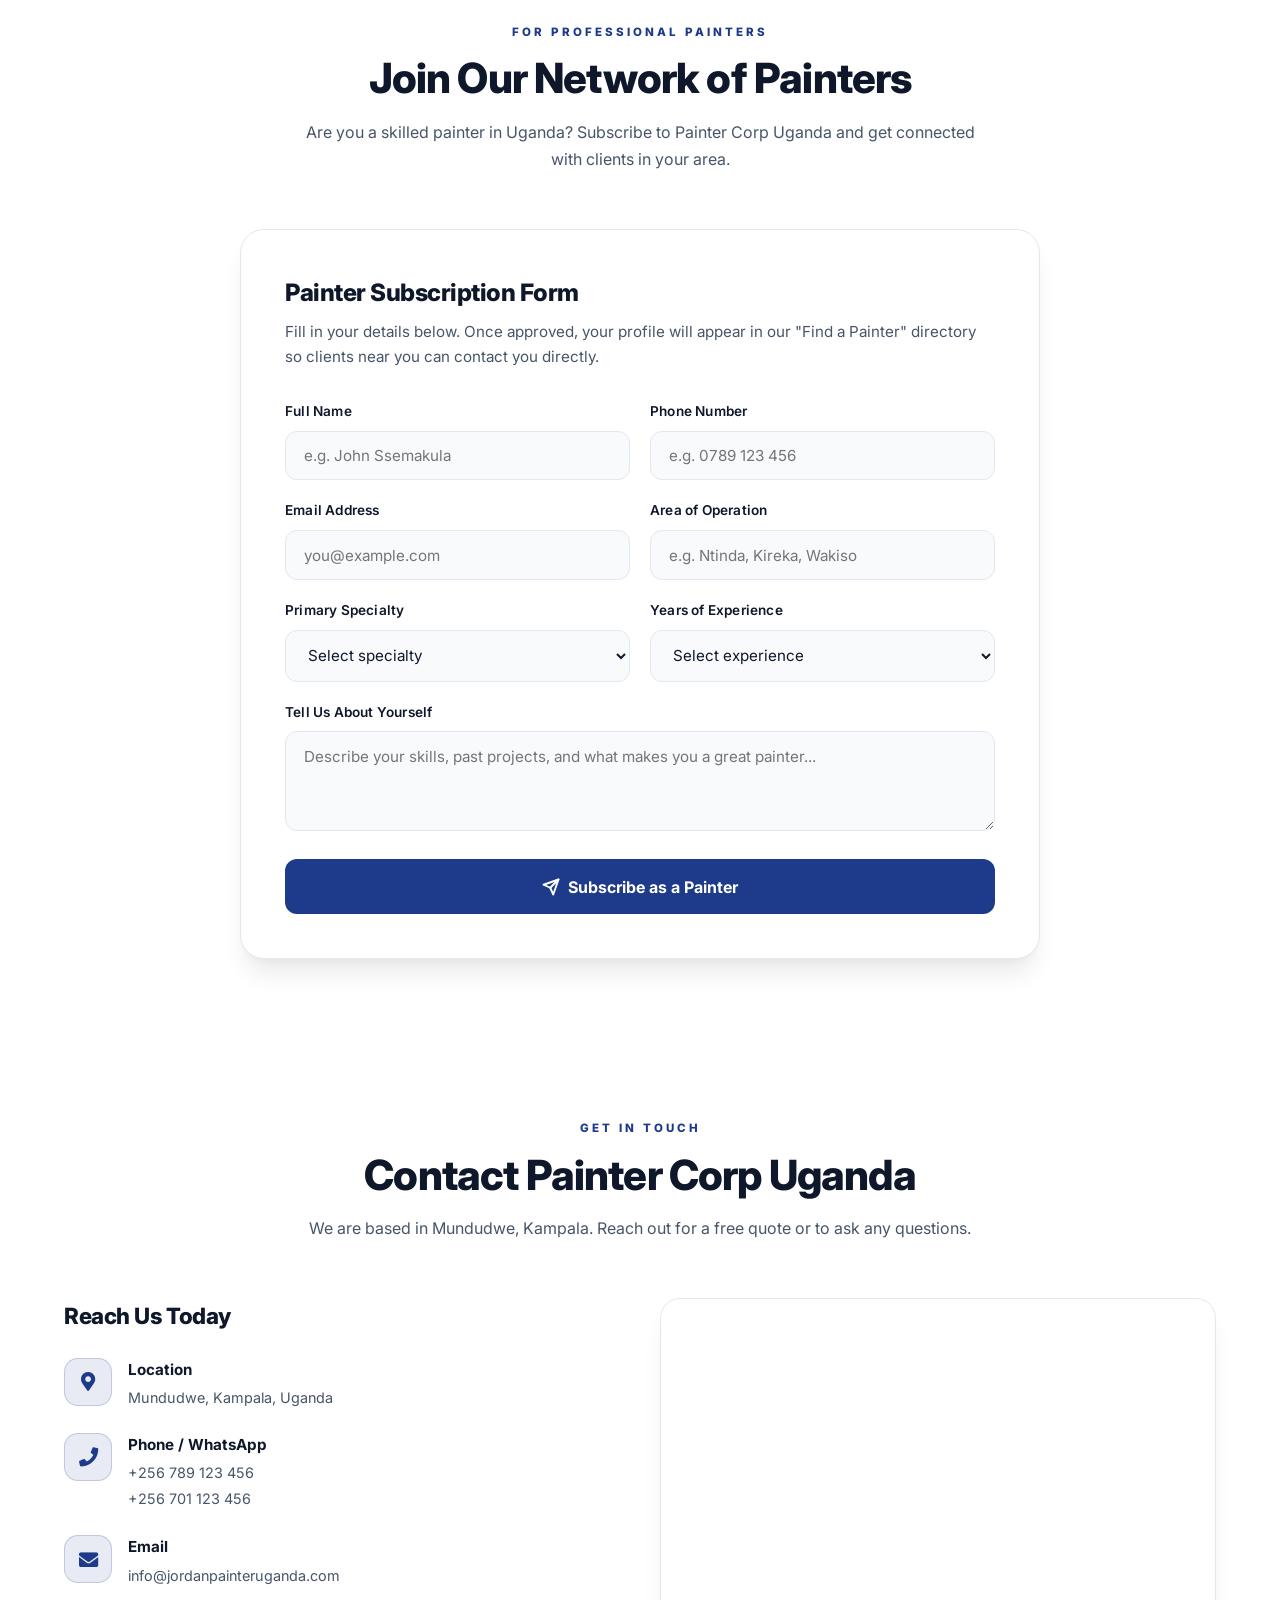
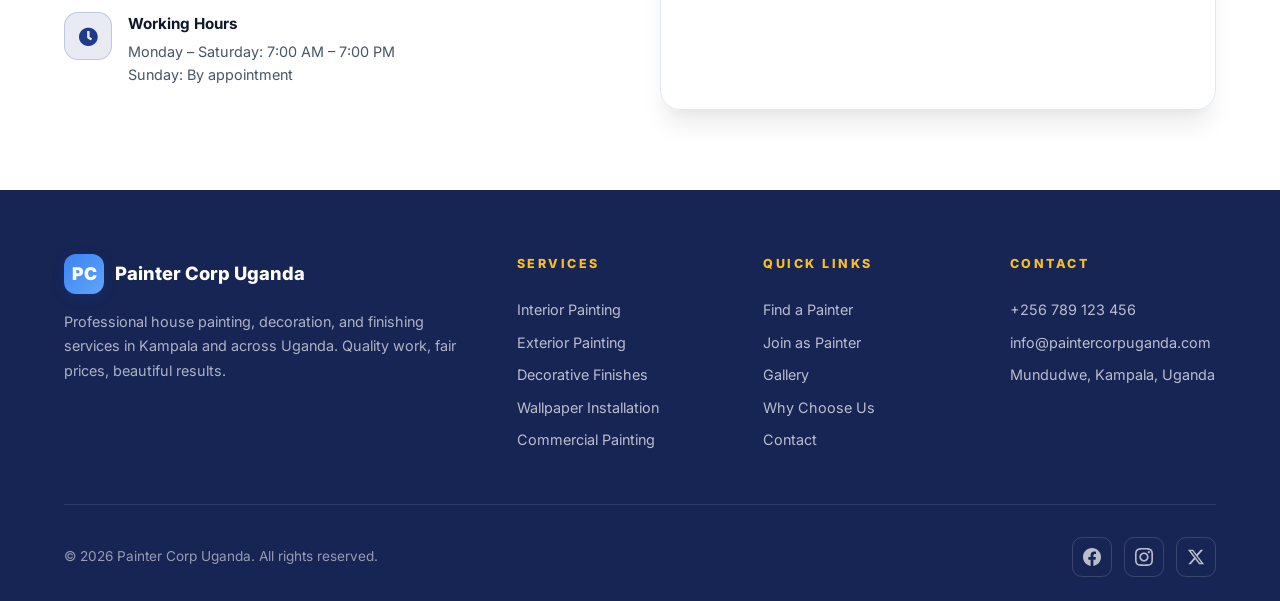
==== commit b87a07e0: "new commits" ====
--- a/index.html
+++ b/index.html
@@ -3,11 +3,12 @@
 <head>
   <meta charset="UTF-8">
   <meta name="viewport" content="width=device-width, initial-scale=1.0">
-  <title>Jordan Painter Uganda | Professional Painting Services</title>
+  <title>Painter Corp Uganda | Professional Painting Services</title>
   <meta name="description" content="Jordan Painter Uganda — Professional house painting, decoration, and finishing services in Kampala. Find trusted painters near you.">
   <link rel="preconnect" href="https://fonts.googleapis.com">
   <link rel="preconnect" href="https://fonts.gstatic.com" crossorigin>
   <link href="https://fonts.googleapis.com/css2?family=Inter:wght@300;400;500;600;700;800;900&display=swap" rel="stylesheet">
+  <link rel="stylesheet" href="https://cdnjs.cloudflare.com/ajax/libs/font-awesome/5.15.4/css/all.min.css">
   <style>
     /* ============================================================
        RESET & BASE
@@ -1197,9 +1198,9 @@
   <header class="navbar">
     <div class="container nav-inner">
       <a href="#" class="brand">
-        <div class="brand-icon">JP</div>
+        <div class="brand-icon">PC</div>
         <div class="brand-text">
-          Jordan Painter
+          Painter Corp
           <small>Uganda</small>
         </div>
       </a>
@@ -1243,7 +1244,7 @@
     <div class="hero-overlay"></div>
     <div class="hero-content">
       <span class="hero-badge">Kampala's Trusted Painters</span>
-      <h1>Transform Your Space With <span>Jordan Painter Uganda</span></h1>
+      <h1>Transform Your Space With <span>Painter Corp Uganda</span></h1>
       <p>Professional house painting, decoration, and finishing services. Quality work, clean execution, and beautiful results — every time.</p>
       <div class="hero-buttons">
         <a href="#find" class="btn btn-primary">
@@ -1269,42 +1270,42 @@
 
       <div class="services-grid">
         <div class="service-card">
-          <div class="service-icon">🏠</div>
+          <div class="service-icon"><i class="fas fa-home"></i></div>
           <h3>Interior House Painting</h3>
           <p>Complete interior painting for living rooms, bedrooms, kitchens, and offices. We use premium paints and deliver smooth, even finishes that last.</p>
         </div>
         <div class="service-card">
-          <div class="service-icon">🎨</div>
+          <div class="service-icon"><i class="fas fa-paint-roller"></i></div>
           <h3>Exterior Painting</h3>
           <p>Weather-resistant exterior painting for homes, apartments, and commercial buildings. Protect your property while improving its curb appeal.</p>
         </div>
         <div class="service-card">
-          <div class="service-icon">✨</div>
+          <div class="service-icon"><i class="fas fa-star"></i></div>
           <h3>Decorative & Texture Finishes</h3>
           <p>Specialty finishes including textured walls, stucco, Venetian plaster, and decorative patterns that turn ordinary walls into works of art.</p>
         </div>
         <div class="service-card">
-          <div class="service-icon">🖌️</div>
+          <div class="service-icon"><i class="fas fa-scroll"></i></div>
           <h3>Wallpaper Installation</h3>
           <p>Professional wallpaper hanging and removal. We help you choose the right patterns and install them perfectly without bubbles or seams.</p>
         </div>
         <div class="service-card">
-          <div class="service-icon">🏢</div>
+          <div class="service-icon"><i class="fas fa-building"></i></div>
           <h3>Commercial & Office Painting</h3>
           <p>Fast, clean, and professional painting for offices, shops, schools, and hotels. We work around your schedule to minimize disruption.</p>
         </div>
         <div class="service-card">
-          <div class="service-icon">🔧</div>
+          <div class="service-icon"><i class="fas fa-wrench"></i></div>
           <h3>Wall Repairs & Preparation</h3>
           <p>Crack filling, skimming, sanding, and priming. Proper surface preparation is the secret to a paint job that looks great and lasts for years.</p>
         </div>
         <div class="service-card">
-          <div class="service-icon">🚪</div>
+          <div class="service-icon"><i class="fas fa-door-open"></i></div>
           <h3>Doors, Windows & Trim</h3>
           <p>Detailed painting for doors, window frames, skirting boards, and trim. The finishing touches that make a home feel complete.</p>
         </div>
         <div class="service-card">
-          <div class="service-icon">🏗️</div>
+          <div class="service-icon"><i class="fas fa-hard-hat"></i></div>
           <h3>New Build & Renovation Painting</h3>
           <p>Full painting services for new constructions and renovation projects. We work with contractors and homeowners from start to finish.</p>
         </div>
@@ -1443,7 +1444,7 @@
   <section id="why">
     <div class="container">
       <div class="section-head">
-        <div class="section-kicker">Why Jordan Painter</div>
+        <div class="section-kicker">Why Painter Corp</div>
         <h2 class="section-title">Quality You Can See, Service You Can Trust</h2>
         <p class="section-sub">We are not just painters — we are craftsmen committed to transforming your space with care and precision.</p>
       </div>
@@ -1455,27 +1456,27 @@
           <p>Every painter on our platform is experienced, verified, and committed to delivering excellent work.</p>
         </div>
         <div class="feature-item">
-          <div class="feature-icon">⏱️</div>
+          <div class="feature-icon"><i class="fas fa-clock"></i></div>
           <h3>On-Time Delivery</h3>
           <p>We respect your time. Projects are completed on schedule without cutting corners.</p>
         </div>
         <div class="feature-item">
-          <div class="feature-icon">💎</div>
+          <div class="feature-icon"><i class="fas fa-gem"></i></div>
           <h3>Premium Materials</h3>
           <p>We use only high-quality paints and materials that last longer and look better.</p>
         </div>
         <div class="feature-item">
-          <div class="feature-icon">🧹</div>
+          <div class="feature-icon"><i class="fas fa-broom"></i></div>
           <h3>Clean & Tidy</h3>
           <p>We protect your furniture and floors, and leave your space spotless after every job.</p>
         </div>
         <div class="feature-item">
-          <div class="feature-icon">💰</div>
+          <div class="feature-icon"><i class="fas fa-coins"></i></div>
           <h3>Fair Pricing</h3>
           <p>Transparent quotes with no hidden charges. You know exactly what you are paying for.</p>
         </div>
         <div class="feature-item">
-          <div class="feature-icon">🛡️</div>
+          <div class="feature-icon"><i class="fas fa-shield-alt"></i></div>
           <h3>Workmanship Guarantee</h3>
           <p>We stand behind our work. If something is not right, we come back and fix it.</p>
         </div>
@@ -1491,7 +1492,7 @@
       <div class="section-head">
         <div class="section-kicker">For Professional Painters</div>
         <h2 class="section-title">Join Our Network of Painters</h2>
-        <p class="section-sub">Are you a skilled painter in Uganda? Subscribe to Jordan Painter Uganda and get connected with clients in your area.</p>
+        <p class="section-sub">Are you a skilled painter in Uganda? Subscribe to Painter Corp Uganda and get connected with clients in your area.</p>
       </div>
 
       <div class="join-card">
@@ -1569,7 +1570,7 @@
     <div class="container">
       <div class="section-head">
         <div class="section-kicker">Get in Touch</div>
-        <h2 class="section-title">Contact Jordan Painter Uganda</h2>
+        <h2 class="section-title">Contact Painter Corp Uganda</h2>
         <p class="section-sub">We are based in Mundudwe, Kampala. Reach out for a free quote or to ask any questions.</p>
       </div>
 
@@ -1578,7 +1579,7 @@
           <h3>Reach Us Today</h3>
 
           <div class="contact-item">
-            <div class="contact-icon">📍</div>
+            <div class="contact-icon"><i class="fas fa-map-marker-alt"></i></div>
             <div>
               <h4>Location</h4>
               <p>Mundudwe, Kampala, Uganda</p>
@@ -1586,7 +1587,7 @@
           </div>
 
           <div class="contact-item">
-            <div class="contact-icon">📞</div>
+            <div class="contact-icon"><i class="fas fa-phone"></i></div>
             <div>
               <h4>Phone / WhatsApp</h4>
               <a href="tel:+256789123456">+256 789 123 456</a><br>
@@ -1595,7 +1596,7 @@
           </div>
 
           <div class="contact-item">
-            <div class="contact-icon">✉️</div>
+            <div class="contact-icon"><i class="fas fa-envelope"></i></div>
             <div>
               <h4>Email</h4>
               <a href="mailto:info@jordanpainteruganda.com">info@jordanpainteruganda.com</a>
@@ -1603,7 +1604,7 @@
           </div>
 
           <div class="contact-item">
-            <div class="contact-icon">🕐</div>
+            <div class="contact-icon"><i class="fas fa-clock"></i></div>
             <div>
               <h4>Working Hours</h4>
               <p>Monday – Saturday: 7:00 AM – 7:00 PM<br>Sunday: By appointment</p>
@@ -1626,8 +1627,8 @@
       <div class="footer-grid">
         <div class="footer-col">
           <div class="footer-brand">
-            <div class="brand-icon" style="background: linear-gradient(135deg, #3b82f6, #60a5fa);">JP</div>
-            <span>Jordan Painter Uganda</span>
+            <div class="brand-icon" style="background: linear-gradient(135deg, #3b82f6, #60a5fa);">PC</div>
+            <span>Painter Corp Uganda</span>
           </div>
           <p>Professional house painting, decoration, and finishing services in Kampala and across Uganda. Quality work, fair prices, beautiful results.</p>
         </div>
@@ -1653,13 +1654,13 @@
         <div class="footer-col">
           <h5>Contact</h5>
           <a href="tel:+256789123456">+256 789 123 456</a>
-          <a href="mailto:info@jordanpainteruganda.com">info@jordanpainteruganda.com</a>
+          <a href="mailto:info@paintercorpuganda.com">info@paintercorpuganda.com</a>
           <a href="#contact">Mundudwe, Kampala, Uganda</a>
         </div>
       </div>
 
       <div class="footer-bottom">
-        <span>© 2026 Jordan Painter Uganda. All rights reserved.</span>
+        <span>© 2026 Painter Corp Uganda. All rights reserved.</span>
         <div class="footer-socials">
           <a href="#" aria-label="Facebook">
             <svg width="18" height="18" viewBox="0 0 24 24" fill="currentColor"><path d="M24 12.073c0-6.627-5.373-12-12-12s-12 5.373-12 12c0 5.99 4.388 10.954 10.125 11.854v-8.385H7.078v-3.47h3.047V9.43c0-3.007 1.792-4.669 4.533-4.669 1.312 0 2.686.235 2.686.235v2.953H15.83c-1.491 0-1.956.925-1.956 1.874v2.25h3.328l-.532 3.47h-2.796v8.385C19.612 23.027 24 18.062 24 12.073z"/></svg>
